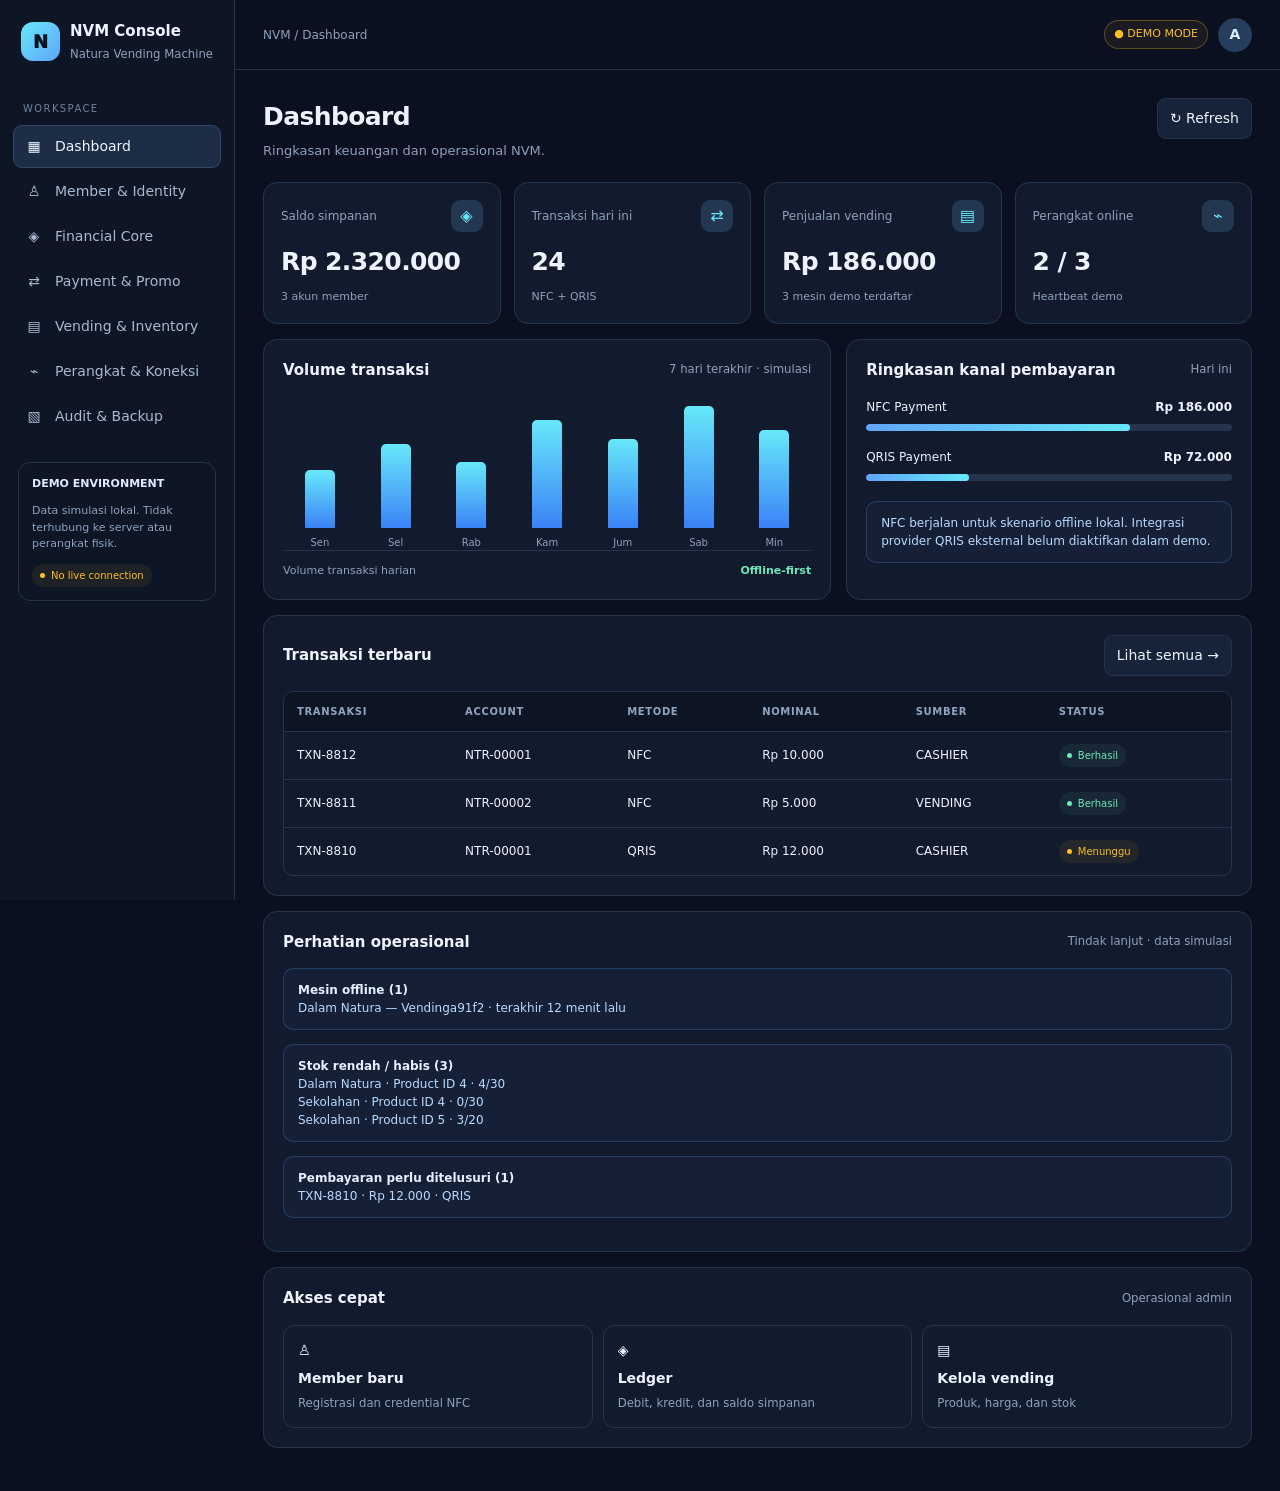
==== demo/index.html @ 0e6a7fd4 "Add downloadable Excel reports for vending cashier and members" ====
<!doctype html>
<html lang="id">
<head>
<meta charset="utf-8"><meta name="viewport" content="width=device-width,initial-scale=1">
<meta name="theme-color" content="#101827">
<title>NVM — Natura Vending Machine | WebUI Demo</title>
<style>
:root{color-scheme:dark;--bg:#0b1020;--panel:#121b2d;--panel2:#0f1728;--line:#26344b;--text:#edf3fc;--muted:#8fa1ba;--blue:#60a5fa;--cyan:#67e8f9;--green:#6ee7b7;--amber:#fbbf24;--red:#fda4af}
*{box-sizing:border-box}body{margin:0;background:var(--bg);color:var(--text);font:14px/1.5 Inter,system-ui,-apple-system,sans-serif}button,input,select{font:inherit}button{cursor:pointer;border:1px solid var(--line);border-radius:9px;padding:9px 12px;background:#172338;color:var(--text)}button:hover{border-color:var(--blue)}button.primary{background:var(--blue);color:#071322;border-color:var(--blue);font-weight:750}.layout{min-height:100vh;display:grid;grid-template-columns:235px minmax(0,1fr)}aside{background:#0e1626;border-right:1px solid var(--line);padding:20px 13px;position:sticky;top:0;height:100vh;overflow:auto}.brand{display:flex;align-items:center;gap:10px;padding:0 8px 22px}.logo{width:39px;height:39px;display:grid;place-items:center;background:linear-gradient(135deg,#67e8f9,#60a5fa);color:#081322;border-radius:12px;font-weight:950;font-size:18px}.brand strong{display:block;font-size:15px}.brand small,.muted{color:var(--muted)}.navlabel{font-size:10px;color:#71839d;text-transform:uppercase;letter-spacing:1.4px;padding:15px 10px 7px}.navbtn{width:100%;display:flex;gap:11px;align-items:center;text-align:left;background:transparent;border-color:transparent;color:#a9b9cf;margin:2px 0;padding:10px}.navbtn.active{background:#1d2d46;color:#eaf6ff;border-color:#304767}.navbtn span:first-child{width:20px;text-align:center}.sidefoot{margin:24px 5px 0;padding:13px;border:1px solid var(--line);border-radius:12px;font-size:11px;color:var(--muted)}main{min-width:0}.topbar{height:70px;border-bottom:1px solid var(--line);display:flex;align-items:center;justify-content:space-between;padding:0 28px;gap:12px;background:#0b1020eF;position:sticky;top:0;z-index:5}.crumb{font-size:12px;color:var(--muted)}.topright{display:flex;align-items:center;gap:10px}.demo{font-size:11px;padding:5px 9px;border-radius:20px;color:var(--amber);border:1px solid #fbbf244d;background:#fbbf2410}.avatar{width:34px;height:34px;border-radius:50%;display:grid;place-items:center;background:#263d5d;color:#d9edff;font-weight:800}.content{max-width:1500px;margin:auto;padding:28px}.page{display:none}.page.active{display:block}.heading{display:flex;justify-content:space-between;align-items:flex-start;gap:15px;margin-bottom:22px}.heading h1{font-size:25px;letter-spacing:-.6px;margin:0 0 5px}.heading p{color:var(--muted);margin:0;font-size:13px}.grid{display:grid;grid-template-columns:repeat(4,minmax(0,1fr));gap:13px}.panel,.metric{background:var(--panel);border:1px solid var(--line);border-radius:14px}.metric{padding:17px}.metric-top{display:flex;justify-content:space-between;align-items:center;color:var(--muted);font-size:12px}.metric-icon{width:32px;height:32px;display:grid;place-items:center;background:#243751;border-radius:9px;color:var(--cyan);font-size:16px}.metric strong{display:block;font-size:25px;margin:11px 0 4px;letter-spacing:-.6px}.delta{font-size:11px;color:var(--green)}.panel{padding:19px;margin-bottom:15px;min-width:0}.panelhead{display:flex;justify-content:space-between;align-items:center;gap:10px;margin-bottom:15px}.panel h2{font-size:15px;margin:0}.panelhead small{color:var(--muted)}.twocol{display:grid;grid-template-columns:minmax(0,1.4fr) minmax(280px,1fr);gap:15px}.tablewrap{overflow:auto;border:1px solid var(--line);border-radius:10px}table{border-collapse:collapse;width:100%;font-size:12px;white-space:nowrap}th,td{text-align:left;padding:12px 13px;border-bottom:1px solid #26344b}th{font-size:10px;text-transform:uppercase;letter-spacing:.65px;color:#91a4bf;background:#0d1524}tbody tr:last-child td{border-bottom:0}tbody tr:hover{background:#ffffff04}.status{display:inline-flex;align-items:center;gap:6px;border-radius:30px;padding:4px 8px;font-size:10px;background:#6ee7b710;color:var(--green)}.status:before{content:'';width:5px;height:5px;border-radius:50%;background:currentColor}.status.warn{background:#fbbf2412;color:var(--amber)}.status.blue{background:#60a5fa12;color:var(--blue)}.status.red{background:#fda4af12;color:var(--red)}.barrow{margin:17px 0}.barlabel{display:flex;justify-content:space-between;font-size:12px;margin-bottom:8px}.track{height:7px;background:#26344b;border-radius:10px;overflow:hidden}.fill{height:100%;border-radius:10px;background:linear-gradient(90deg,#60a5fa,#67e8f9)}.formgrid{display:grid;grid-template-columns:repeat(2,minmax(0,1fr));gap:12px}.field label{display:block;font-size:11px;color:#a5b5ca;margin-bottom:6px}.field input,.field select,.search{width:100%;border:1px solid var(--line);border-radius:9px;padding:10px 11px;background:#0b1322;color:var(--text);outline:none}.field input:focus,.field select:focus{border-color:var(--blue)}.actions{display:flex;gap:9px;flex-wrap:wrap;margin-top:15px}.notice{padding:12px 14px;border:1px solid #60a5fa38;border-radius:10px;background:#60a5fa0b;color:#b9d9ff;font-size:12px;margin-bottom:14px}.notice strong{color:#e4f1ff}.result{margin-top:13px;padding:12px;border:1px solid var(--line);border-radius:9px;background:#0b1322;color:var(--cyan);font:12px/1.6 ui-monospace,monospace;white-space:pre-wrap;overflow-wrap:anywhere;display:none}.result.show{display:block}.filterrow{display:flex;gap:9px;flex-wrap:wrap;margin-bottom:13px}.filterrow input{max-width:260px}.chart{display:flex;align-items:flex-end;gap:12px;height:155px;padding:10px 5px 0;border-bottom:1px solid var(--line)}.barcol{height:100%;flex:1;display:flex;flex-direction:column;justify-content:flex-end;align-items:center;gap:7px;min-width:0}.bar{width:min(30px,75%);border-radius:5px 5px 0 0;background:linear-gradient(180deg,#67e8f9,#3b82f6);min-height:5px}.barcol small{font-size:10px;color:var(--muted)}.quickgrid{display:grid;grid-template-columns:repeat(3,minmax(0,1fr));gap:10px}.quick{padding:14px;text-align:left;background:#101b2d;border:1px solid var(--line);border-radius:11px}.quick b{display:block;margin:7px 0 3px}.quick small{color:var(--muted)}.empty{color:var(--muted);padding:22px;text-align:center;font-size:12px}.mobilemenu{display:none}
@media(max-width:1000px){.layout{grid-template-columns:190px minmax(0,1fr)}.content{padding:20px}.grid{grid-template-columns:repeat(2,minmax(0,1fr))}.twocol{grid-template-columns:1fr}}
@media(max-width:650px){.layout{display:block}aside{height:auto;position:relative;padding:10px;border-right:0;border-bottom:1px solid var(--line)}.brand{padding:3px 5px 10px}.navlabel,.sidefoot{display:none}.navlist{display:flex;overflow:auto;gap:5px}.navbtn{width:auto;white-space:nowrap;padding:8px 10px;margin:0;font-size:12px}.topbar{height:57px;padding:0 14px}.content{padding:16px 12px}.heading h1{font-size:22px}.heading{margin-bottom:16px}.grid{gap:8px}.metric{padding:12px}.metric strong{font-size:20px}.metric-top{font-size:10px}.metric-icon{width:27px;height:27px}.panel{padding:13px}.formgrid{grid-template-columns:1fr}.quickgrid{grid-template-columns:1fr}.demo{font-size:10px}.topright{gap:7px}}
</style>
</head>
<body>
<div class="layout">
<aside>
<div class="brand"><div class="logo">N</div><div><strong>NVM Console</strong><small>Natura Vending Machine</small></div></div>
<div class="navlabel">Workspace</div><div class="navlist">
<button class="navbtn active" data-page="dashboard"><span>▦</span>Dashboard</button>
<button class="navbtn" data-page="members"><span>♙</span>Member & Identity</button>
<button class="navbtn" data-page="finance"><span>◈</span>Financial Core</button>
<button class="navbtn" data-page="payments"><span>⇄</span>Payment & Promo</button>
<button class="navbtn" data-page="vending"><span>▤</span>Vending & Inventory</button>
<button class="navbtn" data-page="devices"><span>⌁</span>Perangkat & Koneksi</button>
<button class="navbtn" data-page="audit"><span>▧</span>Audit & Backup</button>
</div>
<div class="sidefoot"><b style="color:#dceaff">DEMO ENVIRONMENT</b><p>Data simulasi lokal. Tidak terhubung ke server atau perangkat fisik.</p><span class="status warn">No live connection</span></div>
</aside>
<main>
<header class="topbar"><div><div class="crumb">NVM / <span id="crumb">Dashboard</span></div></div><div class="topright"><span class="demo">● DEMO MODE</span><div class="avatar">A</div></div></header>
<div class="content">
<section class="page active" id="dashboard">
<div class="heading"><div><h1>Dashboard</h1><p>Ringkasan keuangan dan operasional NVM.</p></div><button onclick="toast('Ringkasan demo diperbarui.')">↻ Refresh</button></div>
<div class="grid" id="metrics"></div>
<div class="twocol" style="margin-top:15px">
<div class="panel"><div class="panelhead"><h2>Volume transaksi</h2><small>7 hari terakhir · simulasi</small></div><div class="chart" id="chart"></div><div style="display:flex;justify-content:space-between;margin-top:12px;color:var(--muted);font-size:11px"><span>Volume transaksi harian</span><b style="color:var(--green)">Offline-first</b></div></div>
<div class="panel"><div class="panelhead"><h2>Ringkasan kanal pembayaran</h2><small>Hari ini</small></div><div class="barrow"><div class="barlabel"><span>NFC Payment</span><b>Rp 186.000</b></div><div class="track"><div class="fill" style="width:72%"></div></div></div><div class="barrow"><div class="barlabel"><span>QRIS Payment</span><b>Rp 72.000</b></div><div class="track"><div class="fill" style="width:28%"></div></div></div><div class="notice" style="margin-top:20px;margin-bottom:0">NFC berjalan untuk skenario offline lokal. Integrasi provider QRIS eksternal belum diaktifkan dalam demo.</div></div>
</div>
<div class="panel"><div class="panelhead"><h2>Transaksi terbaru</h2><button onclick="navigate('payments')">Lihat semua →</button></div><div class="tablewrap" id="recent"></div></div>
<div class="panel"><div class="panelhead"><h2>Perhatian operasional</h2><small>Tindak lanjut · data simulasi</small></div><div id="opsalerts"></div></div><div class="panel"><div class="panelhead"><h2>Akses cepat</h2><small>Operasional admin</small></div><div class="quickgrid"><button class="quick" onclick="navigate('members')">♙<b>Member baru</b><small>Registrasi dan credential NFC</small></button><button class="quick" onclick="navigate('finance')">◈<b>Ledger</b><small>Debit, kredit, dan saldo simpanan</small></button><button class="quick" onclick="navigate('vending')">▤<b>Kelola vending</b><small>Produk, harga, dan stok</small></button></div></div>
</section>
<section class="page" id="members">
<div class="heading"><div><h1>Member & Identity</h1><p>Member Registry, credential NFC, authorization, dan access event.</p></div><span class="status">Registry demo</span></div>
<div class="notice"><strong>Alur registrasi:</strong> verifikasi identitas → buat member → pilih cashier → scan kartu NFC → validasi PIN 4 digit. UID dan PIN kartu tidak dapat diedit manual pada alur operasional.</div>
<div class="panel"><div class="panelhead"><h2>Member Registry</h2><button class="primary" onclick="document.getElementById('memberform').scrollIntoView({behavior:'smooth'})">+ Tambah member</button></div><div class="filterrow"><input class="search" id="membersearch" placeholder="Cari Member ID, nama, NIK, atau nomor HP…" oninput="renderMembers()"></div><div class="tablewrap" id="membertable"></div></div>
<div class="panel" id="memberform"><div class="panelhead"><h2>Simulasi pendaftaran member</h2><small>Data tersimpan di memori halaman</small></div><form id="newmember"><div class="formgrid"><div class="field"><label>Member ID (otomatis)</label><input id="newmemberid" readonly value="NTR-00004"><small class="muted">Nomor berikutnya sesuai urutan pendaftaran demo.</small></div><div class="field"><label>Nama lengkap</label><input name="name" required placeholder="Nama member"></div><div class="field"><label>Nomor NIK</label><input name="nik" required inputmode="numeric" minlength="16" maxlength="16" placeholder="16 digit NIK"></div><div class="field"><label>Nomor HP</label><input name="phone" type="tel" required inputmode="tel" minlength="8" maxlength="20" placeholder="Contoh: 081234567890"></div><div class="field" style="grid-column:1/-1"><label>Kasir untuk registrasi NFC</label><div style="display:flex;gap:8px;align-items:center"><select name="cashier" id="enrollcashier" style="flex:1"><option value="cashier-01">Cashier 1</option><option value="cashier-02">Cashier 2</option></select><button type="button" class="primary" onclick="startNfcEnrollment()">⌁ Scan kartu</button></div></div></div><div class="notice" style="margin-top:12px;margin-bottom:0">Member ID dibuat otomatis dengan format NTR-00001. UID kartu dan PIN tidak diinput manual.</div><div class="actions"><button class="primary" type="submit">Buat member demo</button></div></form><div class="result" id="memberresult"></div></div>
</section>
<section class="page" id="finance">
<div class="heading"><div><h1>Financial Core</h1><p>Saldo simpanan, double-entry ledger, dan pinjaman.</p></div></div>
<div class="grid" id="finmetrics"></div>
<div class="panel"><div class="panelhead"><h2>Saldo Simpanan Member</h2><small>Saldo ilustratif</small></div><div class="tablewrap" id="accounttable"></div></div>
<div class="twocol"><div class="panel"><div class="panelhead"><h2>Posting ledger demo</h2></div><div class="notice">Untuk menambah saldo anggota, gunakan tombol (+) pada tabel Saldo Simpanan Member. Jurnal manual di bawah hanya untuk simulasi.</div><form id="ledgerform"><div class="formgrid"><div class="field"><label>Member ID</label><select id="ledgeraccount"><option>NTR-00001</option><option>NTR-00002</option><option>NTR-00003</option></select></div><div class="field"><label>Jenis jurnal</label><select id="ledgerdirection"><option value="credit">Kredit — tambah saldo</option><option value="debit">Debit — kurangi saldo</option></select></div><div class="field"><label>Nominal (IDR)</label><input id="ledgeramount" type="number" min="1" value="50000" required></div><div class="field"><label>Referensi</label><input id="ledgerref" value="DEMO-LEDGER-001" required></div></div><div class="actions"><button class="primary">Validasi transaksi</button></div></form><div class="result" id="ledgerresult"></div></div>
<div class="panel"><div class="panelhead"><h2>Loan Core</h2><small>Pinjaman & angsuran</small></div><div class="tablewrap" id="loantable"></div><p class="muted" style="font-size:11px">Pencairan dan pembayaran angsuran mengikuti validasi financial core pada server.</p></div></div>
<div class="panel"><div class="panelhead"><h2>Ledger entries</h2><small>Riwayat demo</small></div><div class="tablewrap" id="ledgertable"></div></div>
</section>
<section class="page" id="payments">
<div class="heading"><div><h1>Payment & Promotion</h1><p>NFC Payment dan QRIS Payment dengan pengaturan promo independen.</p></div></div>
<div class="grid"><div class="metric"><div class="metric-top">NFC Payment <span class="metric-icon">⌁</span></div><strong>Aktif · Demo</strong><span class="delta">Offline-ready flow</span></div><div class="metric"><div class="metric-top">QRIS Payment <span class="metric-icon">▦</span></div><strong>Configurable</strong><span class="muted">Provider eksternal belum aktif</span></div><div class="metric"><div class="metric-top">Promo NFC <span class="metric-icon">%</span></div><strong id="nfcpromo">10%</strong><span class="muted">Dapat diubah terpisah</span></div><div class="metric"><div class="metric-top">Promo QRIS <span class="metric-icon">%</span></div><strong id="qrpromo">5%</strong><span class="muted">Dapat diubah terpisah</span></div></div>
<div class="twocol" style="margin-top:15px"><div class="panel"><div class="panelhead"><h2>Simulasi otorisasi pembayaran</h2></div><div class="notice">Demo tidak mendebit saldo sebenarnya. Promo bersifat opsional; rentang yang diizinkan 0,1%–100%.</div><form id="paymentform"><div class="formgrid"><div class="field"><label>Credential ID</label><input id="paycredential" value="CRED-DEMO-001" required></div><div class="field"><label>Member ID</label><select id="payaccount"><option>NTR-00001</option><option>NTR-00002</option></select></div><div class="field"><label>Metode pembayaran</label><select id="paymethod"><option>NFC</option><option>QRIS</option></select></div><div class="field"><label>Nominal (IDR)</label><input id="payvalue" type="number" min="1" value="10000" required></div><div class="field"><label>Promo</label><select id="paypromo"><option value="yes">Gunakan promo kanal</option><option value="no">Tanpa promo</option></select></div><div class="field"><label>Idempotency key</label><input id="paykey" value="DEMO-PAY-001" required></div></div><div class="actions"><button class="primary">Preview otorisasi</button></div></form><div class="result" id="paymentresult"></div></div>
<div class="panel"><div class="panelhead"><h2>Pengaturan promo</h2></div><form id="promoform"><div class="formgrid"><div class="field"><label>Metode pembayaran</label><select id="promomethod"><option>NFC</option><option>QRIS</option></select></div><div class="field"><label>Status promo</label><select id="promoenabled"><option value="yes">Aktif</option><option value="no">Nonaktif</option></select></div><div class="field"><label>Diskon (%)</label><input id="promovalue" type="number" min="0.1" max="100" step="0.1" value="10" required></div><div class="field"><label>Scope</label><select id="promoscope"><option>Global</option><option>Local / mesin</option></select></div></div><div class="actions"><button class="primary">Simpan pengaturan demo</button></div></form><div class="result" id="promoresult"></div></div></div>
<div class="panel"><div class="panelhead"><h2>Payment Transactions</h2><small>Riwayat pembayaran · simulasi</small></div><div class="filterrow"><input class="search" id="paymentsearch" placeholder="Cari ID, account, referensi…" oninput="renderPayments()"><select class="search" id="paymentmethodfilter" onchange="renderPayments()"><option value="ALL">Semua kanal</option><option>NFC</option><option>QRIS</option></select><select class="search" id="paymentstatusfilter" onchange="renderPayments()"><option value="ALL">Semua status</option><option>Berhasil</option><option>Menunggu</option><option>Gagal</option><option>Refund</option></select></div><div class="subtle">Status final harus dibedakan dari permintaan yang baru diterima. Demo tidak memproses pembayaran sungguhan.</div><div class="tablewrap" id="paymenttable"></div></div><div class="panel"><div class="panelhead"><h2>Rekonsiliasi operasional</h2><small>Simulasi pemeriksaan transaksi</small></div><div class="notice">Periksa transaksi berhasil, tertunda, gagal, dan refund sebelum penutupan harian. Demo tidak terhubung ke provider atau ledger produksi.</div><div class="grid" id="reconmetrics"></div><div class="actions"><button onclick="runReconciliation()">Jalankan pemeriksaan demo</button></div><div class="result" id="reconresult"></div></div>
</section>
<section class="page" id="vending">
<div class="heading"><div><h1>Vending & Inventory</h1><p>Katalog lima Product ID tetap per mesin, stok, harga, dan hasil dispensing.</p></div><span class="status">Offline-first design</span></div>
<div class="panel"><div class="panelhead"><h2>Pilih vending machine</h2><small>Daftar perangkat terdaftar/terdeteksi · data simulasi</small></div>
<div class="formgrid"><div class="field"><label>Mesin vending</label><select id="productmachine" onchange="selectVendingMachine()"></select></div><div class="field"><label>Identitas perangkat</label><div id="selectedmachineinfo" class="notice" style="margin:0">Memuat perangkat demo…</div></div></div>
<p class="muted" style="font-size:11px;margin:12px 0 0">Demo: daftar ini berasal dari data simulasi. Pada implementasi nyata, pilihan diisi dari Device Registry/heartbeat server; mesin offline tetap ditampilkan.</p></div>
<div class="grid" id="vendmetrics"></div>
<div class="panel"><div class="panelhead"><h2>Vending machines terdaftar</h2><small>Nama perangkat · MAC · lokasi · status</small></div><div class="tablewrap" id="machinetable"></div></div>
<div class="panel"><div class="panelhead"><h2>Product catalog & inventory</h2><small id="productscope">Lima Product ID untuk mesin terpilih</small></div><div class="tablewrap" id="producttable"></div></div>
<div class="panel" id="productform"><div class="panelhead"><h2>Edit produk demo</h2><small>Hanya nama, harga, stok, dan kapasitas</small></div><form id="newproduct"><div class="formgrid"><div class="field"><label>Mesin terpilih</label><input id="productmachine_label" readonly></div><div class="field"><label>Product ID</label><select id="productid" onchange="loadProductEditor()"><option value="1">Product ID 1</option><option value="2">Product ID 2</option><option value="3">Product ID 3</option><option value="4">Product ID 4</option><option value="5">Product ID 5</option></select></div><div class="field"><label>Nama produk</label><input id="productname" required></div><div class="field"><label>Harga (IDR)</label><input id="productprice" type="number" min="1" required></div><div class="field"><label>Stok saat ini</label><input id="productstock" type="number" min="0" required></div><div class="field"><label>Kapasitas</label><input id="productcapacity" type="number" min="1" required></div></div><div class="actions"><button class="primary">Simpan perubahan</button></div></form><div class="result" id="productresult"></div></div>
<div class="panel"><div class="panelhead"><h2>Dispensing events</h2></div><div class="tablewrap" id="dispensetable"></div><div class="notice" style="margin-top:12px;margin-bottom:0">Alur transaksi: begin → authorize → dispense. Kegagalan dispensing wajib ditangani dengan status failed dan refund sesuai hasil transaksi finansial.</div></div>
</section>
<section class="page" id="devices">
<div class="heading"><div><h1>Device Registry</h1><p>Heartbeat, identitas node, konektivitas, dan status perangkat.</p></div><button onclick="toast('Status yang ditampilkan adalah data demo.')">↻ Refresh</button></div>
<div class="grid" id="devmetrics"></div>
<div class="panel"><div class="panelhead"><h2>Registered devices</h2><small>Data ilustratif</small></div><div class="tablewrap" id="devicetable"></div></div>
<div class="twocol"><div class="panel"><div class="panelhead"><h2>Peran perangkat</h2></div><div class="barrow"><div class="barlabel"><span>Terminal kasir</span><span class="status">Terdaftar</span></div><div class="muted">Pembacaan kartu NFC, input PIN, permintaan transaksi, dan heartbeat.</div></div><div class="barrow"><div class="barlabel"><span>Pengendali vending</span><span class="status">Terdaftar</span></div><div class="muted">Katalog produk, stok, status dispensing, dan pelaporan hasil.</div></div><div class="barrow"><div class="barlabel"><span>Reader NFC</span><b>RC522</b></div><div class="muted">Detail implementasi perangkat keras tidak ditampilkan pada informasi operasional.</div></div></div><div class="panel"><div class="panelhead"><h2>Kebijakan konektivitas</h2></div><div class="notice">Transaksi lokal dan antrean operasional dirancang untuk skenario offline-first.</div><div class="barrow"><div class="barlabel"><span>API lokal</span><span class="status">Simulasi</span></div><div class="barlabel"><span>Akses jarak jauh</span><span class="status warn">Belum diaktifkan</span></div><p class="muted">Status koneksi pada demo adalah data simulasi, bukan heartbeat sungguhan.</p></div></div></div>
</section>
<section class="page" id="audit">
<div class="heading"><div><h1>Audit & Backup</h1><p>Jejak audit, laporan transaksi, dan pemulihan native NVM.</p></div></div>
<div class="notice"><strong>Recovery policy:</strong> backup .nvm.zip adalah arsip pemulihan. Laporan Excel berikut digunakan untuk pemeriksaan operasional; file demo berisi data contoh browser, bukan transaksi produksi.</div><div class="panel"><div class="panelhead"><h2>Ekspor laporan siap diperiksa</h2><small>Excel · nama file otomatis berisi waktu ekspor dan periode</small></div><div class="formgrid"><div class="field"><label>Jenis laporan</label><select id="reporttype"><option value="vending">Penjualan Vending</option><option value="cashier">Transaksi Kasir</option><option value="member">Data Member</option></select></div><div class="field"><label>Rentang laporan</label><select id="reportperiod"><option value="1d">Harian (1d)</option><option value="1w">Mingguan (1w)</option><option value="1m">Bulanan (1m)</option><option value="1y">Tahunan (1y)</option></select></div></div><div class="notice" style="margin-top:12px">Contoh nama: <strong id="reportfilename">vend-HHMMDDMMYY-1d.xlsx</strong><br>Format waktu: jam-menit-tanggal-bulan-tahun.</div><div class="actions"><button type="button" class="primary" onclick="exportOperationalReport()">Ekspor laporan Excel</button></div><div class="result" id="reportresult"></div></div>
<div class="panel"><div class="panelhead"><h2>Audit events</h2><small>Data simulasi</small></div><div class="filterrow"><select id="auditfilter" class="search"><option value="ALL">Semua sumber</option><option>CASHIER</option><option>VENDING</option><option>IDENTITY</option><option>DEVICE</option></select><select id="auditperiod" class="search"><option>Hari ini</option><option>7 hari</option><option>Bulan ini</option></select><button onclick="renderAudit()">Terapkan filter</button><button onclick="toast('Ekspor XLSX memerlukan backend server aktif.')">Export XLSX</button></div><div class="tablewrap" id="audittable"></div></div>
<div class="panel"><div class="panelhead"><h2>Hak akses operasional</h2><small>Contoh role-based access</small></div><div class="notice">Matriks ini contoh kebijakan. Demo belum memiliki login atau enforcement izin yang nyata.</div><div class="tablewrap"><table><thead><tr><th>Peran</th><th>Transaksi</th><th>Top-up</th><th>Konfigurasi</th><th>Audit & backup</th></tr></thead><tbody><tr><td>Admin</td><td>Telusuri</td><td>Dengan konfirmasi</td><td>Kelola</td><td>Kelola</td></tr><tr><td>Teller</td><td>Proses sesuai otorisasi</td><td>Sesuai limit</td><td>Tidak diizinkan</td><td>Baca terbatas</td></tr><tr><td>Auditor</td><td>Baca saja</td><td>Tidak diizinkan</td><td>Tidak diizinkan</td><td>Baca / ekspor</td></tr></tbody></table></div><p class="muted" style="font-size:11px">Produksi wajib menerapkan izin di server, bukan sekadar menyembunyikan tombol browser.</p></div><div class="panel"><div class="panelhead"><h2>Backup & restore</h2><small>Simulasi UI</small></div><div class="quickgrid"><button class="quick" onclick="backupAction('create')">＋<b>Buat backup</b><small>Simulasikan arsip native .nvm.zip</small></button><button class="quick" onclick="backupAction('validate')">✓<b>Validasi arsip</b><small>Periksa manifest dan checksum (demo)</small></button><button class="quick" onclick="backupAction('restore')">↺<b>Restore backup</b><small>Tidak mengubah data server</small></button></div><div class="result" id="backupresult"></div></div>
</section>
</div>
</main>
</div>
<div id="toast" style="position:fixed;bottom:20px;right:20px;max-width:calc(100vw - 40px);padding:12px 16px;background:#1e314a;border:1px solid #3c587b;border-radius:10px;display:none;z-index:20;color:#e6f4ff;box-shadow:0 10px 30px #0008"></div>
<script>
const $=id=>document.getElementById(id), money=n=>'Rp '+Number(n).toLocaleString('id-ID'), esc=s=>String(s).replace(/[&<>"']/g,c=>({'&':'&amp;','<':'&lt;','>':'&gt;','"':'&quot;',"'":'&#39;'}[c]));
const status=(s,kind='')=>'<span class="status '+kind+'">'+esc(s)+'</span>';
const table=(heads,rows)=>'<table><thead><tr>'+heads.map(h=>'<th>'+h+'</th>').join('')+'</tr></thead><tbody>'+(rows.length?rows.map(r=>'<tr>'+r.map(v=>'<td>'+v+'</td>').join('')+'</tr>').join(''):'<tr><td colspan="'+heads.length+'" class="empty">Tidak ada data.</td></tr>')+'</tbody></table>';
const state={
 members:[{id:'NTR-00001',name:'Budi Santoso',nik:'3201010101010001',phone:'081234567801',credential:'Terdaftar',status:'Aktif',balance:1250000},{id:'NTR-00002',name:'Siti Aminah',nik:'3201010202020002',phone:'081234567802',credential:'Terdaftar',status:'Aktif',balance:750000},{id:'NTR-00003',name:'Joko Prasetyo',nik:'3201010303030003',phone:'081234567803',credential:'Menunggu scan',status:'Aktif',balance:320000}],
 accounts:[{id:'NTR-00001',member:'NTR-00001',type:'Simpanan',balance:1250000,status:'Aktif'},{id:'NTR-00002',member:'NTR-00002',type:'Simpanan',balance:750000,status:'Aktif'},{id:'NTR-00003',member:'NTR-00003',type:'Simpanan',balance:320000,status:'Aktif'}],
 ledger:[{id:'LED-1052',account:'NTR-00001',direction:'Kredit',amount:50000,ref:'DEP-1052',source:'CASHIER',time:'09:42'},{id:'LED-1051',account:'NTR-00002',direction:'Debit',amount:5000,ref:'PAY-1051',source:'VENDING',time:'09:31'},{id:'LED-1050',account:'NTR-00001',direction:'Debit',amount:10000,ref:'PAY-1050',source:'CASHIER',time:'09:20'}],
 loans:[{id:'LN-0001',member:'NTR-00001',principal:500000,installment:55000,remaining:440000,status:'Berjalan'},{id:'LN-0002',member:'NTR-00002',principal:300000,installment:35000,remaining:210000,status:'Berjalan'}],
 payments:[{id:'TXN-8812',account:'NTR-00001',method:'NFC',amount:10000,source:'CASHIER',status:'Berhasil',time:'09:20'},{id:'TXN-8811',account:'NTR-00002',method:'NFC',amount:5000,source:'VENDING',status:'Berhasil',time:'09:31'},{id:'TXN-8810',account:'NTR-00001',method:'QRIS',amount:12000,source:'CASHIER',status:'Menunggu',time:'09:12'}],
 products:[{id:'1',machine:'Vending48cd1',name:'Teh Botol',price:4000,stock:18,capacity:30},{id:'2',machine:'Vending48cd1',name:'Roti Keju',price:5000,stock:12,capacity:20},{id:'3',machine:'Vending48cd1',name:'Kopi Hitam NVM',price:6000,stock:25,capacity:30},{id:'4',machine:'Vending48cd1',name:'Air Mineral',price:3000,stock:20,capacity:30},{id:'5',machine:'Vending48cd1',name:'Biskuit',price:4500,stock:14,capacity:20},{id:'1',machine:'Vendinga91f2',name:'Teh Botol',price:4000,stock:18,capacity:30},{id:'2',machine:'Vendinga91f2',name:'Roti Keju',price:5000,stock:12,capacity:20},{id:'3',machine:'Vendinga91f2',name:'Kopi Hitam NVM',price:6000,stock:25,capacity:30},{id:'4',machine:'Vendinga91f2',name:'Air Mineral',price:3000,stock:4,capacity:30},{id:'5',machine:'Vendinga91f2',name:'Biskuit',price:4500,stock:14,capacity:20},{id:'1',machine:'Vendingc07e2',name:'Teh Botol',price:4000,stock:9,capacity:30},{id:'2',machine:'Vendingc07e2',name:'Roti Keju',price:5000,stock:6,capacity:20},{id:'3',machine:'Vendingc07e2',name:'Kopi Hitam NVM',price:6000,stock:11,capacity:30},{id:'4',machine:'Vendingc07e2',name:'Air Mineral',price:3000,stock:0,capacity:30},{id:'5',machine:'Vendingc07e2',name:'Biskuit',price:4500,stock:3,capacity:20}],
 machines:[{id:'Vending48cd1',name:'Depan Natura',mac:'24:6F:28:48:CD:01',device:'Vending48cd1',status:'Online',last:'Baru saja',ip:'192.168.1.42'},{id:'Vendinga91f2',name:'Dalam Natura',mac:'24:6F:28:A9:1F:02',device:'Vendinga91f2',status:'Offline',last:'12 menit lalu',ip:'—'},{id:'Vendingc07e2',name:'Sekolahan',mac:'24:6F:28:C0:7E:02',device:'Vendingc07e2',status:'Online',last:'Baru saja',ip:'192.168.1.44'}],
 devices:[{id:'CASHIER-01',type:'cashier-terminal',mac:'24:6F:28:CA:01:01',status:'Online',last:'Baru saja',ip:'192.168.1.41'},{id:'Vending48cd1',type:'vending-controller',mac:'24:6F:28:48:CD:01',status:'Online',last:'Baru saja',ip:'192.168.1.42'},{id:'Vendinga91f2',type:'vending-controller',mac:'24:6F:28:A9:1F:02',status:'Offline',last:'12 menit lalu',ip:'—'},{id:'Vendingc07e2',type:'vending-controller',mac:'24:6F:28:C0:7E:02',status:'Online',last:'Baru saja',ip:'192.168.1.44'}],
 audit:[{id:'AUD-1004',source:'CASHIER',entity:'TXN-8812',event:'payment.authorized',result:'Berhasil',time:'09:20'},{id:'AUD-1003',source:'VENDING',entity:'TXN-8811',event:'dispense.completed',result:'Berhasil',time:'09:31'},{id:'AUD-1002',source:'IDENTITY',entity:'NTR-00001',event:'credential.verified',result:'Berhasil',time:'09:15'},{id:'AUD-1001',source:'DEVICE',entity:'controller-VEND-01',event:'heartbeat.received',result:'Berhasil',time:'09:10'}],
 promo:{NFC:{enabled:true,value:10,scope:'Global'},QRIS:{enabled:true,value:5,scope:'Global'}}
};
function renderMembers(){const q=($('membersearch')?.value||'').trim().toLowerCase();$('membertable').innerHTML=table(['Member ID','Nama','NIK','Nomor HP','Credential NFC','Status'],state.members.filter(m=>(m.id+' '+m.name+' '+(m.nik||'')+' '+(m.phone||'')).toLowerCase().includes(q)).map(m=>[esc(m.id),esc(m.name),esc(m.nik||'—'),esc(m.phone||'—'),m.credential==='Terdaftar'?status('Terdaftar'):status('Menunggu scan','warn'),status(m.status)]))}
function topupMember(memberId){const m=state.members.find(x=>x.id===memberId);if(!m)return;const raw=prompt('Nominal top-up demo (IDR) untuk '+m.id,'50000');if(raw===null)return;const amount=Number(raw);if(!Number.isSafeInteger(amount)||amount<=0){toast('Nominal harus bilangan bulat positif.');return}const ref=prompt('Referensi unik transaksi','TOPUP-DEMO-'+Date.now());if(!ref)return;if(state.ledger.some(x=>x.ref.toLowerCase()===ref.trim().toLowerCase())){toast('Referensi sudah digunakan.');return}const note=prompt('Keterangan / sumber setoran','Setoran manual');if(!note)return;if(!confirm('Konfirmasi top-up demo '+money(amount)+' untuk '+m.id+'?'))return;const a=state.accounts.find(x=>x.member===memberId);if(!a){toast('Akun simpanan tidak ditemukan.');return}a.balance+=amount;m.balance=a.balance;const now=new Date().toLocaleTimeString('id-ID',{hour:'2-digit',minute:'2-digit'});state.ledger.unshift({id:'LED-DEMO-'+(state.ledger.length+1),account:a.id,direction:'Kredit',amount,ref:ref.trim(),note,source:'ADMIN TOP-UP',time:now});state.audit.unshift({id:'AUD-DEMO-'+(state.audit.length+1),source:'FINANCE',entity:memberId,event:'savings.manual_topup',result:'Berhasil',time:now});renderAll();toast('Top-up demo dicatat ke ledger lokal.')}
function renderPayments(target='paymenttable'){const q=($('paymentsearch')?.value||'').toLowerCase(),mf=$('paymentmethodfilter')?.value||'ALL',sf=$('paymentstatusfilter')?.value||'ALL';const rows=state.payments.filter(p=>(p.id+' '+p.account+' '+p.source+' '+(p.ref||'')).toLowerCase().includes(q)&&(mf==='ALL'||p.method===mf)&&(sf==='ALL'||p.status===sf));$(target).innerHTML=table(['Transaction ID','Account','Metode','Nominal','Referensi','Sumber','Waktu','Status'],rows.map(p=>[esc(p.id),esc(p.account),p.method==='NFC'?status('NFC','blue'):status('QRIS'),money(p.amount),esc(p.ref||'—'),esc(p.source),p.time,p.status==='Berhasil'?status(p.status):p.status==='Gagal'?status(p.status,'red'):status(p.status,'warn')]))}
function runReconciliation(){const done=state.payments.filter(p=>p.status==='Berhasil'),pending=state.payments.filter(p=>p.status==='Menunggu'),failed=state.payments.filter(p=>['Gagal','Refund'].includes(p.status));$('reconmetrics').innerHTML=[['Berhasil',done.length,'Transaksi final'],['Menunggu',pending.length,'Perlu ditelusuri'],['Gagal / refund',failed.length,'Periksa hasil akhir']].map(x=>'<div class="metric"><div class="metric-top">'+x[0]+'</div><strong>'+x[1]+'</strong><span class="muted" style="font-size:11px">'+x[2]+'</span></div>').join('');showResult('reconresult',{status:'demo_checked',successful_count:done.length,successful_amount:done.reduce((n,p)=>n+p.amount,0),pending_count:pending.length,failed_or_refund_count:failed.length,warning:'Tidak membandingkan provider, saldo server, atau ledger produksi.'});toast('Pemeriksaan rekonsiliasi demo selesai.')}
function renderLedger(){ $('ledgertable').innerHTML=table(['Ledger ID','Account','Jurnal','Nominal','Referensi','Sumber','Waktu'],state.ledger.map(x=>[esc(x.id),esc(x.account),x.direction==='Kredit'?status(x.direction):status(x.direction,'warn'),money(x.amount),esc(x.ref),esc(x.source),x.time]))}
function selectedMachine(){return state.machines.find(m=>m.id===$('productmachine').value)||state.machines[0]}
function selectVendingMachine(){const m=selectedMachine();if(!m)return;$('productmachine_label').value=m.id;const badge=m.status==='Online'?status('Online'):status('Offline','red');$('selectedmachineinfo').innerHTML='<strong>'+esc(m.name)+'</strong><br><span class="muted">Device: '+esc(m.device)+'<br>MAC: '+esc(m.mac)+'<br>Lokasi: '+esc(m.name)+'</span><div style="margin-top:7px">'+badge+'</div>';$('productscope').textContent='Product ID 1–5 · '+m.name+' · '+m.id;renderProducts();loadProductEditor()}
function renderMachineOptions(){const sel=$('productmachine'),previous=sel.value;sel.innerHTML=state.machines.map(m=>'<option value="'+esc(m.id)+'">'+esc(m.name)+' — '+esc(m.id)+' ('+m.status+')</option>').join('');sel.value=state.machines.some(m=>m.id===previous)?previous:(state.machines[0]?.id||'');selectVendingMachine()}
function renderProducts(){ const selected=$('productmachine').value; $('producttable').innerHTML=table(['Product ID','Nama produk','Harga','Stok','Kapasitas','Kondisi','Aksi'],state.products.filter(p=>p.machine===selected).sort((a,b)=>Number(a.id)-Number(b.id)).map(p=>[esc(p.id),esc(p.name),money(p.price),p.stock<=5?'<b style="color:var(--amber)">'+p.stock+'</b>':p.stock,p.capacity,p.stock===0?status('Habis','red'):p.stock<=5?status('Stok rendah','warn'):status('Tersedia'),'<button onclick="editProduct(\''+p.machine+'\',\''+p.id+'\')">Edit</button>']))}

function reportStamp(d=new Date()){const p=n=>String(n).padStart(2,'0');return p(d.getHours())+p(d.getMinutes())+p(d.getDate())+p(d.getMonth()+1)+String(d.getFullYear()).slice(-2)}
function updateReportFilename(){const t=$('reporttype')?.value||'vending',p=$('reportperiod')?.value||'1d',st=reportStamp();$('reportfilename').textContent=t==='member'?'Memb-'+st+'.xls':(t==='cashier'?'cash-':'vend-')+st+'-'+p+'.xlsx'}
$('reporttype')?.addEventListener('change',updateReportFilename);$('reportperiod')?.addEventListener('change',updateReportFilename);
function xmlEscape(v){return String(v??'').replace(/&/g,'&amp;').replace(/</g,'&lt;').replace(/>/g,'&gt;').replace(/"/g,'&quot;').replace(/'/g,'&apos;')}
function excelCol(n){let out='';while(n){const r=(n-1)%26;out=String.fromCharCode(65+r)+out;n=Math.floor((n-1)/26)}return out}
function crc32(bytes){let c=-1;for(let i=0;i<bytes.length;i++){c^=bytes[i];for(let j=0;j<8;j++)c=(c>>>1)^((c&1)?0xedb88320:0)}return(c^-1)>>>0}
function makeZip(files){const enc=new TextEncoder(),local=[],central=[];let offset=0;for(const file of files){const name=enc.encode(file.name),data=enc.encode(file.data),crc=crc32(data),lh=new Uint8Array(30+name.length+data.length),lv=new DataView(lh.buffer);lv.setUint32(0,0x04034b50,true);lv.setUint16(4,20,true);lv.setUint32(14,crc,true);lv.setUint32(18,data.length,true);lv.setUint32(22,data.length,true);lv.setUint16(26,name.length,true);lh.set(name,30);lh.set(data,30+name.length);local.push(lh);const ch=new Uint8Array(46+name.length),cv=new DataView(ch.buffer);cv.setUint32(0,0x02014b50,true);cv.setUint16(4,20,true);cv.setUint16(6,20,true);cv.setUint32(16,crc,true);cv.setUint32(20,data.length,true);cv.setUint32(24,data.length,true);cv.setUint16(28,name.length,true);cv.setUint32(42,offset,true);ch.set(name,46);central.push(ch);offset+=lh.length}const size=central.reduce((n,x)=>n+x.length,0),end=new Uint8Array(22),ev=new DataView(end.buffer);ev.setUint32(0,0x06054b50,true);ev.setUint16(8,files.length,true);ev.setUint16(10,files.length,true);ev.setUint32(12,size,true);ev.setUint32(16,offset,true);return new Blob([...local,...central,end],{type:'application/vnd.openxmlformats-officedocument.spreadsheetml.sheet'})}
function makeXlsx(rows){const sheetRows=rows.map((row,ri)=>'<row r="'+(ri+1)+'">'+row.map((v,ci)=>{const ref=excelCol(ci+1)+(ri+1);return typeof v==='number'&&Number.isFinite(v)?'<c r="'+ref+'"><v>'+v+'</v></c>':'<c r="'+ref+'" t="inlineStr"><is><t xml:space="preserve">'+xmlEscape(v)+'</t></is></c>'}).join('')+'</row>').join('');const sheet='<?xml version="1.0" encoding="UTF-8" standalone="yes"?><worksheet xmlns="http://schemas.openxmlformats.org/spreadsheetml/2006/main"><sheetData>'+sheetRows+'</sheetData></worksheet>';return makeZip([{name:'[Content_Types].xml',data:'<?xml version="1.0" encoding="UTF-8"?><Types xmlns="http://schemas.openxmlformats.org/package/2006/content-types"><Default Extension="rels" ContentType="application/vnd.openxmlformats-package.relationships+xml"/><Default Extension="xml" ContentType="application/xml"/><Override PartName="/xl/workbook.xml" ContentType="application/vnd.openxmlformats-officedocument.spreadsheetml.sheet.main+xml"/><Override PartName="/xl/worksheets/sheet1.xml" ContentType="application/vnd.openxmlformats-officedocument.spreadsheetml.worksheet+xml"/></Types>'},{name:'_rels/.rels',data:'<?xml version="1.0" encoding="UTF-8"?><Relationships xmlns="http://schemas.openxmlformats.org/package/2006/relationships"><Relationship Id="rId1" Type="http://schemas.openxmlformats.org/officeDocument/2006/relationships/officeDocument" Target="xl/workbook.xml"/></Relationships>'},{name:'xl/workbook.xml',data:'<?xml version="1.0" encoding="UTF-8"?><workbook xmlns="http://schemas.openxmlformats.org/spreadsheetml/2006/main" xmlns:r="http://schemas.openxmlformats.org/officeDocument/2006/relationships"><sheets><sheet name="Laporan NVM" sheetId="1" r:id="rId1"/></sheets></workbook>'},{name:'xl/_rels/workbook.xml.rels',data:'<?xml version="1.0" encoding="UTF-8"?><Relationships xmlns="http://schemas.openxmlformats.org/package/2006/relationships"><Relationship Id="rId1" Type="http://schemas.openxmlformats.org/officeDocument/2006/relationships/worksheet" Target="worksheets/sheet1.xml"/></Relationships>'},{name:'xl/worksheets/sheet1.xml',data:sheet}])}
function makeExcelXml(rows){const body=rows.map(row=>'<Row>'+row.map(v=>'<Cell><Data ss:Type="'+(typeof v==='number'&&Number.isFinite(v)?'Number':'String')+'">'+xmlEscape(v)+'</Data></Cell>').join('')+'</Row>').join('');return '<?xml version="1.0"?><Workbook xmlns="urn:schemas-microsoft-com:office:spreadsheet" xmlns:ss="urn:schemas-microsoft-com:office:spreadsheet"><Worksheet ss:Name="Laporan NVM"><Table>'+body+'</Table></Worksheet></Workbook>'}
function exportOperationalReport(forceType){const t=forceType||$('reporttype').value,p=$('reportperiod').value,st=reportStamp(),member=t==='member',prefix=t==='vending'?'vend-':t==='cashier'?'cash-':'Memb-',filename=member?prefix+st+'.xls':prefix+st+'-'+p+'.xlsx';let rows;if(member){rows=[['Member ID','Nama','NIK','Nomor HP','Credential NFC','Status','Saldo Simpanan (IDR)'],...state.members.map(m=>[m.id,m.name,m.nik||'',m.phone||'',m.credential,m.status,Number(m.balance)||0])]}else if(t==='audit'){rows=[['Audit ID','Sumber','Entitas','Peristiwa','Hasil','Waktu'],...state.audit.map(a=>[a.id,a.source,a.entity,a.event,a.result,a.time])]}else{const src=t==='cashier'?'CASHIER':'VENDING',items=state.payments.filter(p=>p.source===src);rows=[['Transaction ID','Waktu demo','Member ID','Metode','Nominal (IDR)','Referensi','Sumber','Status','Periode'],...items.map(x=>[x.id,x.time,x.account,x.method,Number(x.amount)||0,x.ref||'',x.source,x.status,p]),['CATATAN','Data contoh browser; bukan laporan produksi.','','','','','','','Diekspor '+st]]}const blob=member?new Blob([makeExcelXml(rows)],{type:'application/vnd.ms-excel'}):makeXlsx(rows),url=URL.createObjectURL(blob),a=document.createElement('a');a.href=url;a.download=filename;document.body.appendChild(a);a.click();a.remove();setTimeout(()=>URL.revokeObjectURL(url),1500);if($('reportresult'))showResult('reportresult',{status:'file_created_demo',filename,rows:rows.length-1,period:member?'semua member':p,warning:'Data laporan merupakan simulasi browser, bukan catatan transaksi server.'});toast('File laporan demo dibuat: '+filename)}
function renderAudit(){const f=$('auditfilter').value;$('audittable').innerHTML=table(['Event ID','Sumber','Entitas','Event','Hasil','Waktu'],state.audit.filter(a=>f==='ALL'||a.source===f).map(a=>[esc(a.id),esc(a.source),esc(a.entity),esc(a.event),status(a.result),a.time]))}
updateReportFilename();
function renderAll(){
const offline=state.machines.filter(m=>m.status!=='Online'),low=state.products.filter(p=>p.stock<=5),pending=state.payments.filter(p=>p.status==='Menunggu');const alerts=[];if(offline.length)alerts.push('<div class="notice"><strong>Mesin offline ('+offline.length+')</strong><br>'+offline.map(m=>esc(m.name)+' — '+esc(m.id)+' · terakhir '+esc(m.last||'tidak diketahui')).join('<br>')+'</div>');if(low.length)alerts.push('<div class="notice"><strong>Stok rendah / habis ('+low.length+')</strong><br>'+low.map(p=>{const m=state.machines.find(x=>x.id===p.machine);return esc(m?.name||p.machine)+' · Product ID '+p.id+' · '+p.stock+'/'+p.capacity}).join('<br>')+'</div>');if(pending.length)alerts.push('<div class="notice"><strong>Pembayaran perlu ditelusuri ('+pending.length+')</strong><br>'+pending.map(p=>esc(p.id)+' · '+money(p.amount)+' · '+esc(p.method)).join('<br>')+'</div>');$('opsalerts').innerHTML=alerts.join('')||'<div class="status">Tidak ada perhatian operasional pada data demo.</div>';$('metrics').innerHTML=[['Saldo simpanan','Rp 2.320.000','◈','3 akun member'],['Transaksi hari ini','24','⇄','NFC + QRIS'],['Penjualan vending','Rp 186.000','▤','3 mesin demo terdaftar'],['Perangkat online','2 / 3','⌁','Heartbeat demo']].map(x=>'<div class="metric"><div class="metric-top">'+x[0]+'<span class="metric-icon">'+x[2]+'</span></div><strong>'+x[1]+'</strong><span class="muted" style="font-size:11px">'+x[3]+'</span></div>').join('');
$('chart').innerHTML=[['Sen',40],['Sel',58],['Rab',46],['Kam',75],['Jum',62],['Sab',92],['Min',68]].map(x=>'<div class="barcol"><div class="bar" style="height:'+x[1]+'%"></div><small>'+x[0]+'</small></div>').join('');
$('recent').innerHTML=table(['Transaksi','Account','Metode','Nominal','Sumber','Status'],state.payments.slice(0,3).map(p=>[esc(p.id),esc(p.account),p.method,money(p.amount),p.source,p.status==='Berhasil'?status(p.status):status(p.status,'warn')]));
renderMembers();$('accounttable').innerHTML=table(['Member ID','Nama','Saldo simpanan'],state.accounts.map(a=>{const m=state.members.find(x=>x.id===a.member);return [esc(a.member),esc(m?.name||'—'),money(a.balance)+' <button title="Tambah saldo simpanan" data-member="'+esc(a.member)+'" onclick="topupMember(this.dataset.member)">＋</button>']}));
$('loantable').innerHTML=table(['Loan ID','Member','Pokok','Angsuran','Sisa pinjaman','Status'],state.loans.map(l=>[esc(l.id),esc(l.member),money(l.principal),money(l.installment),money(l.remaining),status(l.status,'blue')]));
renderLedger();renderPayments();$('nfcpromo').textContent=state.promo.NFC.enabled?state.promo.NFC.value+'%':'Nonaktif';$('qrpromo').textContent=state.promo.QRIS.enabled?state.promo.QRIS.value+'%':'Nonaktif';
$('machinetable').innerHTML=table(['Nama lokasi','Device name / Machine ID','MAC address','Last seen','Status'],state.machines.map(m=>[esc(m.name),esc(m.device),esc(m.mac),esc(m.last||'—'),m.status==='Online'?status(m.status):status(m.status,'red')]));
renderMachineOptions();$('dispensetable').innerHTML=table(['Event ID','Mesin','Produk','Hasil','Tindak lanjut'],[['DSP-2031','Vending48cd1','Product ID 3',status('Berhasil'),'—'],['DSP-2030','Vendinga91f2','Product ID 5',status('Gagal','red'),status('Refund','warn')]]);
$('devmetrics').innerHTML=[['Terdaftar','3','Jumlah perangkat'],['Online','2','Heartbeat diterima'],['Offline','1','Perlu diperiksa'],['Reader NFC','RC522','Target perangkat']].map(x=>'<div class="metric"><div class="metric-top">'+x[0]+'</div><strong>'+x[1]+'</strong><span class="muted" style="font-size:11px">'+x[2]+'</span></div>').join('');
$('devicetable').innerHTML=table(['Device name / ID','Device type','MAC address','Status','Last seen','Alamat lokal'],state.devices.map(d=>[esc(d.id),esc(d.type),esc(d.mac||'—'),d.status==='Online'?status(d.status):status(d.status,'red'),esc(d.last),esc(d.ip)]));renderAudit();
}
const names={dashboard:'Dashboard',members:'Member & Identity',finance:'Financial Core',payments:'Payment & Promotion',vending:'Vending & Inventory',devices:'Perangkat & Koneksi',audit:'Audit & Backup'};
function navigate(id){document.querySelectorAll('.page').forEach(p=>p.classList.toggle('active',p.id===id));document.querySelectorAll('.navbtn').forEach(b=>b.classList.toggle('active',b.dataset.page===id));$('crumb').textContent=names[id]||id;window.scrollTo({top:0,behavior:'smooth'})}
document.querySelectorAll('.navbtn').forEach(b=>b.addEventListener('click',()=>navigate(b.dataset.page)));
let toastTimer;function toast(s){const el=$('toast');el.textContent=s;el.style.display='block';clearTimeout(toastTimer);toastTimer=setTimeout(()=>el.style.display='none',2600)}
function showResult(id,obj){$(id).textContent=JSON.stringify(obj,null,2);$(id).classList.add('show')}
let enrollment={cashier:null,phase:'idle',uid:null};function startNfcEnrollment(){enrollment={cashier:$('enrollcashier').value,phase:'waiting_card',uid:null};showResult('memberresult',{status:'demo_command_sent',cashier:enrollment.cashier,cashier_display:'Silakan scan kartu',note:'Simulasi browser; API cashier belum dipanggil.'});$('memberresult').insertAdjacentHTML('beforeend','<div class="actions"><button type="button" onclick="simulateCardRead()">Simulasikan kartu terbaca</button></div>');toast('Cashier menampilkan: Silakan scan kartu')}function simulateCardRead(){if(enrollment.phase!=='waiting_card')return;enrollment.phase='waiting_pin';enrollment.uid='DEMO-NFC-UID';showResult('memberresult',{status:'demo_card_read',cashier:enrollment.cashier,uid:enrollment.uid,cashier_display:'Silakan masukkan PIN transaksi'});$('memberresult').insertAdjacentHTML('beforeend','<div class="actions"><input id="enrollpin" type="password" inputmode="numeric" minlength="4" maxlength="6" placeholder="PIN demo 4–6 digit"><button type="button" onclick="confirmEnrollPin()">Validasi PIN demo</button></div>')}function confirmEnrollPin(){const pin=$('enrollpin')?.value||'';if(!/^\d{4,6}$/.test(pin)){toast('PIN harus 4–6 digit angka.');return}enrollment.phase='verified';showResult('memberresult',{status:'demo_credential_verified',cashier:enrollment.cashier,uid:enrollment.uid,pin:'[dirahasiakan]',note:'Demo saja; server nyata harus menyimpan verifier PIN, bukan PIN mentah.'});toast('PIN demo tervalidasi')} $('newmember').addEventListener('submit',e=>{e.preventDefault();const f=new FormData(e.target),name=f.get('name').trim(),nik=f.get('nik').trim(),phone=f.get('phone').trim();if(!/^\d{16}$/.test(nik)){showResult('memberresult',{status:'rejected',reason:'NIK harus 16 digit angka'});return}if(!/^[+0-9 ()-]{8,20}$/.test(phone)){showResult('memberresult',{status:'rejected',reason:'Nomor HP tidak valid'});return}if(enrollment.phase!=='verified'){showResult('memberresult',{status:'rejected',reason:'Pilih cashier, tekan Scan, baca kartu, lalu validasi PIN terlebih dahulu'});return}if(state.members.some(m=>m.nik===nik)){showResult('memberresult',{status:'rejected',reason:'NIK sudah terdaftar'});return}const maxNo=state.members.reduce((max,m)=>Math.max(max,Number((m.id.match(/NTR-(\d{5})/)||[])[1]||0)),0);const id='NTR-'+String(maxNo+1).padStart(5,'0');state.members.push({id,nik,name,phone,credential:'Terdaftar',status:'Aktif',balance:0,uid:enrollment.uid});state.accounts.push({id,member:id,type:'Simpanan',balance:0,status:'Aktif'});state.audit.unshift({id:'AUD-DEMO-'+(state.audit.length+1),source:'IDENTITY',entity:id,event:'member.created.credential.enrolled',result:'Berhasil',time:new Date().toLocaleTimeString('id-ID',{hour:'2-digit',minute:'2-digit'})});renderAll();showResult('memberresult',{status:'demo_created',member_id:id,name,nik,phone,cashier:enrollment.cashier,credential:'NFC enrolled; PIN validated (demo)',note:'ID otomatis pada demo; produksi harus mengalokasikan ID atomik di server/database.'});e.target.reset();enrollment={cashier:null,phase:'idle',uid:null};toast('Member '+id+' ditambahkan ke demo.')});
$('ledgerform').addEventListener('submit',e=>{e.preventDefault();const account=$('ledgeraccount').value,amount=Number($('ledgeramount').value),direction=$('ledgerdirection').value,ref=$('ledgerref').value;if(!Number.isFinite(amount)||amount<=0){showResult('ledgerresult',{status:'rejected',reason:'Nominal harus lebih besar dari 0'});return}const a=state.accounts.find(x=>x.id===account);if(direction==='debit'&&a.balance<amount){showResult('ledgerresult',{status:'rejected',reason:'Saldo tidak mencukupi',account_id:account});return}a.balance+=direction==='credit'?amount:-amount;const entry={id:'LED-DEMO-'+(state.ledger.length+1),account,direction:direction==='credit'?'Kredit':'Debit',amount,ref,source:'ADMIN DEMO',time:new Date().toLocaleTimeString('id-ID',{hour:'2-digit',minute:'2-digit'})};state.ledger.unshift(entry);renderAll();showResult('ledgerresult',{status:'demo_validated',entry,updated_balance:a.balance,note:'Perubahan hanya di memori browser'});toast('Simulasi jurnal diproses.')});
$('paymentform').addEventListener('submit',e=>{e.preventDefault();const method=$('paymethod').value,amount=Number($('payvalue').value),promo=state.promo[method],discount=$('paypromo').value==='yes'&&promo.enabled?Math.round(amount*promo.value)/100:0;const off=$('paypromo').value==='yes'&&promo.enabled?Math.round(amount*promo.value)/100:0;showResult('paymentresult',{status:'preview_only',method,credential_id:$('paycredential').value,account_id:$('payaccount').value,gross_amount:amount,discount_amount:off,net_amount:amount-off,idempotency_key:$('paykey').value,note:'Tidak ada saldo yang didebit; QRIS bukan koneksi provider nyata.'})});
$('promoform').addEventListener('submit',e=>{e.preventDefault();const method=$('promomethod').value,value=Number($('promovalue').value),enabled=$('promoenabled').value==='yes';if(!Number.isFinite(value)||value<.1||value>100){showResult('promoresult',{status:'rejected',reason:'Diskon harus 0,1%–100%'});return}state.promo[method]={enabled,value,scope:$('promoscope').value};$('nfcpromo').textContent=state.promo.NFC.enabled?state.promo.NFC.value+'%':'Nonaktif';$('qrpromo').textContent=state.promo.QRIS.enabled?state.promo.QRIS.value+'%':'Nonaktif';showResult('promoresult',{status:'demo_saved',method,enabled,discount_percent:value,scope:state.promo[method].scope,note:'Pengaturan hanya tersimpan selama halaman terbuka'});toast('Pengaturan promo demo diperbarui.')});
function loadProductEditor(){const p=state.products.find(x=>x.machine===$('productmachine').value&&x.id===$('productid').value);if(p){$('productname').value=p.name;$('productprice').value=p.price;$('productstock').value=p.stock;$('productcapacity').value=p.capacity}}function editProduct(machine,id){$('productmachine').value=machine;selectVendingMachine();$('productid').value=id;loadProductEditor();$('productform').scrollIntoView({behavior:'smooth'})}$('newproduct').addEventListener('submit',e=>{e.preventDefault();const p=state.products.find(x=>x.machine===$('productmachine').value&&x.id===$('productid').value);if(!p){showResult('productresult',{status:'rejected',reason:'Product ID tidak ditemukan'});return}const name=$('productname').value.trim(),price=Number($('productprice').value),stock=Number($('productstock').value),capacity=Number($('productcapacity').value);if(!name||price<1||stock<0||capacity<1||stock>capacity){showResult('productresult',{status:'rejected',reason:'Data tidak valid atau stok melebihi kapasitas'});return}Object.assign(p,{name,price,stock,capacity});renderProducts();showResult('productresult',{status:'demo_updated',product:p,note:'Perubahan lokal demo saja; tidak dikirim ke server atau mesin.'});toast('Produk diperbarui.')});
function backupAction(action){const msg={create:{status:'simulation',action:'create_backup',archive:'nvm-demo-backup.nvm.zip',manifest:'included (mock)',checksum:'not generated',note:'Tidak ada file backup nyata yang dibuat.'},validate:{status:'simulation',action:'validate_archive',result:'Pilih file backup dan validasi memerlukan backend nyata.'},restore:{status:'simulation',action:'restore_backup',result:'Restore tidak dijalankan untuk menjaga data demo.'}};showResult('backupresult',msg[action])}
renderAll();renderMachineOptions();loadProductEditor();
</script>
</body>
</html>
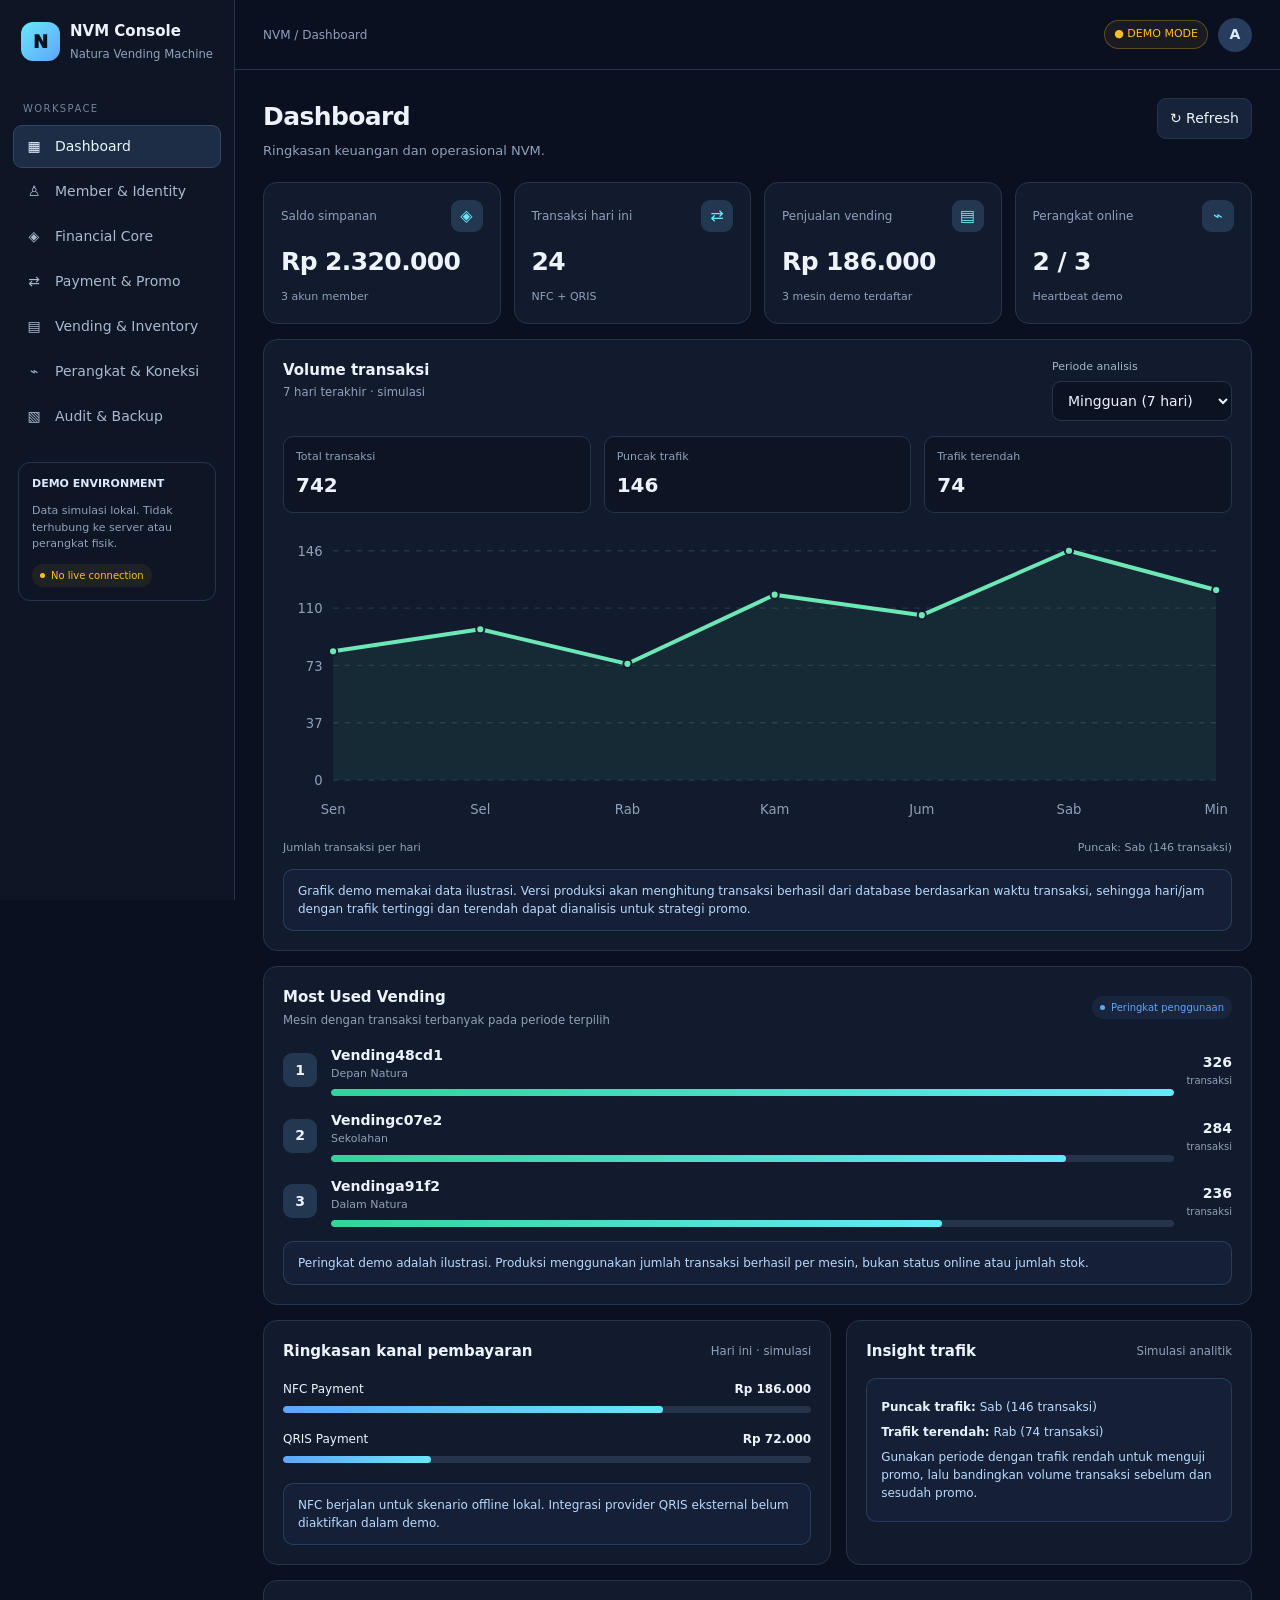
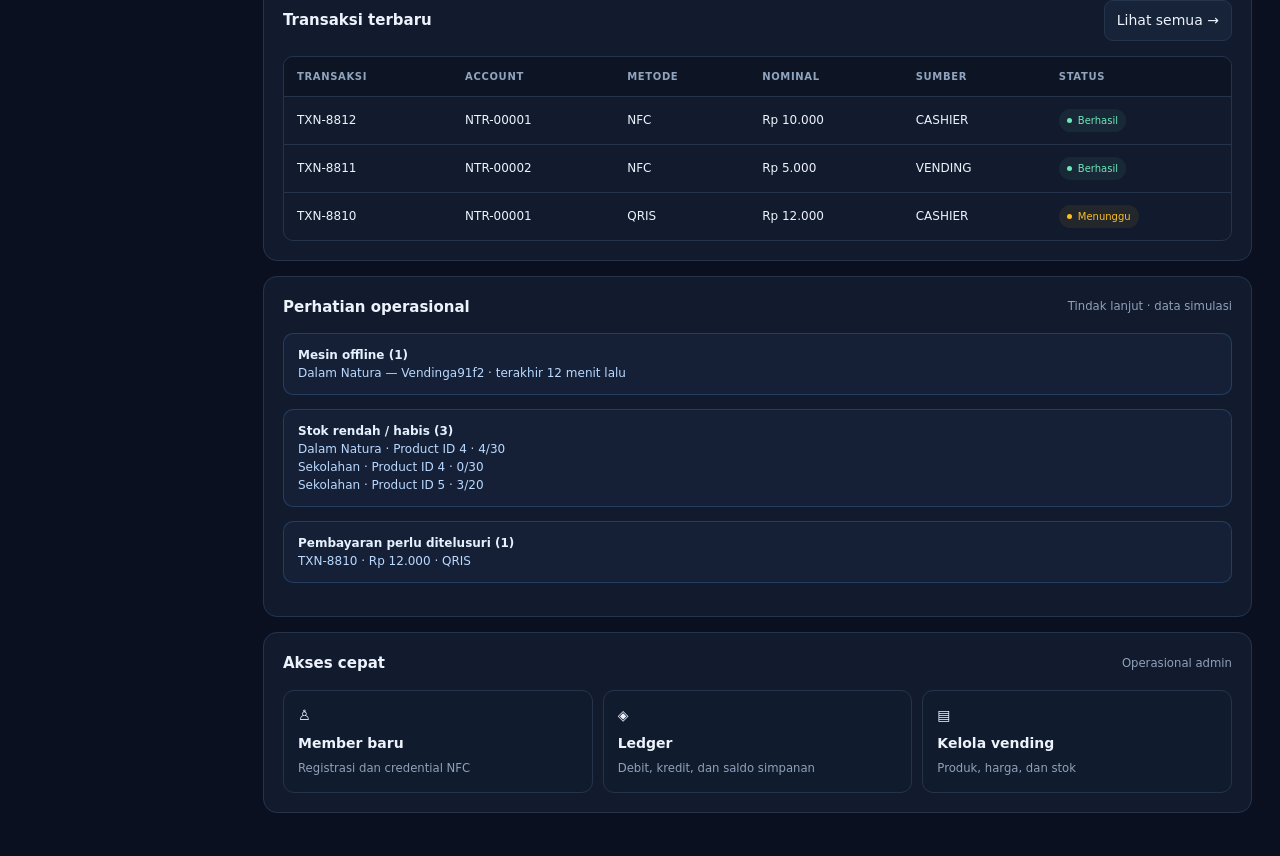
==== commit 40f0d4aa: "Add dashboard transaction analytics and most-used vending" ====
--- a/demo/index.html
+++ b/demo/index.html
@@ -6,7 +6,7 @@
 <title>NVM — Natura Vending Machine | WebUI Demo</title>
 <style>
 :root{color-scheme:dark;--bg:#0b1020;--panel:#121b2d;--panel2:#0f1728;--line:#26344b;--text:#edf3fc;--muted:#8fa1ba;--blue:#60a5fa;--cyan:#67e8f9;--green:#6ee7b7;--amber:#fbbf24;--red:#fda4af}
-*{box-sizing:border-box}body{margin:0;background:var(--bg);color:var(--text);font:14px/1.5 Inter,system-ui,-apple-system,sans-serif}button,input,select{font:inherit}button{cursor:pointer;border:1px solid var(--line);border-radius:9px;padding:9px 12px;background:#172338;color:var(--text)}button:hover{border-color:var(--blue)}button.primary{background:var(--blue);color:#071322;border-color:var(--blue);font-weight:750}.layout{min-height:100vh;display:grid;grid-template-columns:235px minmax(0,1fr)}aside{background:#0e1626;border-right:1px solid var(--line);padding:20px 13px;position:sticky;top:0;height:100vh;overflow:auto}.brand{display:flex;align-items:center;gap:10px;padding:0 8px 22px}.logo{width:39px;height:39px;display:grid;place-items:center;background:linear-gradient(135deg,#67e8f9,#60a5fa);color:#081322;border-radius:12px;font-weight:950;font-size:18px}.brand strong{display:block;font-size:15px}.brand small,.muted{color:var(--muted)}.navlabel{font-size:10px;color:#71839d;text-transform:uppercase;letter-spacing:1.4px;padding:15px 10px 7px}.navbtn{width:100%;display:flex;gap:11px;align-items:center;text-align:left;background:transparent;border-color:transparent;color:#a9b9cf;margin:2px 0;padding:10px}.navbtn.active{background:#1d2d46;color:#eaf6ff;border-color:#304767}.navbtn span:first-child{width:20px;text-align:center}.sidefoot{margin:24px 5px 0;padding:13px;border:1px solid var(--line);border-radius:12px;font-size:11px;color:var(--muted)}main{min-width:0}.topbar{height:70px;border-bottom:1px solid var(--line);display:flex;align-items:center;justify-content:space-between;padding:0 28px;gap:12px;background:#0b1020eF;position:sticky;top:0;z-index:5}.crumb{font-size:12px;color:var(--muted)}.topright{display:flex;align-items:center;gap:10px}.demo{font-size:11px;padding:5px 9px;border-radius:20px;color:var(--amber);border:1px solid #fbbf244d;background:#fbbf2410}.avatar{width:34px;height:34px;border-radius:50%;display:grid;place-items:center;background:#263d5d;color:#d9edff;font-weight:800}.content{max-width:1500px;margin:auto;padding:28px}.page{display:none}.page.active{display:block}.heading{display:flex;justify-content:space-between;align-items:flex-start;gap:15px;margin-bottom:22px}.heading h1{font-size:25px;letter-spacing:-.6px;margin:0 0 5px}.heading p{color:var(--muted);margin:0;font-size:13px}.grid{display:grid;grid-template-columns:repeat(4,minmax(0,1fr));gap:13px}.panel,.metric{background:var(--panel);border:1px solid var(--line);border-radius:14px}.metric{padding:17px}.metric-top{display:flex;justify-content:space-between;align-items:center;color:var(--muted);font-size:12px}.metric-icon{width:32px;height:32px;display:grid;place-items:center;background:#243751;border-radius:9px;color:var(--cyan);font-size:16px}.metric strong{display:block;font-size:25px;margin:11px 0 4px;letter-spacing:-.6px}.delta{font-size:11px;color:var(--green)}.panel{padding:19px;margin-bottom:15px;min-width:0}.panelhead{display:flex;justify-content:space-between;align-items:center;gap:10px;margin-bottom:15px}.panel h2{font-size:15px;margin:0}.panelhead small{color:var(--muted)}.twocol{display:grid;grid-template-columns:minmax(0,1.4fr) minmax(280px,1fr);gap:15px}.tablewrap{overflow:auto;border:1px solid var(--line);border-radius:10px}table{border-collapse:collapse;width:100%;font-size:12px;white-space:nowrap}th,td{text-align:left;padding:12px 13px;border-bottom:1px solid #26344b}th{font-size:10px;text-transform:uppercase;letter-spacing:.65px;color:#91a4bf;background:#0d1524}tbody tr:last-child td{border-bottom:0}tbody tr:hover{background:#ffffff04}.status{display:inline-flex;align-items:center;gap:6px;border-radius:30px;padding:4px 8px;font-size:10px;background:#6ee7b710;color:var(--green)}.status:before{content:'';width:5px;height:5px;border-radius:50%;background:currentColor}.status.warn{background:#fbbf2412;color:var(--amber)}.status.blue{background:#60a5fa12;color:var(--blue)}.status.red{background:#fda4af12;color:var(--red)}.barrow{margin:17px 0}.barlabel{display:flex;justify-content:space-between;font-size:12px;margin-bottom:8px}.track{height:7px;background:#26344b;border-radius:10px;overflow:hidden}.fill{height:100%;border-radius:10px;background:linear-gradient(90deg,#60a5fa,#67e8f9)}.formgrid{display:grid;grid-template-columns:repeat(2,minmax(0,1fr));gap:12px}.field label{display:block;font-size:11px;color:#a5b5ca;margin-bottom:6px}.field input,.field select,.search{width:100%;border:1px solid var(--line);border-radius:9px;padding:10px 11px;background:#0b1322;color:var(--text);outline:none}.field input:focus,.field select:focus{border-color:var(--blue)}.actions{display:flex;gap:9px;flex-wrap:wrap;margin-top:15px}.notice{padding:12px 14px;border:1px solid #60a5fa38;border-radius:10px;background:#60a5fa0b;color:#b9d9ff;font-size:12px;margin-bottom:14px}.notice strong{color:#e4f1ff}.result{margin-top:13px;padding:12px;border:1px solid var(--line);border-radius:9px;background:#0b1322;color:var(--cyan);font:12px/1.6 ui-monospace,monospace;white-space:pre-wrap;overflow-wrap:anywhere;display:none}.result.show{display:block}.filterrow{display:flex;gap:9px;flex-wrap:wrap;margin-bottom:13px}.filterrow input{max-width:260px}.chart{display:flex;align-items:flex-end;gap:12px;height:155px;padding:10px 5px 0;border-bottom:1px solid var(--line)}.barcol{height:100%;flex:1;display:flex;flex-direction:column;justify-content:flex-end;align-items:center;gap:7px;min-width:0}.bar{width:min(30px,75%);border-radius:5px 5px 0 0;background:linear-gradient(180deg,#67e8f9,#3b82f6);min-height:5px}.barcol small{font-size:10px;color:var(--muted)}.quickgrid{display:grid;grid-template-columns:repeat(3,minmax(0,1fr));gap:10px}.quick{padding:14px;text-align:left;background:#101b2d;border:1px solid var(--line);border-radius:11px}.quick b{display:block;margin:7px 0 3px}.quick small{color:var(--muted)}.empty{color:var(--muted);padding:22px;text-align:center;font-size:12px}.mobilemenu{display:none}
+*{box-sizing:border-box}body{margin:0;background:var(--bg);color:var(--text);font:14px/1.5 Inter,system-ui,-apple-system,sans-serif}button,input,select{font:inherit}button{cursor:pointer;border:1px solid var(--line);border-radius:9px;padding:9px 12px;background:#172338;color:var(--text)}button:hover{border-color:var(--blue)}button.primary{background:var(--blue);color:#071322;border-color:var(--blue);font-weight:750}.layout{min-height:100vh;display:grid;grid-template-columns:235px minmax(0,1fr)}aside{background:#0e1626;border-right:1px solid var(--line);padding:20px 13px;position:sticky;top:0;height:100vh;overflow:auto}.brand{display:flex;align-items:center;gap:10px;padding:0 8px 22px}.logo{width:39px;height:39px;display:grid;place-items:center;background:linear-gradient(135deg,#67e8f9,#60a5fa);color:#081322;border-radius:12px;font-weight:950;font-size:18px}.brand strong{display:block;font-size:15px}.brand small,.muted{color:var(--muted)}.navlabel{font-size:10px;color:#71839d;text-transform:uppercase;letter-spacing:1.4px;padding:15px 10px 7px}.navbtn{width:100%;display:flex;gap:11px;align-items:center;text-align:left;background:transparent;border-color:transparent;color:#a9b9cf;margin:2px 0;padding:10px}.navbtn.active{background:#1d2d46;color:#eaf6ff;border-color:#304767}.navbtn span:first-child{width:20px;text-align:center}.sidefoot{margin:24px 5px 0;padding:13px;border:1px solid var(--line);border-radius:12px;font-size:11px;color:var(--muted)}main{min-width:0}.topbar{height:70px;border-bottom:1px solid var(--line);display:flex;align-items:center;justify-content:space-between;padding:0 28px;gap:12px;background:#0b1020eF;position:sticky;top:0;z-index:5}.crumb{font-size:12px;color:var(--muted)}.topright{display:flex;align-items:center;gap:10px}.demo{font-size:11px;padding:5px 9px;border-radius:20px;color:var(--amber);border:1px solid #fbbf244d;background:#fbbf2410}.avatar{width:34px;height:34px;border-radius:50%;display:grid;place-items:center;background:#263d5d;color:#d9edff;font-weight:800}.content{max-width:1500px;margin:auto;padding:28px}.page{display:none}.page.active{display:block}.heading{display:flex;justify-content:space-between;align-items:flex-start;gap:15px;margin-bottom:22px}.heading h1{font-size:25px;letter-spacing:-.6px;margin:0 0 5px}.heading p{color:var(--muted);margin:0;font-size:13px}.grid{display:grid;grid-template-columns:repeat(4,minmax(0,1fr));gap:13px}.panel,.metric{background:var(--panel);border:1px solid var(--line);border-radius:14px}.metric{padding:17px}.metric-top{display:flex;justify-content:space-between;align-items:center;color:var(--muted);font-size:12px}.metric-icon{width:32px;height:32px;display:grid;place-items:center;background:#243751;border-radius:9px;color:var(--cyan);font-size:16px}.metric strong{display:block;font-size:25px;margin:11px 0 4px;letter-spacing:-.6px}.delta{font-size:11px;color:var(--green)}.panel{padding:19px;margin-bottom:15px;min-width:0}.panelhead{display:flex;justify-content:space-between;align-items:center;gap:10px;margin-bottom:15px}.panel h2{font-size:15px;margin:0}.panelhead small{color:var(--muted)}.twocol{display:grid;grid-template-columns:minmax(0,1.4fr) minmax(280px,1fr);gap:15px}.tablewrap{overflow:auto;border:1px solid var(--line);border-radius:10px}table{border-collapse:collapse;width:100%;font-size:12px;white-space:nowrap}th,td{text-align:left;padding:12px 13px;border-bottom:1px solid #26344b}th{font-size:10px;text-transform:uppercase;letter-spacing:.65px;color:#91a4bf;background:#0d1524}tbody tr:last-child td{border-bottom:0}tbody tr:hover{background:#ffffff04}.status{display:inline-flex;align-items:center;gap:6px;border-radius:30px;padding:4px 8px;font-size:10px;background:#6ee7b710;color:var(--green)}.status:before{content:'';width:5px;height:5px;border-radius:50%;background:currentColor}.status.warn{background:#fbbf2412;color:var(--amber)}.status.blue{background:#60a5fa12;color:var(--blue)}.status.red{background:#fda4af12;color:var(--red)}.barrow{margin:17px 0}.barlabel{display:flex;justify-content:space-between;font-size:12px;margin-bottom:8px}.track{height:7px;background:#26344b;border-radius:10px;overflow:hidden}.fill{height:100%;border-radius:10px;background:linear-gradient(90deg,#60a5fa,#67e8f9)}.formgrid{display:grid;grid-template-columns:repeat(2,minmax(0,1fr));gap:12px}.field label{display:block;font-size:11px;color:#a5b5ca;margin-bottom:6px}.field input,.field select,.search{width:100%;border:1px solid var(--line);border-radius:9px;padding:10px 11px;background:#0b1322;color:var(--text);outline:none}.field input:focus,.field select:focus{border-color:var(--blue)}.actions{display:flex;gap:9px;flex-wrap:wrap;margin-top:15px}.notice{padding:12px 14px;border:1px solid #60a5fa38;border-radius:10px;background:#60a5fa0b;color:#b9d9ff;font-size:12px;margin-bottom:14px}.notice strong{color:#e4f1ff}.result{margin-top:13px;padding:12px;border:1px solid var(--line);border-radius:9px;background:#0b1322;color:var(--cyan);font:12px/1.6 ui-monospace,monospace;white-space:pre-wrap;overflow-wrap:anywhere;display:none}.result.show{display:block}.filterrow{display:flex;gap:9px;flex-wrap:wrap;margin-bottom:13px}.filterrow input{max-width:260px}.chart{display:flex;align-items:flex-end;gap:12px;height:155px;padding:10px 5px 0;border-bottom:1px solid var(--line)}.barcol{height:100%;flex:1;display:flex;flex-direction:column;justify-content:flex-end;align-items:center;gap:7px;min-width:0}.bar{width:min(30px,75%);border-radius:5px 5px 0 0;background:linear-gradient(180deg,#67e8f9,#3b82f6);min-height:5px}.barcol small{font-size:10px;color:var(--muted)}.analytics-stat{padding:12px;border:1px solid var(--line);border-radius:10px;background:#0d1524;min-width:0}.analytics-stat span{display:block;color:var(--muted);font-size:11px}.analytics-stat strong{display:block;font-size:20px;margin-top:4px}.analytics-svg{display:block;width:100%;height:auto;min-height:180px}.rankrow{display:grid;grid-template-columns:36px minmax(0,1fr) auto;gap:12px;align-items:center;margin:14px 0}.ranknum{display:grid;place-items:center;width:34px;height:34px;border-radius:9px;background:#243751;font-weight:800}.rankbar{height:7px;background:#26344b;border-radius:9px;overflow:hidden;margin-top:7px}.rankfill{height:100%;background:linear-gradient(90deg,#34d399,#67e8f9);border-radius:9px}.rankcount{text-align:right;font-weight:750}.rankcount small{display:block;color:var(--muted);font-size:10px;font-weight:400}.insight-item{margin:7px 0}.quickgrid{display:grid;grid-template-columns:repeat(3,minmax(0,1fr));gap:10px}.quick{padding:14px;text-align:left;background:#101b2d;border:1px solid var(--line);border-radius:11px}.quick b{display:block;margin:7px 0 3px}.quick small{color:var(--muted)}.empty{color:var(--muted);padding:22px;text-align:center;font-size:12px}.mobilemenu{display:none}
 @media(max-width:1000px){.layout{grid-template-columns:190px minmax(0,1fr)}.content{padding:20px}.grid{grid-template-columns:repeat(2,minmax(0,1fr))}.twocol{grid-template-columns:1fr}}
 @media(max-width:650px){.layout{display:block}aside{height:auto;position:relative;padding:10px;border-right:0;border-bottom:1px solid var(--line)}.brand{padding:3px 5px 10px}.navlabel,.sidefoot{display:none}.navlist{display:flex;overflow:auto;gap:5px}.navbtn{width:auto;white-space:nowrap;padding:8px 10px;margin:0;font-size:12px}.topbar{height:57px;padding:0 14px}.content{padding:16px 12px}.heading h1{font-size:22px}.heading{margin-bottom:16px}.grid{gap:8px}.metric{padding:12px}.metric strong{font-size:20px}.metric-top{font-size:10px}.metric-icon{width:27px;height:27px}.panel{padding:13px}.formgrid{grid-template-columns:1fr}.quickgrid{grid-template-columns:1fr}.demo{font-size:10px}.topright{gap:7px}}
 </style>
@@ -32,10 +32,15 @@
 <section class="page active" id="dashboard">
 <div class="heading"><div><h1>Dashboard</h1><p>Ringkasan keuangan dan operasional NVM.</p></div><button onclick="toast('Ringkasan demo diperbarui.')">↻ Refresh</button></div>
 <div class="grid" id="metrics"></div>
-<div class="twocol" style="margin-top:15px">
-<div class="panel"><div class="panelhead"><h2>Volume transaksi</h2><small>7 hari terakhir · simulasi</small></div><div class="chart" id="chart"></div><div style="display:flex;justify-content:space-between;margin-top:12px;color:var(--muted);font-size:11px"><span>Volume transaksi harian</span><b style="color:var(--green)">Offline-first</b></div></div>
-<div class="panel"><div class="panelhead"><h2>Ringkasan kanal pembayaran</h2><small>Hari ini</small></div><div class="barrow"><div class="barlabel"><span>NFC Payment</span><b>Rp 186.000</b></div><div class="track"><div class="fill" style="width:72%"></div></div></div><div class="barrow"><div class="barlabel"><span>QRIS Payment</span><b>Rp 72.000</b></div><div class="track"><div class="fill" style="width:28%"></div></div></div><div class="notice" style="margin-top:20px;margin-bottom:0">NFC berjalan untuk skenario offline lokal. Integrasi provider QRIS eksternal belum diaktifkan dalam demo.</div></div>
+<div class="panel" style="margin-top:15px">
+<div class="panelhead" style="align-items:flex-start"><div><h2>Volume transaksi</h2><small id="analyticsSubtitle">7 hari terakhir · simulasi</small></div><div class="field" style="min-width:145px"><label for="analyticsPeriod">Periode analisis</label><select id="analyticsPeriod" onchange="renderDashboardAnalytics()"><option value="1d">Harian (24 jam)</option><option value="1w" selected>Mingguan (7 hari)</option><option value="1m">Bulanan (30 hari)</option><option value="1y">Tahunan (12 bulan)</option></select></div></div>
+<div id="analyticsSummary" class="grid" style="grid-template-columns:repeat(3,minmax(0,1fr));margin-bottom:14px"></div>
+<div id="analyticsChart" style="width:100%;overflow:hidden"></div>
+<div style="display:flex;justify-content:space-between;gap:10px;flex-wrap:wrap;margin-top:10px;color:var(--muted);font-size:11px"><span id="analyticsAxisLabel">Jumlah transaksi per hari</span><span id="analyticsPeak"></span></div>
+<div class="notice" style="margin-top:13px;margin-bottom:0">Grafik demo memakai data ilustrasi. Versi produksi akan menghitung transaksi berhasil dari database berdasarkan waktu transaksi, sehingga hari/jam dengan trafik tertinggi dan terendah dapat dianalisis untuk strategi promo.</div>
 </div>
+<div class="panel"><div class="panelhead"><div><h2>Most Used Vending</h2><small>Mesin dengan transaksi terbanyak pada periode terpilih</small></div><span class="status blue">Peringkat penggunaan</span></div><div id="mostUsedVending"></div><div class="notice" style="margin-top:12px;margin-bottom:0">Peringkat demo adalah ilustrasi. Produksi menggunakan jumlah transaksi berhasil per mesin, bukan status online atau jumlah stok.</div></div>
+<div class="twocol"><div class="panel"><div class="panelhead"><h2>Ringkasan kanal pembayaran</h2><small>Hari ini · simulasi</small></div><div class="barrow"><div class="barlabel"><span>NFC Payment</span><b>Rp 186.000</b></div><div class="track"><div class="fill" style="width:72%"></div></div></div><div class="barrow"><div class="barlabel"><span>QRIS Payment</span><b>Rp 72.000</b></div><div class="track"><div class="fill" style="width:28%"></div></div></div><div class="notice" style="margin-top:20px;margin-bottom:0">NFC berjalan untuk skenario offline lokal. Integrasi provider QRIS eksternal belum diaktifkan dalam demo.</div></div><div class="panel"><div class="panelhead"><h2>Insight trafik</h2><small>Simulasi analitik</small></div><div id="trafficInsight" class="notice" style="margin-bottom:0">Memuat ringkasan trafik…</div></div></div>
 <div class="panel"><div class="panelhead"><h2>Transaksi terbaru</h2><button onclick="navigate('payments')">Lihat semua →</button></div><div class="tablewrap" id="recent"></div></div>
 <div class="panel"><div class="panelhead"><h2>Perhatian operasional</h2><small>Tindak lanjut · data simulasi</small></div><div id="opsalerts"></div></div><div class="panel"><div class="panelhead"><h2>Akses cepat</h2><small>Operasional admin</small></div><div class="quickgrid"><button class="quick" onclick="navigate('members')">♙<b>Member baru</b><small>Registrasi dan credential NFC</small></button><button class="quick" onclick="navigate('finance')">◈<b>Ledger</b><small>Debit, kredit, dan saldo simpanan</small></button><button class="quick" onclick="navigate('vending')">▤<b>Kelola vending</b><small>Produk, harga, dan stok</small></button></div></div>
 </section>
@@ -79,8 +84,8 @@
 </section>
 <section class="page" id="audit">
 <div class="heading"><div><h1>Audit & Backup</h1><p>Jejak audit, laporan transaksi, dan pemulihan native NVM.</p></div></div>
-<div class="notice"><strong>Recovery policy:</strong> backup .nvm.zip adalah arsip pemulihan. Laporan Excel berikut digunakan untuk pemeriksaan operasional; file demo berisi data contoh browser, bukan transaksi produksi.</div><div class="panel"><div class="panelhead"><h2>Ekspor laporan siap diperiksa</h2><small>Excel · nama file otomatis berisi waktu ekspor dan periode</small></div><div class="formgrid"><div class="field"><label>Jenis laporan</label><select id="reporttype"><option value="vending">Penjualan Vending</option><option value="cashier">Transaksi Kasir</option><option value="member">Data Member</option></select></div><div class="field"><label>Rentang laporan</label><select id="reportperiod"><option value="1d">Harian (1d)</option><option value="1w">Mingguan (1w)</option><option value="1m">Bulanan (1m)</option><option value="1y">Tahunan (1y)</option></select></div></div><div class="notice" style="margin-top:12px">Contoh nama: <strong id="reportfilename">vend-HHMMDDMMYY-1d.xlsx</strong><br>Format waktu: jam-menit-tanggal-bulan-tahun.</div><div class="actions"><button type="button" class="primary" onclick="exportOperationalReport()">Ekspor laporan Excel</button></div><div class="result" id="reportresult"></div></div>
-<div class="panel"><div class="panelhead"><h2>Audit events</h2><small>Data simulasi</small></div><div class="filterrow"><select id="auditfilter" class="search"><option value="ALL">Semua sumber</option><option>CASHIER</option><option>VENDING</option><option>IDENTITY</option><option>DEVICE</option></select><select id="auditperiod" class="search"><option>Hari ini</option><option>7 hari</option><option>Bulan ini</option></select><button onclick="renderAudit()">Terapkan filter</button><button onclick="toast('Ekspor XLSX memerlukan backend server aktif.')">Export XLSX</button></div><div class="tablewrap" id="audittable"></div></div>
+<div class="notice"><strong>Recovery policy:</strong> backup .nvm.zip adalah arsip pemulihan. Laporan Excel berikut digunakan untuk pemeriksaan operasional; file demo berisi data contoh browser, bukan transaksi produksi.</div><div class="panel"><div class="panelhead"><h2>Ekspor laporan siap diperiksa</h2><small>Excel · nama file otomatis berisi waktu ekspor dan periode</small></div><div class="formgrid"><div class="field"><label>Jenis laporan</label><select id="reporttype"><option value="vending">Penjualan Vending</option><option value="cashier">Transaksi Kasir</option><option value="member">Data Member</option></select></div><div class="field"><label>Rentang laporan</label><select id="reportperiod"><option value="1d">Harian (1d)</option><option value="1w">Mingguan (1w)</option><option value="1m">Bulanan (1m)</option><option value="1y">Tahunan (1y)</option></select></div></div><div class="notice" style="margin-top:12px">Contoh nama: <strong id="reportfilename">vend-HHMMDDMMYY-1d.xlsx</strong><br>Format waktu: jam-menit-tanggal-bulan-tahun.<br><span class="muted">Catatan demo: rentang laporan baru menjadi pilihan contoh; data belum difilter menurut tanggal historis. Produksi akan mengambil transaksi sesuai periode dari server.</span></div><div class="actions"><button type="button" class="primary" onclick="exportOperationalReport()">Ekspor laporan Excel</button></div><div class="result" id="reportresult"></div></div>
+<div class="panel"><div class="panelhead"><h2>Audit events</h2><small>Data simulasi</small></div><div class="filterrow"><select id="auditfilter" class="search"><option value="ALL">Semua sumber</option><option>CASHIER</option><option>VENDING</option><option>IDENTITY</option><option>DEVICE</option></select><select id="auditperiod" class="search"><option>Hari ini</option><option>7 hari</option><option>Bulan ini</option></select><button onclick="renderAudit()">Terapkan filter</button><button onclick="exportOperationalReport('audit')">Export XLSX</button></div><div class="tablewrap" id="audittable"></div></div>
 <div class="panel"><div class="panelhead"><h2>Hak akses operasional</h2><small>Contoh role-based access</small></div><div class="notice">Matriks ini contoh kebijakan. Demo belum memiliki login atau enforcement izin yang nyata.</div><div class="tablewrap"><table><thead><tr><th>Peran</th><th>Transaksi</th><th>Top-up</th><th>Konfigurasi</th><th>Audit & backup</th></tr></thead><tbody><tr><td>Admin</td><td>Telusuri</td><td>Dengan konfirmasi</td><td>Kelola</td><td>Kelola</td></tr><tr><td>Teller</td><td>Proses sesuai otorisasi</td><td>Sesuai limit</td><td>Tidak diizinkan</td><td>Baca terbatas</td></tr><tr><td>Auditor</td><td>Baca saja</td><td>Tidak diizinkan</td><td>Tidak diizinkan</td><td>Baca / ekspor</td></tr></tbody></table></div><p class="muted" style="font-size:11px">Produksi wajib menerapkan izin di server, bukan sekadar menyembunyikan tombol browser.</p></div><div class="panel"><div class="panelhead"><h2>Backup & restore</h2><small>Simulasi UI</small></div><div class="quickgrid"><button class="quick" onclick="backupAction('create')">＋<b>Buat backup</b><small>Simulasikan arsip native .nvm.zip</small></button><button class="quick" onclick="backupAction('validate')">✓<b>Validasi arsip</b><small>Periksa manifest dan checksum (demo)</small></button><button class="quick" onclick="backupAction('restore')">↺<b>Restore backup</b><small>Tidak mengubah data server</small></button></div><div class="result" id="backupresult"></div></div>
 </section>
 </div>
@@ -103,7 +108,7 @@
  audit:[{id:'AUD-1004',source:'CASHIER',entity:'TXN-8812',event:'payment.authorized',result:'Berhasil',time:'09:20'},{id:'AUD-1003',source:'VENDING',entity:'TXN-8811',event:'dispense.completed',result:'Berhasil',time:'09:31'},{id:'AUD-1002',source:'IDENTITY',entity:'NTR-00001',event:'credential.verified',result:'Berhasil',time:'09:15'},{id:'AUD-1001',source:'DEVICE',entity:'controller-VEND-01',event:'heartbeat.received',result:'Berhasil',time:'09:10'}],
  promo:{NFC:{enabled:true,value:10,scope:'Global'},QRIS:{enabled:true,value:5,scope:'Global'}}
 };
-function renderMembers(){const q=($('membersearch')?.value||'').trim().toLowerCase();$('membertable').innerHTML=table(['Member ID','Nama','NIK','Nomor HP','Credential NFC','Status'],state.members.filter(m=>(m.id+' '+m.name+' '+(m.nik||'')+' '+(m.phone||'')).toLowerCase().includes(q)).map(m=>[esc(m.id),esc(m.name),esc(m.nik||'—'),esc(m.phone||'—'),m.credential==='Terdaftar'?status('Terdaftar'):status('Menunggu scan','warn'),status(m.status)]))}
+function renderMembers(){const q=($('membersearch')?.value||'').trim().toLowerCase();$('membertable').innerHTML=table(['Member ID','Nama','NIK','Nomor HP','Credential NFC','Status'],state.members.filter(m=>(m.id+' '+m.name+' '+(m.nik||'')+' '+(m.phone||'')).toLowerCase().includes(q)).map(m=>[esc(m.id),esc(m.name),esc(m.nik||'—'),esc(m.phone||'—'),m.credential==='Terdaftar'?status('Terdaftar'):status('Menunggu scan','warn'),status(m.status)]));const next=state.members.reduce((max,m)=>Math.max(max,Number(m.id.slice(4))||0),0)+1;if($('newmemberid'))$('newmemberid').value='NTR-'+String(next).padStart(5,'0')}
 function topupMember(memberId){const m=state.members.find(x=>x.id===memberId);if(!m)return;const raw=prompt('Nominal top-up demo (IDR) untuk '+m.id,'50000');if(raw===null)return;const amount=Number(raw);if(!Number.isSafeInteger(amount)||amount<=0){toast('Nominal harus bilangan bulat positif.');return}const ref=prompt('Referensi unik transaksi','TOPUP-DEMO-'+Date.now());if(!ref)return;if(state.ledger.some(x=>x.ref.toLowerCase()===ref.trim().toLowerCase())){toast('Referensi sudah digunakan.');return}const note=prompt('Keterangan / sumber setoran','Setoran manual');if(!note)return;if(!confirm('Konfirmasi top-up demo '+money(amount)+' untuk '+m.id+'?'))return;const a=state.accounts.find(x=>x.member===memberId);if(!a){toast('Akun simpanan tidak ditemukan.');return}a.balance+=amount;m.balance=a.balance;const now=new Date().toLocaleTimeString('id-ID',{hour:'2-digit',minute:'2-digit'});state.ledger.unshift({id:'LED-DEMO-'+(state.ledger.length+1),account:a.id,direction:'Kredit',amount,ref:ref.trim(),note,source:'ADMIN TOP-UP',time:now});state.audit.unshift({id:'AUD-DEMO-'+(state.audit.length+1),source:'FINANCE',entity:memberId,event:'savings.manual_topup',result:'Berhasil',time:now});renderAll();toast('Top-up demo dicatat ke ledger lokal.')}
 function renderPayments(target='paymenttable'){const q=($('paymentsearch')?.value||'').toLowerCase(),mf=$('paymentmethodfilter')?.value||'ALL',sf=$('paymentstatusfilter')?.value||'ALL';const rows=state.payments.filter(p=>(p.id+' '+p.account+' '+p.source+' '+(p.ref||'')).toLowerCase().includes(q)&&(mf==='ALL'||p.method===mf)&&(sf==='ALL'||p.status===sf));$(target).innerHTML=table(['Transaction ID','Account','Metode','Nominal','Referensi','Sumber','Waktu','Status'],rows.map(p=>[esc(p.id),esc(p.account),p.method==='NFC'?status('NFC','blue'):status('QRIS'),money(p.amount),esc(p.ref||'—'),esc(p.source),p.time,p.status==='Berhasil'?status(p.status):p.status==='Gagal'?status(p.status,'red'):status(p.status,'warn')]))}
 function runReconciliation(){const done=state.payments.filter(p=>p.status==='Berhasil'),pending=state.payments.filter(p=>p.status==='Menunggu'),failed=state.payments.filter(p=>['Gagal','Refund'].includes(p.status));$('reconmetrics').innerHTML=[['Berhasil',done.length,'Transaksi final'],['Menunggu',pending.length,'Perlu ditelusuri'],['Gagal / refund',failed.length,'Periksa hasil akhir']].map(x=>'<div class="metric"><div class="metric-top">'+x[0]+'</div><strong>'+x[1]+'</strong><span class="muted" style="font-size:11px">'+x[2]+'</span></div>').join('');showResult('reconresult',{status:'demo_checked',successful_count:done.length,successful_amount:done.reduce((n,p)=>n+p.amount,0),pending_count:pending.length,failed_or_refund_count:failed.length,warning:'Tidak membandingkan provider, saldo server, atau ledger produksi.'});toast('Pemeriksaan rekonsiliasi demo selesai.')}
@@ -122,12 +127,37 @@
 function makeZip(files){const enc=new TextEncoder(),local=[],central=[];let offset=0;for(const file of files){const name=enc.encode(file.name),data=enc.encode(file.data),crc=crc32(data),lh=new Uint8Array(30+name.length+data.length),lv=new DataView(lh.buffer);lv.setUint32(0,0x04034b50,true);lv.setUint16(4,20,true);lv.setUint32(14,crc,true);lv.setUint32(18,data.length,true);lv.setUint32(22,data.length,true);lv.setUint16(26,name.length,true);lh.set(name,30);lh.set(data,30+name.length);local.push(lh);const ch=new Uint8Array(46+name.length),cv=new DataView(ch.buffer);cv.setUint32(0,0x02014b50,true);cv.setUint16(4,20,true);cv.setUint16(6,20,true);cv.setUint32(16,crc,true);cv.setUint32(20,data.length,true);cv.setUint32(24,data.length,true);cv.setUint16(28,name.length,true);cv.setUint32(42,offset,true);ch.set(name,46);central.push(ch);offset+=lh.length}const size=central.reduce((n,x)=>n+x.length,0),end=new Uint8Array(22),ev=new DataView(end.buffer);ev.setUint32(0,0x06054b50,true);ev.setUint16(8,files.length,true);ev.setUint16(10,files.length,true);ev.setUint32(12,size,true);ev.setUint32(16,offset,true);return new Blob([...local,...central,end],{type:'application/vnd.openxmlformats-officedocument.spreadsheetml.sheet'})}
 function makeXlsx(rows){const sheetRows=rows.map((row,ri)=>'<row r="'+(ri+1)+'">'+row.map((v,ci)=>{const ref=excelCol(ci+1)+(ri+1);return typeof v==='number'&&Number.isFinite(v)?'<c r="'+ref+'"><v>'+v+'</v></c>':'<c r="'+ref+'" t="inlineStr"><is><t xml:space="preserve">'+xmlEscape(v)+'</t></is></c>'}).join('')+'</row>').join('');const sheet='<?xml version="1.0" encoding="UTF-8" standalone="yes"?><worksheet xmlns="http://schemas.openxmlformats.org/spreadsheetml/2006/main"><sheetData>'+sheetRows+'</sheetData></worksheet>';return makeZip([{name:'[Content_Types].xml',data:'<?xml version="1.0" encoding="UTF-8"?><Types xmlns="http://schemas.openxmlformats.org/package/2006/content-types"><Default Extension="rels" ContentType="application/vnd.openxmlformats-package.relationships+xml"/><Default Extension="xml" ContentType="application/xml"/><Override PartName="/xl/workbook.xml" ContentType="application/vnd.openxmlformats-officedocument.spreadsheetml.sheet.main+xml"/><Override PartName="/xl/worksheets/sheet1.xml" ContentType="application/vnd.openxmlformats-officedocument.spreadsheetml.worksheet+xml"/></Types>'},{name:'_rels/.rels',data:'<?xml version="1.0" encoding="UTF-8"?><Relationships xmlns="http://schemas.openxmlformats.org/package/2006/relationships"><Relationship Id="rId1" Type="http://schemas.openxmlformats.org/officeDocument/2006/relationships/officeDocument" Target="xl/workbook.xml"/></Relationships>'},{name:'xl/workbook.xml',data:'<?xml version="1.0" encoding="UTF-8"?><workbook xmlns="http://schemas.openxmlformats.org/spreadsheetml/2006/main" xmlns:r="http://schemas.openxmlformats.org/officeDocument/2006/relationships"><sheets><sheet name="Laporan NVM" sheetId="1" r:id="rId1"/></sheets></workbook>'},{name:'xl/_rels/workbook.xml.rels',data:'<?xml version="1.0" encoding="UTF-8"?><Relationships xmlns="http://schemas.openxmlformats.org/package/2006/relationships"><Relationship Id="rId1" Type="http://schemas.openxmlformats.org/officeDocument/2006/relationships/worksheet" Target="worksheets/sheet1.xml"/></Relationships>'},{name:'xl/worksheets/sheet1.xml',data:sheet}])}
 function makeExcelXml(rows){const body=rows.map(row=>'<Row>'+row.map(v=>'<Cell><Data ss:Type="'+(typeof v==='number'&&Number.isFinite(v)?'Number':'String')+'">'+xmlEscape(v)+'</Data></Cell>').join('')+'</Row>').join('');return '<?xml version="1.0"?><Workbook xmlns="urn:schemas-microsoft-com:office:spreadsheet" xmlns:ss="urn:schemas-microsoft-com:office:spreadsheet"><Worksheet ss:Name="Laporan NVM"><Table>'+body+'</Table></Worksheet></Workbook>'}
-function exportOperationalReport(forceType){const t=forceType||$('reporttype').value,p=$('reportperiod').value,st=reportStamp(),member=t==='member',prefix=t==='vending'?'vend-':t==='cashier'?'cash-':'Memb-',filename=member?prefix+st+'.xls':prefix+st+'-'+p+'.xlsx';let rows;if(member){rows=[['Member ID','Nama','NIK','Nomor HP','Credential NFC','Status','Saldo Simpanan (IDR)'],...state.members.map(m=>[m.id,m.name,m.nik||'',m.phone||'',m.credential,m.status,Number(m.balance)||0])]}else if(t==='audit'){rows=[['Audit ID','Sumber','Entitas','Peristiwa','Hasil','Waktu'],...state.audit.map(a=>[a.id,a.source,a.entity,a.event,a.result,a.time])]}else{const src=t==='cashier'?'CASHIER':'VENDING',items=state.payments.filter(p=>p.source===src);rows=[['Transaction ID','Waktu demo','Member ID','Metode','Nominal (IDR)','Referensi','Sumber','Status','Periode'],...items.map(x=>[x.id,x.time,x.account,x.method,Number(x.amount)||0,x.ref||'',x.source,x.status,p]),['CATATAN','Data contoh browser; bukan laporan produksi.','','','','','','','Diekspor '+st]]}const blob=member?new Blob([makeExcelXml(rows)],{type:'application/vnd.ms-excel'}):makeXlsx(rows),url=URL.createObjectURL(blob),a=document.createElement('a');a.href=url;a.download=filename;document.body.appendChild(a);a.click();a.remove();setTimeout(()=>URL.revokeObjectURL(url),1500);if($('reportresult'))showResult('reportresult',{status:'file_created_demo',filename,rows:rows.length-1,period:member?'semua member':p,warning:'Data laporan merupakan simulasi browser, bukan catatan transaksi server.'});toast('File laporan demo dibuat: '+filename)}
+function exportOperationalReport(forceType){const t=forceType||$('reporttype').value,p=$('reportperiod').value,st=reportStamp(),member=t==='member',prefix=t==='vending'?'vend-':t==='cashier'?'cash-':t==='audit'?'audit-':'Memb-',filename=member?prefix+st+'.xls':prefix+st+'-'+p+'.xlsx';let rows;if(member){rows=[['Member ID','Nama','NIK','Nomor HP','Credential NFC','Status','Saldo Simpanan (IDR)'],...state.members.map(m=>[m.id,m.name,m.nik||'',m.phone||'',m.credential,m.status,Number(m.balance)||0])]}else if(t==='audit'){rows=[['Audit ID','Sumber','Entitas','Peristiwa','Hasil','Waktu'],...state.audit.map(a=>[a.id,a.source,a.entity,a.event,a.result,a.time])]}else{const src=t==='cashier'?'CASHIER':'VENDING',items=state.payments.filter(p=>p.source===src);rows=[['Transaction ID','Waktu demo','Member ID','Metode','Nominal (IDR)','Referensi','Sumber','Status','Periode'],...items.map(x=>[x.id,x.time,x.account,x.method,Number(x.amount)||0,x.ref||'',x.source,x.status,p]),['CATATAN','Data contoh browser; bukan laporan produksi.','','','','','','','Diekspor '+st]]}const blob=member?new Blob([makeExcelXml(rows)],{type:'application/vnd.ms-excel'}):makeXlsx(rows),url=URL.createObjectURL(blob),a=document.createElement('a');a.href=url;a.download=filename;document.body.appendChild(a);a.click();a.remove();setTimeout(()=>URL.revokeObjectURL(url),1500);if($('reportresult'))showResult('reportresult',{status:'file_created_demo',filename,rows:rows.length-1,period:member?'semua member':p,warning:'Data laporan merupakan simulasi browser, bukan catatan transaksi server.'});toast('File laporan demo dibuat: '+filename)}
 function renderAudit(){const f=$('auditfilter').value;$('audittable').innerHTML=table(['Event ID','Sumber','Entitas','Event','Hasil','Waktu'],state.audit.filter(a=>f==='ALL'||a.source===f).map(a=>[esc(a.id),esc(a.source),esc(a.entity),esc(a.event),status(a.result),a.time]))}
 updateReportFilename();
+function renderDashboardAnalytics(){
+const period=$('analyticsPeriod')?.value||'1w';
+const configs={
+'1d':{title:'24 jam terakhir',axis:'Jumlah transaksi per jam',labels:['00','01','02','03','04','05','06','07','08','09','10','11','12','13','14','15','16','17','18','19','20','21','22','23'],values:[2,1,1,0,1,2,4,7,9,12,10,8,11,14,12,10,9,13,15,11,8,6,4,3]},
+'1w':{title:'7 hari terakhir',axis:'Jumlah transaksi per hari',labels:['Sen','Sel','Rab','Kam','Jum','Sab','Min'],values:[82,96,74,118,105,146,121]},
+'1m':{title:'30 hari terakhir',axis:'Jumlah transaksi per hari',labels:Array.from({length:30},(_,i)=>String(i+1)),values:[82,90,94,103,112,120,108,98,91,88,105,114,121,130,118,102,95,89,97,110,124,137,129,115,98,84,76,69,62,80]},
+'1y':{title:'12 bulan terakhir',axis:'Jumlah transaksi per bulan',labels:['Jan','Feb','Mar','Apr','Mei','Jun','Jul','Agu','Sep','Okt','Nov','Des'],values:[820,760,910,980,1040,960,1120,1180,1050,990,870,940]}
+};
+const cfg=configs[period],vals=cfg.values,total=vals.reduce((a,b)=>a+b,0),max=Math.max(...vals),min=Math.min(...vals),peak=vals.indexOf(max),low=vals.indexOf(min),w=720,h=230,left=38,right=12,top=18,bottom=38,plotW=w-left-right,plotH=h-top-bottom;
+const pts=vals.map((v,i)=>({x:left+(vals.length===1?plotW/2:i*plotW/(vals.length-1)),y:top+plotH-(v/max)*plotH,v,label:cfg.labels[i]}));
+const poly=pts.map(p=>p.x.toFixed(1)+','+p.y.toFixed(1)).join(' ');
+const grid=[0,.25,.5,.75,1].map(t=>{const y=top+plotH-t*plotH;return '<line x1="'+left+'" y1="'+y+'" x2="'+(w-right)+'" y2="'+y+'" stroke="#26344b" stroke-dasharray="4 5"/><text x="'+(left-8)+'" y="'+(y+4)+'" fill="#8fa1ba" font-size="10" text-anchor="end">'+Math.round(max*t)+'</text>'}).join('');
+const labelIndexes=period==='1d'?[0,4,8,12,16,20,23]:period==='1m'?[0,4,9,14,19,24,29]:period==='1y'?[0,2,4,6,8,10,11]:[0,1,2,3,4,5,6];
+const labels=labelIndexes.map(i=>'<text x="'+pts[i].x+'" y="'+(h-12)+'" fill="#8fa1ba" font-size="10" text-anchor="middle">'+cfg.labels[i]+'</text>').join('');
+const dots=pts.map(p=>'<circle cx="'+p.x+'" cy="'+p.y+'" r="3.1" fill="#6ee7b7" stroke="#121b2d" stroke-width="1.5"><title>'+p.label+': '+p.v+' transaksi</title></circle>').join('');
+$('analyticsSubtitle').textContent=cfg.title+' · simulasi';
+$('analyticsAxisLabel').textContent=cfg.axis;
+$('analyticsSummary').innerHTML=[['Total transaksi',total.toLocaleString('id-ID')],['Puncak trafik',max.toLocaleString('id-ID')],['Trafik terendah',min.toLocaleString('id-ID')]].map(x=>'<div class="analytics-stat"><span>'+x[0]+'</span><strong>'+x[1]+'</strong></div>').join('');
+$('analyticsChart').innerHTML='<svg class="analytics-svg" viewBox="0 0 '+w+' '+h+'" role="img" aria-label="Grafik volume transaksi '+cfg.title+'">'+grid+'<polygon points="'+left+','+(top+plotH)+' '+poly+' '+(w-right)+','+(top+plotH)+'" fill="#34d399" opacity=".08"/><polyline points="'+poly+'" fill="none" stroke="#6ee7b7" stroke-width="3" stroke-linejoin="round" stroke-linecap="round"/>'+dots+labels+'</svg>';
+$('analyticsPeak').textContent='Puncak: '+cfg.labels[peak]+' ('+max+' transaksi)';
+const rankBase=[{id:'Vending48cd1',name:'Depan Natura',values:{'1d':38,'1w':326,'1m':1284,'1y':14820}},{id:'Vendingc07e2',name:'Sekolahan',values:{'1d':31,'1w':284,'1m':1110,'1y':12940}},{id:'Vendinga91f2',name:'Dalam Natura',values:{'1d':22,'1w':236,'1m':920,'1y':10650}}];
+const ranks=rankBase.map(x=>({...x,count:x.values[period]})).sort((a,b)=>b.count-a.count),rankMax=Math.max(...ranks.map(x=>x.count));
+$('mostUsedVending').innerHTML=ranks.map((x,i)=>'<div class="rankrow"><div class="ranknum">'+(i+1)+'</div><div><strong>'+x.id+'</strong><div class="muted" style="font-size:11px">'+x.name+'</div><div class="rankbar"><div class="rankfill" style="width:'+(x.count/rankMax*100)+'%"></div></div></div><div class="rankcount">'+x.count.toLocaleString('id-ID')+'<small>transaksi</small></div></div>').join('');
+$('trafficInsight').innerHTML='<div class="insight-item"><strong>Puncak trafik:</strong> '+cfg.labels[peak]+' ('+max+' transaksi)</div><div class="insight-item"><strong>Trafik terendah:</strong> '+cfg.labels[low]+' ('+min+' transaksi)</div><div class="insight-item">Gunakan periode dengan trafik rendah untuk menguji promo, lalu bandingkan volume transaksi sebelum dan sesudah promo.</div>';
+}
 function renderAll(){
 const offline=state.machines.filter(m=>m.status!=='Online'),low=state.products.filter(p=>p.stock<=5),pending=state.payments.filter(p=>p.status==='Menunggu');const alerts=[];if(offline.length)alerts.push('<div class="notice"><strong>Mesin offline ('+offline.length+')</strong><br>'+offline.map(m=>esc(m.name)+' — '+esc(m.id)+' · terakhir '+esc(m.last||'tidak diketahui')).join('<br>')+'</div>');if(low.length)alerts.push('<div class="notice"><strong>Stok rendah / habis ('+low.length+')</strong><br>'+low.map(p=>{const m=state.machines.find(x=>x.id===p.machine);return esc(m?.name||p.machine)+' · Product ID '+p.id+' · '+p.stock+'/'+p.capacity}).join('<br>')+'</div>');if(pending.length)alerts.push('<div class="notice"><strong>Pembayaran perlu ditelusuri ('+pending.length+')</strong><br>'+pending.map(p=>esc(p.id)+' · '+money(p.amount)+' · '+esc(p.method)).join('<br>')+'</div>');$('opsalerts').innerHTML=alerts.join('')||'<div class="status">Tidak ada perhatian operasional pada data demo.</div>';$('metrics').innerHTML=[['Saldo simpanan','Rp 2.320.000','◈','3 akun member'],['Transaksi hari ini','24','⇄','NFC + QRIS'],['Penjualan vending','Rp 186.000','▤','3 mesin demo terdaftar'],['Perangkat online','2 / 3','⌁','Heartbeat demo']].map(x=>'<div class="metric"><div class="metric-top">'+x[0]+'<span class="metric-icon">'+x[2]+'</span></div><strong>'+x[1]+'</strong><span class="muted" style="font-size:11px">'+x[3]+'</span></div>').join('');
-$('chart').innerHTML=[['Sen',40],['Sel',58],['Rab',46],['Kam',75],['Jum',62],['Sab',92],['Min',68]].map(x=>'<div class="barcol"><div class="bar" style="height:'+x[1]+'%"></div><small>'+x[0]+'</small></div>').join('');
+renderDashboardAnalytics();
 $('recent').innerHTML=table(['Transaksi','Account','Metode','Nominal','Sumber','Status'],state.payments.slice(0,3).map(p=>[esc(p.id),esc(p.account),p.method,money(p.amount),p.source,p.status==='Berhasil'?status(p.status):status(p.status,'warn')]));
 renderMembers();$('accounttable').innerHTML=table(['Member ID','Nama','Saldo simpanan'],state.accounts.map(a=>{const m=state.members.find(x=>x.id===a.member);return [esc(a.member),esc(m?.name||'—'),money(a.balance)+' <button title="Tambah saldo simpanan" data-member="'+esc(a.member)+'" onclick="topupMember(this.dataset.member)">＋</button>']}));
 $('loantable').innerHTML=table(['Loan ID','Member','Pokok','Angsuran','Sisa pinjaman','Status'],state.loans.map(l=>[esc(l.id),esc(l.member),money(l.principal),money(l.installment),money(l.remaining),status(l.status,'blue')]));
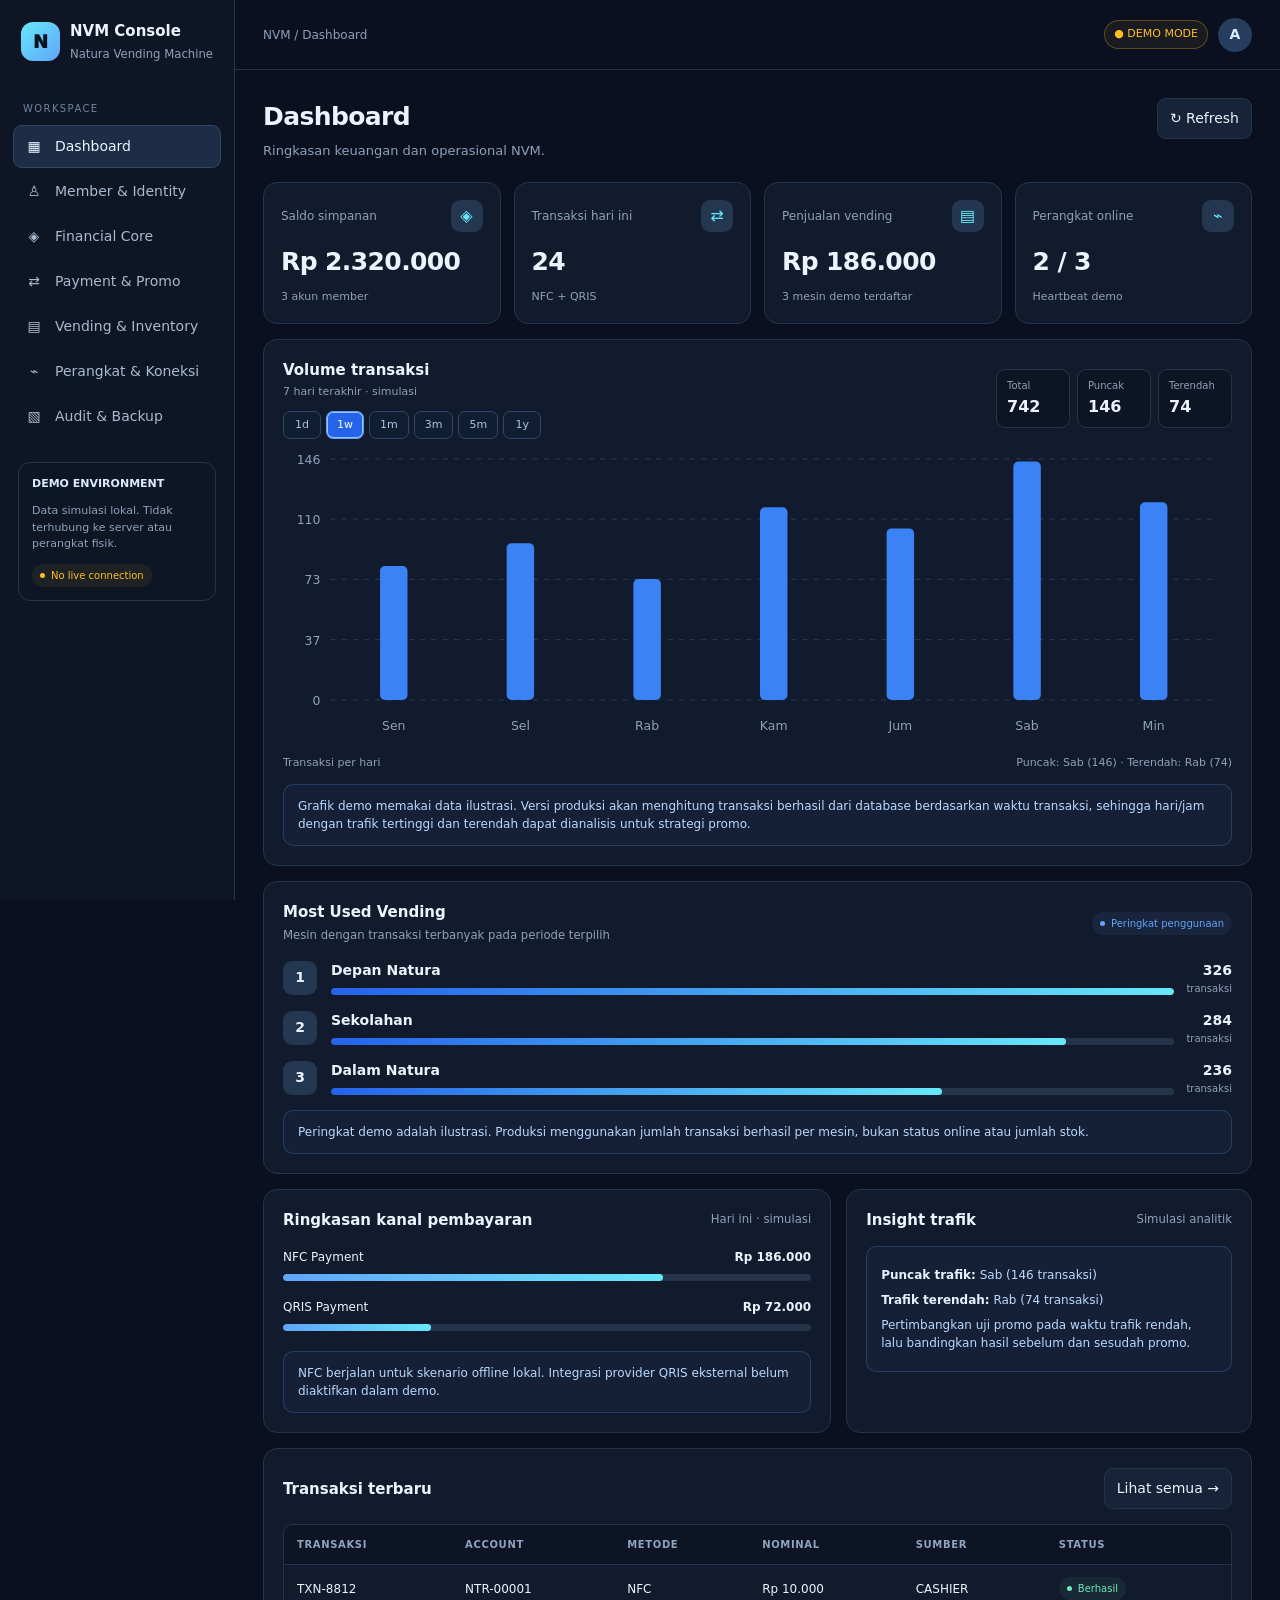
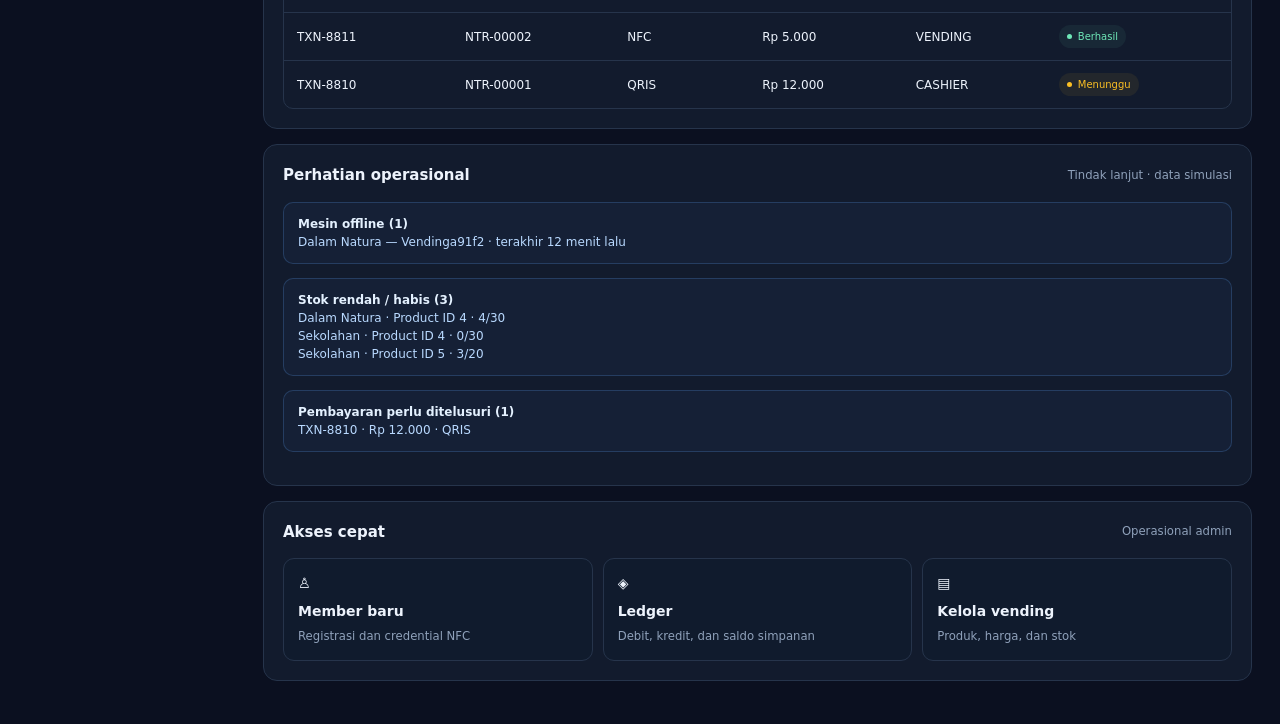
==== commit e47d4bdd: "Refine dashboard analytics to compact blue bar chart" ====
--- a/demo/index.html
+++ b/demo/index.html
@@ -6,7 +6,7 @@
 <title>NVM — Natura Vending Machine | WebUI Demo</title>
 <style>
 :root{color-scheme:dark;--bg:#0b1020;--panel:#121b2d;--panel2:#0f1728;--line:#26344b;--text:#edf3fc;--muted:#8fa1ba;--blue:#60a5fa;--cyan:#67e8f9;--green:#6ee7b7;--amber:#fbbf24;--red:#fda4af}
-*{box-sizing:border-box}body{margin:0;background:var(--bg);color:var(--text);font:14px/1.5 Inter,system-ui,-apple-system,sans-serif}button,input,select{font:inherit}button{cursor:pointer;border:1px solid var(--line);border-radius:9px;padding:9px 12px;background:#172338;color:var(--text)}button:hover{border-color:var(--blue)}button.primary{background:var(--blue);color:#071322;border-color:var(--blue);font-weight:750}.layout{min-height:100vh;display:grid;grid-template-columns:235px minmax(0,1fr)}aside{background:#0e1626;border-right:1px solid var(--line);padding:20px 13px;position:sticky;top:0;height:100vh;overflow:auto}.brand{display:flex;align-items:center;gap:10px;padding:0 8px 22px}.logo{width:39px;height:39px;display:grid;place-items:center;background:linear-gradient(135deg,#67e8f9,#60a5fa);color:#081322;border-radius:12px;font-weight:950;font-size:18px}.brand strong{display:block;font-size:15px}.brand small,.muted{color:var(--muted)}.navlabel{font-size:10px;color:#71839d;text-transform:uppercase;letter-spacing:1.4px;padding:15px 10px 7px}.navbtn{width:100%;display:flex;gap:11px;align-items:center;text-align:left;background:transparent;border-color:transparent;color:#a9b9cf;margin:2px 0;padding:10px}.navbtn.active{background:#1d2d46;color:#eaf6ff;border-color:#304767}.navbtn span:first-child{width:20px;text-align:center}.sidefoot{margin:24px 5px 0;padding:13px;border:1px solid var(--line);border-radius:12px;font-size:11px;color:var(--muted)}main{min-width:0}.topbar{height:70px;border-bottom:1px solid var(--line);display:flex;align-items:center;justify-content:space-between;padding:0 28px;gap:12px;background:#0b1020eF;position:sticky;top:0;z-index:5}.crumb{font-size:12px;color:var(--muted)}.topright{display:flex;align-items:center;gap:10px}.demo{font-size:11px;padding:5px 9px;border-radius:20px;color:var(--amber);border:1px solid #fbbf244d;background:#fbbf2410}.avatar{width:34px;height:34px;border-radius:50%;display:grid;place-items:center;background:#263d5d;color:#d9edff;font-weight:800}.content{max-width:1500px;margin:auto;padding:28px}.page{display:none}.page.active{display:block}.heading{display:flex;justify-content:space-between;align-items:flex-start;gap:15px;margin-bottom:22px}.heading h1{font-size:25px;letter-spacing:-.6px;margin:0 0 5px}.heading p{color:var(--muted);margin:0;font-size:13px}.grid{display:grid;grid-template-columns:repeat(4,minmax(0,1fr));gap:13px}.panel,.metric{background:var(--panel);border:1px solid var(--line);border-radius:14px}.metric{padding:17px}.metric-top{display:flex;justify-content:space-between;align-items:center;color:var(--muted);font-size:12px}.metric-icon{width:32px;height:32px;display:grid;place-items:center;background:#243751;border-radius:9px;color:var(--cyan);font-size:16px}.metric strong{display:block;font-size:25px;margin:11px 0 4px;letter-spacing:-.6px}.delta{font-size:11px;color:var(--green)}.panel{padding:19px;margin-bottom:15px;min-width:0}.panelhead{display:flex;justify-content:space-between;align-items:center;gap:10px;margin-bottom:15px}.panel h2{font-size:15px;margin:0}.panelhead small{color:var(--muted)}.twocol{display:grid;grid-template-columns:minmax(0,1.4fr) minmax(280px,1fr);gap:15px}.tablewrap{overflow:auto;border:1px solid var(--line);border-radius:10px}table{border-collapse:collapse;width:100%;font-size:12px;white-space:nowrap}th,td{text-align:left;padding:12px 13px;border-bottom:1px solid #26344b}th{font-size:10px;text-transform:uppercase;letter-spacing:.65px;color:#91a4bf;background:#0d1524}tbody tr:last-child td{border-bottom:0}tbody tr:hover{background:#ffffff04}.status{display:inline-flex;align-items:center;gap:6px;border-radius:30px;padding:4px 8px;font-size:10px;background:#6ee7b710;color:var(--green)}.status:before{content:'';width:5px;height:5px;border-radius:50%;background:currentColor}.status.warn{background:#fbbf2412;color:var(--amber)}.status.blue{background:#60a5fa12;color:var(--blue)}.status.red{background:#fda4af12;color:var(--red)}.barrow{margin:17px 0}.barlabel{display:flex;justify-content:space-between;font-size:12px;margin-bottom:8px}.track{height:7px;background:#26344b;border-radius:10px;overflow:hidden}.fill{height:100%;border-radius:10px;background:linear-gradient(90deg,#60a5fa,#67e8f9)}.formgrid{display:grid;grid-template-columns:repeat(2,minmax(0,1fr));gap:12px}.field label{display:block;font-size:11px;color:#a5b5ca;margin-bottom:6px}.field input,.field select,.search{width:100%;border:1px solid var(--line);border-radius:9px;padding:10px 11px;background:#0b1322;color:var(--text);outline:none}.field input:focus,.field select:focus{border-color:var(--blue)}.actions{display:flex;gap:9px;flex-wrap:wrap;margin-top:15px}.notice{padding:12px 14px;border:1px solid #60a5fa38;border-radius:10px;background:#60a5fa0b;color:#b9d9ff;font-size:12px;margin-bottom:14px}.notice strong{color:#e4f1ff}.result{margin-top:13px;padding:12px;border:1px solid var(--line);border-radius:9px;background:#0b1322;color:var(--cyan);font:12px/1.6 ui-monospace,monospace;white-space:pre-wrap;overflow-wrap:anywhere;display:none}.result.show{display:block}.filterrow{display:flex;gap:9px;flex-wrap:wrap;margin-bottom:13px}.filterrow input{max-width:260px}.chart{display:flex;align-items:flex-end;gap:12px;height:155px;padding:10px 5px 0;border-bottom:1px solid var(--line)}.barcol{height:100%;flex:1;display:flex;flex-direction:column;justify-content:flex-end;align-items:center;gap:7px;min-width:0}.bar{width:min(30px,75%);border-radius:5px 5px 0 0;background:linear-gradient(180deg,#67e8f9,#3b82f6);min-height:5px}.barcol small{font-size:10px;color:var(--muted)}.analytics-stat{padding:12px;border:1px solid var(--line);border-radius:10px;background:#0d1524;min-width:0}.analytics-stat span{display:block;color:var(--muted);font-size:11px}.analytics-stat strong{display:block;font-size:20px;margin-top:4px}.analytics-svg{display:block;width:100%;height:auto;min-height:180px}.rankrow{display:grid;grid-template-columns:36px minmax(0,1fr) auto;gap:12px;align-items:center;margin:14px 0}.ranknum{display:grid;place-items:center;width:34px;height:34px;border-radius:9px;background:#243751;font-weight:800}.rankbar{height:7px;background:#26344b;border-radius:9px;overflow:hidden;margin-top:7px}.rankfill{height:100%;background:linear-gradient(90deg,#34d399,#67e8f9);border-radius:9px}.rankcount{text-align:right;font-weight:750}.rankcount small{display:block;color:var(--muted);font-size:10px;font-weight:400}.insight-item{margin:7px 0}.quickgrid{display:grid;grid-template-columns:repeat(3,minmax(0,1fr));gap:10px}.quick{padding:14px;text-align:left;background:#101b2d;border:1px solid var(--line);border-radius:11px}.quick b{display:block;margin:7px 0 3px}.quick small{color:var(--muted)}.empty{color:var(--muted);padding:22px;text-align:center;font-size:12px}.mobilemenu{display:none}
+*{box-sizing:border-box}body{margin:0;background:var(--bg);color:var(--text);font:14px/1.5 Inter,system-ui,-apple-system,sans-serif}button,input,select{font:inherit}button{cursor:pointer;border:1px solid var(--line);border-radius:9px;padding:9px 12px;background:#172338;color:var(--text)}button:hover{border-color:var(--blue)}button.primary{background:var(--blue);color:#071322;border-color:var(--blue);font-weight:750}.layout{min-height:100vh;display:grid;grid-template-columns:235px minmax(0,1fr)}aside{background:#0e1626;border-right:1px solid var(--line);padding:20px 13px;position:sticky;top:0;height:100vh;overflow:auto}.brand{display:flex;align-items:center;gap:10px;padding:0 8px 22px}.logo{width:39px;height:39px;display:grid;place-items:center;background:linear-gradient(135deg,#67e8f9,#60a5fa);color:#081322;border-radius:12px;font-weight:950;font-size:18px}.brand strong{display:block;font-size:15px}.brand small,.muted{color:var(--muted)}.navlabel{font-size:10px;color:#71839d;text-transform:uppercase;letter-spacing:1.4px;padding:15px 10px 7px}.navbtn{width:100%;display:flex;gap:11px;align-items:center;text-align:left;background:transparent;border-color:transparent;color:#a9b9cf;margin:2px 0;padding:10px}.navbtn.active{background:#1d2d46;color:#eaf6ff;border-color:#304767}.navbtn span:first-child{width:20px;text-align:center}.sidefoot{margin:24px 5px 0;padding:13px;border:1px solid var(--line);border-radius:12px;font-size:11px;color:var(--muted)}main{min-width:0}.topbar{height:70px;border-bottom:1px solid var(--line);display:flex;align-items:center;justify-content:space-between;padding:0 28px;gap:12px;background:#0b1020eF;position:sticky;top:0;z-index:5}.crumb{font-size:12px;color:var(--muted)}.topright{display:flex;align-items:center;gap:10px}.demo{font-size:11px;padding:5px 9px;border-radius:20px;color:var(--amber);border:1px solid #fbbf244d;background:#fbbf2410}.avatar{width:34px;height:34px;border-radius:50%;display:grid;place-items:center;background:#263d5d;color:#d9edff;font-weight:800}.content{max-width:1500px;margin:auto;padding:28px}.page{display:none}.page.active{display:block}.heading{display:flex;justify-content:space-between;align-items:flex-start;gap:15px;margin-bottom:22px}.heading h1{font-size:25px;letter-spacing:-.6px;margin:0 0 5px}.heading p{color:var(--muted);margin:0;font-size:13px}.grid{display:grid;grid-template-columns:repeat(4,minmax(0,1fr));gap:13px}.panel,.metric{background:var(--panel);border:1px solid var(--line);border-radius:14px}.metric{padding:17px}.metric-top{display:flex;justify-content:space-between;align-items:center;color:var(--muted);font-size:12px}.metric-icon{width:32px;height:32px;display:grid;place-items:center;background:#243751;border-radius:9px;color:var(--cyan);font-size:16px}.metric strong{display:block;font-size:25px;margin:11px 0 4px;letter-spacing:-.6px}.delta{font-size:11px;color:var(--green)}.panel{padding:19px;margin-bottom:15px;min-width:0}.panelhead{display:flex;justify-content:space-between;align-items:center;gap:10px;margin-bottom:15px}.panel h2{font-size:15px;margin:0}.panelhead small{color:var(--muted)}.twocol{display:grid;grid-template-columns:minmax(0,1.4fr) minmax(280px,1fr);gap:15px}.tablewrap{overflow:auto;border:1px solid var(--line);border-radius:10px}table{border-collapse:collapse;width:100%;font-size:12px;white-space:nowrap}th,td{text-align:left;padding:12px 13px;border-bottom:1px solid #26344b}th{font-size:10px;text-transform:uppercase;letter-spacing:.65px;color:#91a4bf;background:#0d1524}tbody tr:last-child td{border-bottom:0}tbody tr:hover{background:#ffffff04}.status{display:inline-flex;align-items:center;gap:6px;border-radius:30px;padding:4px 8px;font-size:10px;background:#6ee7b710;color:var(--green)}.status:before{content:'';width:5px;height:5px;border-radius:50%;background:currentColor}.status.warn{background:#fbbf2412;color:var(--amber)}.status.blue{background:#60a5fa12;color:var(--blue)}.status.red{background:#fda4af12;color:var(--red)}.barrow{margin:17px 0}.barlabel{display:flex;justify-content:space-between;font-size:12px;margin-bottom:8px}.track{height:7px;background:#26344b;border-radius:10px;overflow:hidden}.fill{height:100%;border-radius:10px;background:linear-gradient(90deg,#60a5fa,#67e8f9)}.formgrid{display:grid;grid-template-columns:repeat(2,minmax(0,1fr));gap:12px}.field label{display:block;font-size:11px;color:#a5b5ca;margin-bottom:6px}.field input,.field select,.search{width:100%;border:1px solid var(--line);border-radius:9px;padding:10px 11px;background:#0b1322;color:var(--text);outline:none}.field input:focus,.field select:focus{border-color:var(--blue)}.actions{display:flex;gap:9px;flex-wrap:wrap;margin-top:15px}.notice{padding:12px 14px;border:1px solid #60a5fa38;border-radius:10px;background:#60a5fa0b;color:#b9d9ff;font-size:12px;margin-bottom:14px}.notice strong{color:#e4f1ff}.result{margin-top:13px;padding:12px;border:1px solid var(--line);border-radius:9px;background:#0b1322;color:var(--cyan);font:12px/1.6 ui-monospace,monospace;white-space:pre-wrap;overflow-wrap:anywhere;display:none}.result.show{display:block}.filterrow{display:flex;gap:9px;flex-wrap:wrap;margin-bottom:13px}.filterrow input{max-width:260px}.chart{display:flex;align-items:flex-end;gap:12px;height:155px;padding:10px 5px 0;border-bottom:1px solid var(--line)}.barcol{height:100%;flex:1;display:flex;flex-direction:column;justify-content:flex-end;align-items:center;gap:7px;min-width:0}.bar{width:min(30px,75%);border-radius:5px 5px 0 0;background:linear-gradient(180deg,#67e8f9,#3b82f6);min-height:5px}.barcol small{font-size:10px;color:var(--muted)}.analytics-head{display:flex;align-items:center;justify-content:space-between;gap:14px;flex-wrap:wrap}.analytics-title{min-width:190px;flex:1}.analytics-title h2{font-size:15px;margin:0 0 3px}.analytics-title small{display:block;color:var(--muted);font-size:11px}.period-pills{display:flex;gap:5px;margin-top:10px;flex-wrap:wrap}.period-btn{padding:5px 10px;min-width:38px;border-radius:7px;font-size:11px;color:#a9c5e8;background:#111d31;border-color:#304767}.period-btn.active{background:#2563eb;color:#fff;border-color:#60a5fa;box-shadow:inset 0 0 0 1px #93c5fd}.analytics-summary{display:flex;gap:7px;flex:0 1 auto;align-self:center}.analytics-stat{padding:8px 10px;border:1px solid var(--line);border-radius:9px;background:#0d1524;min-width:74px}.analytics-stat span{display:block;color:var(--muted);font-size:10px}.analytics-stat strong{display:block;font-size:16px;margin-top:2px}.analytics-svg{display:block;width:100%;height:auto;min-height:180px}.rankrow{display:grid;grid-template-columns:36px minmax(0,1fr) auto;gap:12px;align-items:center;margin:14px 0}.ranknum{display:grid;place-items:center;width:34px;height:34px;border-radius:9px;background:#243751;font-weight:800}.rankbar{height:7px;background:#26344b;border-radius:9px;overflow:hidden;margin-top:7px}.rankfill{height:100%;background:linear-gradient(90deg,#2563eb,#67e8f9);border-radius:9px}.rankcount{text-align:right;font-weight:750}.rankcount small{display:block;color:var(--muted);font-size:10px;font-weight:400}.insight-item{margin:7px 0}@media(max-width:720px){.analytics-head{align-items:flex-start}.analytics-title{flex-basis:100%}.analytics-summary{width:100%;display:grid;grid-template-columns:repeat(3,minmax(0,1fr))}.analytics-stat{min-width:0;padding:7px 8px}.analytics-stat strong{font-size:15px}}.quickgrid{display:grid;grid-template-columns:repeat(3,minmax(0,1fr));gap:10px}.quick{padding:14px;text-align:left;background:#101b2d;border:1px solid var(--line);border-radius:11px}.quick b{display:block;margin:7px 0 3px}.quick small{color:var(--muted)}.empty{color:var(--muted);padding:22px;text-align:center;font-size:12px}.mobilemenu{display:none}
 @media(max-width:1000px){.layout{grid-template-columns:190px minmax(0,1fr)}.content{padding:20px}.grid{grid-template-columns:repeat(2,minmax(0,1fr))}.twocol{grid-template-columns:1fr}}
 @media(max-width:650px){.layout{display:block}aside{height:auto;position:relative;padding:10px;border-right:0;border-bottom:1px solid var(--line)}.brand{padding:3px 5px 10px}.navlabel,.sidefoot{display:none}.navlist{display:flex;overflow:auto;gap:5px}.navbtn{width:auto;white-space:nowrap;padding:8px 10px;margin:0;font-size:12px}.topbar{height:57px;padding:0 14px}.content{padding:16px 12px}.heading h1{font-size:22px}.heading{margin-bottom:16px}.grid{gap:8px}.metric{padding:12px}.metric strong{font-size:20px}.metric-top{font-size:10px}.metric-icon{width:27px;height:27px}.panel{padding:13px}.formgrid{grid-template-columns:1fr}.quickgrid{grid-template-columns:1fr}.demo{font-size:10px}.topright{gap:7px}}
 </style>
@@ -33,8 +33,7 @@
 <div class="heading"><div><h1>Dashboard</h1><p>Ringkasan keuangan dan operasional NVM.</p></div><button onclick="toast('Ringkasan demo diperbarui.')">↻ Refresh</button></div>
 <div class="grid" id="metrics"></div>
 <div class="panel" style="margin-top:15px">
-<div class="panelhead" style="align-items:flex-start"><div><h2>Volume transaksi</h2><small id="analyticsSubtitle">7 hari terakhir · simulasi</small></div><div class="field" style="min-width:145px"><label for="analyticsPeriod">Periode analisis</label><select id="analyticsPeriod" onchange="renderDashboardAnalytics()"><option value="1d">Harian (24 jam)</option><option value="1w" selected>Mingguan (7 hari)</option><option value="1m">Bulanan (30 hari)</option><option value="1y">Tahunan (12 bulan)</option></select></div></div>
-<div id="analyticsSummary" class="grid" style="grid-template-columns:repeat(3,minmax(0,1fr));margin-bottom:14px"></div>
+<div class="analytics-head"><div class="analytics-title"><h2>Volume transaksi</h2><small id="analyticsSubtitle">7 hari terakhir · simulasi</small><div class="period-pills" aria-label="Periode analisis"><button type="button" class="period-btn" data-period="1d" onclick="setAnalyticsPeriod('1d')">1d</button><button type="button" class="period-btn active" data-period="1w" onclick="setAnalyticsPeriod('1w')">1w</button><button type="button" class="period-btn" data-period="1m" onclick="setAnalyticsPeriod('1m')">1m</button><button type="button" class="period-btn" data-period="3m" onclick="setAnalyticsPeriod('3m')">3m</button><button type="button" class="period-btn" data-period="5m" onclick="setAnalyticsPeriod('5m')">5m</button><button type="button" class="period-btn" data-period="1y" onclick="setAnalyticsPeriod('1y')">1y</button></div></div><div id="analyticsSummary" class="analytics-summary"></div></div>
 <div id="analyticsChart" style="width:100%;overflow:hidden"></div>
 <div style="display:flex;justify-content:space-between;gap:10px;flex-wrap:wrap;margin-top:10px;color:var(--muted);font-size:11px"><span id="analyticsAxisLabel">Jumlah transaksi per hari</span><span id="analyticsPeak"></span></div>
 <div class="notice" style="margin-top:13px;margin-bottom:0">Grafik demo memakai data ilustrasi. Versi produksi akan menghitung transaksi berhasil dari database berdasarkan waktu transaksi, sehingga hari/jam dengan trafik tertinggi dan terendah dapat dianalisis untuk strategi promo.</div>
@@ -130,31 +129,30 @@
 function exportOperationalReport(forceType){const t=forceType||$('reporttype').value,p=$('reportperiod').value,st=reportStamp(),member=t==='member',prefix=t==='vending'?'vend-':t==='cashier'?'cash-':t==='audit'?'audit-':'Memb-',filename=member?prefix+st+'.xls':prefix+st+'-'+p+'.xlsx';let rows;if(member){rows=[['Member ID','Nama','NIK','Nomor HP','Credential NFC','Status','Saldo Simpanan (IDR)'],...state.members.map(m=>[m.id,m.name,m.nik||'',m.phone||'',m.credential,m.status,Number(m.balance)||0])]}else if(t==='audit'){rows=[['Audit ID','Sumber','Entitas','Peristiwa','Hasil','Waktu'],...state.audit.map(a=>[a.id,a.source,a.entity,a.event,a.result,a.time])]}else{const src=t==='cashier'?'CASHIER':'VENDING',items=state.payments.filter(p=>p.source===src);rows=[['Transaction ID','Waktu demo','Member ID','Metode','Nominal (IDR)','Referensi','Sumber','Status','Periode'],...items.map(x=>[x.id,x.time,x.account,x.method,Number(x.amount)||0,x.ref||'',x.source,x.status,p]),['CATATAN','Data contoh browser; bukan laporan produksi.','','','','','','','Diekspor '+st]]}const blob=member?new Blob([makeExcelXml(rows)],{type:'application/vnd.ms-excel'}):makeXlsx(rows),url=URL.createObjectURL(blob),a=document.createElement('a');a.href=url;a.download=filename;document.body.appendChild(a);a.click();a.remove();setTimeout(()=>URL.revokeObjectURL(url),1500);if($('reportresult'))showResult('reportresult',{status:'file_created_demo',filename,rows:rows.length-1,period:member?'semua member':p,warning:'Data laporan merupakan simulasi browser, bukan catatan transaksi server.'});toast('File laporan demo dibuat: '+filename)}
 function renderAudit(){const f=$('auditfilter').value;$('audittable').innerHTML=table(['Event ID','Sumber','Entitas','Event','Hasil','Waktu'],state.audit.filter(a=>f==='ALL'||a.source===f).map(a=>[esc(a.id),esc(a.source),esc(a.entity),esc(a.event),status(a.result),a.time]))}
 updateReportFilename();
+function setAnalyticsPeriod(period){$('analyticsPeriod').value=period;document.querySelectorAll('.period-btn').forEach(b=>b.classList.toggle('active',b.dataset.period===period));renderDashboardAnalytics()}
 function renderDashboardAnalytics(){
 const period=$('analyticsPeriod')?.value||'1w';
 const configs={
-'1d':{title:'24 jam terakhir',axis:'Jumlah transaksi per jam',labels:['00','01','02','03','04','05','06','07','08','09','10','11','12','13','14','15','16','17','18','19','20','21','22','23'],values:[2,1,1,0,1,2,4,7,9,12,10,8,11,14,12,10,9,13,15,11,8,6,4,3]},
-'1w':{title:'7 hari terakhir',axis:'Jumlah transaksi per hari',labels:['Sen','Sel','Rab','Kam','Jum','Sab','Min'],values:[82,96,74,118,105,146,121]},
-'1m':{title:'30 hari terakhir',axis:'Jumlah transaksi per hari',labels:Array.from({length:30},(_,i)=>String(i+1)),values:[82,90,94,103,112,120,108,98,91,88,105,114,121,130,118,102,95,89,97,110,124,137,129,115,98,84,76,69,62,80]},
-'1y':{title:'12 bulan terakhir',axis:'Jumlah transaksi per bulan',labels:['Jan','Feb','Mar','Apr','Mei','Jun','Jul','Agu','Sep','Okt','Nov','Des'],values:[820,760,910,980,1040,960,1120,1180,1050,990,870,940]}
-};
-const cfg=configs[period],vals=cfg.values,total=vals.reduce((a,b)=>a+b,0),max=Math.max(...vals),min=Math.min(...vals),peak=vals.indexOf(max),low=vals.indexOf(min),w=720,h=230,left=38,right=12,top=18,bottom=38,plotW=w-left-right,plotH=h-top-bottom;
-const pts=vals.map((v,i)=>({x:left+(vals.length===1?plotW/2:i*plotW/(vals.length-1)),y:top+plotH-(v/max)*plotH,v,label:cfg.labels[i]}));
-const poly=pts.map(p=>p.x.toFixed(1)+','+p.y.toFixed(1)).join(' ');
-const grid=[0,.25,.5,.75,1].map(t=>{const y=top+plotH-t*plotH;return '<line x1="'+left+'" y1="'+y+'" x2="'+(w-right)+'" y2="'+y+'" stroke="#26344b" stroke-dasharray="4 5"/><text x="'+(left-8)+'" y="'+(y+4)+'" fill="#8fa1ba" font-size="10" text-anchor="end">'+Math.round(max*t)+'</text>'}).join('');
-const labelIndexes=period==='1d'?[0,4,8,12,16,20,23]:period==='1m'?[0,4,9,14,19,24,29]:period==='1y'?[0,2,4,6,8,10,11]:[0,1,2,3,4,5,6];
-const labels=labelIndexes.map(i=>'<text x="'+pts[i].x+'" y="'+(h-12)+'" fill="#8fa1ba" font-size="10" text-anchor="middle">'+cfg.labels[i]+'</text>').join('');
-const dots=pts.map(p=>'<circle cx="'+p.x+'" cy="'+p.y+'" r="3.1" fill="#6ee7b7" stroke="#121b2d" stroke-width="1.5"><title>'+p.label+': '+p.v+' transaksi</title></circle>').join('');
-$('analyticsSubtitle').textContent=cfg.title+' · simulasi';
-$('analyticsAxisLabel').textContent=cfg.axis;
-$('analyticsSummary').innerHTML=[['Total transaksi',total.toLocaleString('id-ID')],['Puncak trafik',max.toLocaleString('id-ID')],['Trafik terendah',min.toLocaleString('id-ID')]].map(x=>'<div class="analytics-stat"><span>'+x[0]+'</span><strong>'+x[1]+'</strong></div>').join('');
-$('analyticsChart').innerHTML='<svg class="analytics-svg" viewBox="0 0 '+w+' '+h+'" role="img" aria-label="Grafik volume transaksi '+cfg.title+'">'+grid+'<polygon points="'+left+','+(top+plotH)+' '+poly+' '+(w-right)+','+(top+plotH)+'" fill="#34d399" opacity=".08"/><polyline points="'+poly+'" fill="none" stroke="#6ee7b7" stroke-width="3" stroke-linejoin="round" stroke-linecap="round"/>'+dots+labels+'</svg>';
-$('analyticsPeak').textContent='Puncak: '+cfg.labels[peak]+' ('+max+' transaksi)';
-const rankBase=[{id:'Vending48cd1',name:'Depan Natura',values:{'1d':38,'1w':326,'1m':1284,'1y':14820}},{id:'Vendingc07e2',name:'Sekolahan',values:{'1d':31,'1w':284,'1m':1110,'1y':12940}},{id:'Vendinga91f2',name:'Dalam Natura',values:{'1d':22,'1w':236,'1m':920,'1y':10650}}];
-const ranks=rankBase.map(x=>({...x,count:x.values[period]})).sort((a,b)=>b.count-a.count),rankMax=Math.max(...ranks.map(x=>x.count));
-$('mostUsedVending').innerHTML=ranks.map((x,i)=>'<div class="rankrow"><div class="ranknum">'+(i+1)+'</div><div><strong>'+x.id+'</strong><div class="muted" style="font-size:11px">'+x.name+'</div><div class="rankbar"><div class="rankfill" style="width:'+(x.count/rankMax*100)+'%"></div></div></div><div class="rankcount">'+x.count.toLocaleString('id-ID')+'<small>transaksi</small></div></div>').join('');
-$('trafficInsight').innerHTML='<div class="insight-item"><strong>Puncak trafik:</strong> '+cfg.labels[peak]+' ('+max+' transaksi)</div><div class="insight-item"><strong>Trafik terendah:</strong> '+cfg.labels[low]+' ('+min+' transaksi)</div><div class="insight-item">Gunakan periode dengan trafik rendah untuk menguji promo, lalu bandingkan volume transaksi sebelum dan sesudah promo.</div>';
+'1d':{title:'24 jam terakhir',axis:'Transaksi per jam',labels:Array.from({length:24},(_,i)=>String(i).padStart(2,'0')+':00'),values:[2,1,1,0,1,2,4,7,9,12,10,8,11,14,12,10,9,13,15,11,8,6,4,3]},
+'1w':{title:'7 hari terakhir',axis:'Transaksi per hari',labels:['Sen','Sel','Rab','Kam','Jum','Sab','Min'],values:[82,96,74,118,105,146,121]},
+'1m':{title:'30 hari terakhir',axis:'Transaksi per hari',labels:Array.from({length:30},(_,i)=>String(i+1)),values:[82,90,94,103,112,120,108,98,91,88,105,114,121,130,118,102,95,89,97,110,124,137,129,115,98,84,76,69,62,80]},
+'3m':{title:'3 bulan terakhir',axis:'Transaksi per minggu',labels:Array.from({length:13},(_,i)=>'Mg '+(i+1)),values:[510,548,570,592,610,588,624,655,632,601,574,550,590]},
+'5m':{title:'5 bulan terakhir',axis:'Transaksi per minggu',labels:Array.from({length:22},(_,i)=>'Mg '+(i+1)),values:[510,528,540,548,570,592,610,588,624,655,632,601,574,550,590,612,630,604,578,552,530,565]},
+'1y':{title:'12 bulan terakhir',axis:'Transaksi per bulan',labels:['Jan','Feb','Mar','Apr','Mei','Jun','Jul','Agu','Sep','Okt','Nov','Des'],values:[820,760,910,980,1040,960,1120,1180,1050,990,870,940]}};
+const c=configs[period],v=c.values,total=v.reduce((a,b)=>a+b,0),max=Math.max(...v),min=Math.min(...v),peak=v.indexOf(max),low=v.indexOf(min),w=760,h=245,L=38,R=12,T=16,B=36,pw=w-L-R,ph=h-T-B,step=pw/v.length,bw=Math.max(3,Math.min(22,step*.62));
+const grid=[0,.25,.5,.75,1].map(t=>{const y=T+ph-t*ph;return '<line x1="'+L+'" y1="'+y+'" x2="'+(w-R)+'" y2="'+y+'" stroke="#26344b" stroke-dasharray="4 5"/><text x="'+(L-8)+'" y="'+(y+4)+'" fill="#8fa1ba" font-size="10" text-anchor="end">'+Math.round(max*t)+'</text>'}).join('');
+const bars=v.map((n,i)=>{const bh=Math.max(2,n/max*(ph-2)),x=L+i*step+(step-bw)/2,y=T+ph-bh;return '<rect x="'+x.toFixed(1)+'" y="'+y.toFixed(1)+'" width="'+bw.toFixed(1)+'" height="'+bh.toFixed(1)+'" rx="'+Math.min(4,bw/2)+'" fill="#3b82f6"><title>'+c.labels[i]+': '+n+' transaksi</title></rect>'}).join('');
+const ix=period==='1d'?[0,4,8,12,16,20,23]:period==='1w'?[0,1,2,3,4,5,6]:period==='1m'?[0,4,9,14,19,24,29]:period==='3m'?[0,2,4,6,8,10,12]:period==='5m'?[0,3,6,9,12,15,18,21]:[0,2,4,6,8,10,11];
+const labels=ix.map(i=>'<text x="'+(L+i*step+step/2)+'" y="'+(h-12)+'" fill="#8fa1ba" font-size="10" text-anchor="middle">'+c.labels[i]+'</text>').join('');
+$('analyticsSubtitle').textContent=c.title+' · simulasi';$('analyticsAxisLabel').textContent=c.axis;
+$('analyticsSummary').innerHTML=[['Total',total.toLocaleString('id-ID')],['Puncak',max.toLocaleString('id-ID')],['Terendah',min.toLocaleString('id-ID')]].map(x=>'<div class="analytics-stat"><span>'+x[0]+'</span><strong>'+x[1]+'</strong></div>').join('');
+$('analyticsChart').innerHTML='<svg class="analytics-svg" viewBox="0 0 '+w+' '+h+'" role="img" aria-label="Grafik batang transaksi '+c.title+'">'+grid+bars+labels+'</svg>';
+$('analyticsPeak').textContent='Puncak: '+c.labels[peak]+' ('+max+') · Terendah: '+c.labels[low]+' ('+min+')';
+const rank=[{name:'Depan Natura',values:{'1d':38,'1w':326,'1m':1284,'3m':3820,'5m':6284,'1y':14820}},{name:'Sekolahan',values:{'1d':31,'1w':284,'1m':1110,'3m':3310,'5m':5480,'1y':12940}},{name:'Dalam Natura',values:{'1d':22,'1w':236,'1m':920,'3m':2750,'5m':4510,'1y':10650}}].map(x=>({...x,count:x.values[period]})).sort((a,b)=>b.count-a.count),rm=Math.max(...rank.map(x=>x.count));
+$('mostUsedVending').innerHTML=rank.map((x,i)=>'<div class="rankrow"><div class="ranknum">'+(i+1)+'</div><div><strong>'+x.name+'</strong><div class="rankbar"><div class="rankfill" style="width:'+(x.count/rm*100)+'%"></div></div></div><div class="rankcount">'+x.count.toLocaleString('id-ID')+'<small>transaksi</small></div></div>').join('');
+$('trafficInsight').innerHTML='<div class="insight-item"><strong>Puncak trafik:</strong> '+c.labels[peak]+' ('+max+' transaksi)</div><div class="insight-item"><strong>Trafik terendah:</strong> '+c.labels[low]+' ('+min+' transaksi)</div><div class="insight-item">Pertimbangkan uji promo pada waktu trafik rendah, lalu bandingkan hasil sebelum dan sesudah promo.</div>';
 }
+
 function renderAll(){
 const offline=state.machines.filter(m=>m.status!=='Online'),low=state.products.filter(p=>p.stock<=5),pending=state.payments.filter(p=>p.status==='Menunggu');const alerts=[];if(offline.length)alerts.push('<div class="notice"><strong>Mesin offline ('+offline.length+')</strong><br>'+offline.map(m=>esc(m.name)+' — '+esc(m.id)+' · terakhir '+esc(m.last||'tidak diketahui')).join('<br>')+'</div>');if(low.length)alerts.push('<div class="notice"><strong>Stok rendah / habis ('+low.length+')</strong><br>'+low.map(p=>{const m=state.machines.find(x=>x.id===p.machine);return esc(m?.name||p.machine)+' · Product ID '+p.id+' · '+p.stock+'/'+p.capacity}).join('<br>')+'</div>');if(pending.length)alerts.push('<div class="notice"><strong>Pembayaran perlu ditelusuri ('+pending.length+')</strong><br>'+pending.map(p=>esc(p.id)+' · '+money(p.amount)+' · '+esc(p.method)).join('<br>')+'</div>');$('opsalerts').innerHTML=alerts.join('')||'<div class="status">Tidak ada perhatian operasional pada data demo.</div>';$('metrics').innerHTML=[['Saldo simpanan','Rp 2.320.000','◈','3 akun member'],['Transaksi hari ini','24','⇄','NFC + QRIS'],['Penjualan vending','Rp 186.000','▤','3 mesin demo terdaftar'],['Perangkat online','2 / 3','⌁','Heartbeat demo']].map(x=>'<div class="metric"><div class="metric-top">'+x[0]+'<span class="metric-icon">'+x[2]+'</span></div><strong>'+x[1]+'</strong><span class="muted" style="font-size:11px">'+x[3]+'</span></div>').join('');
 renderDashboardAnalytics();
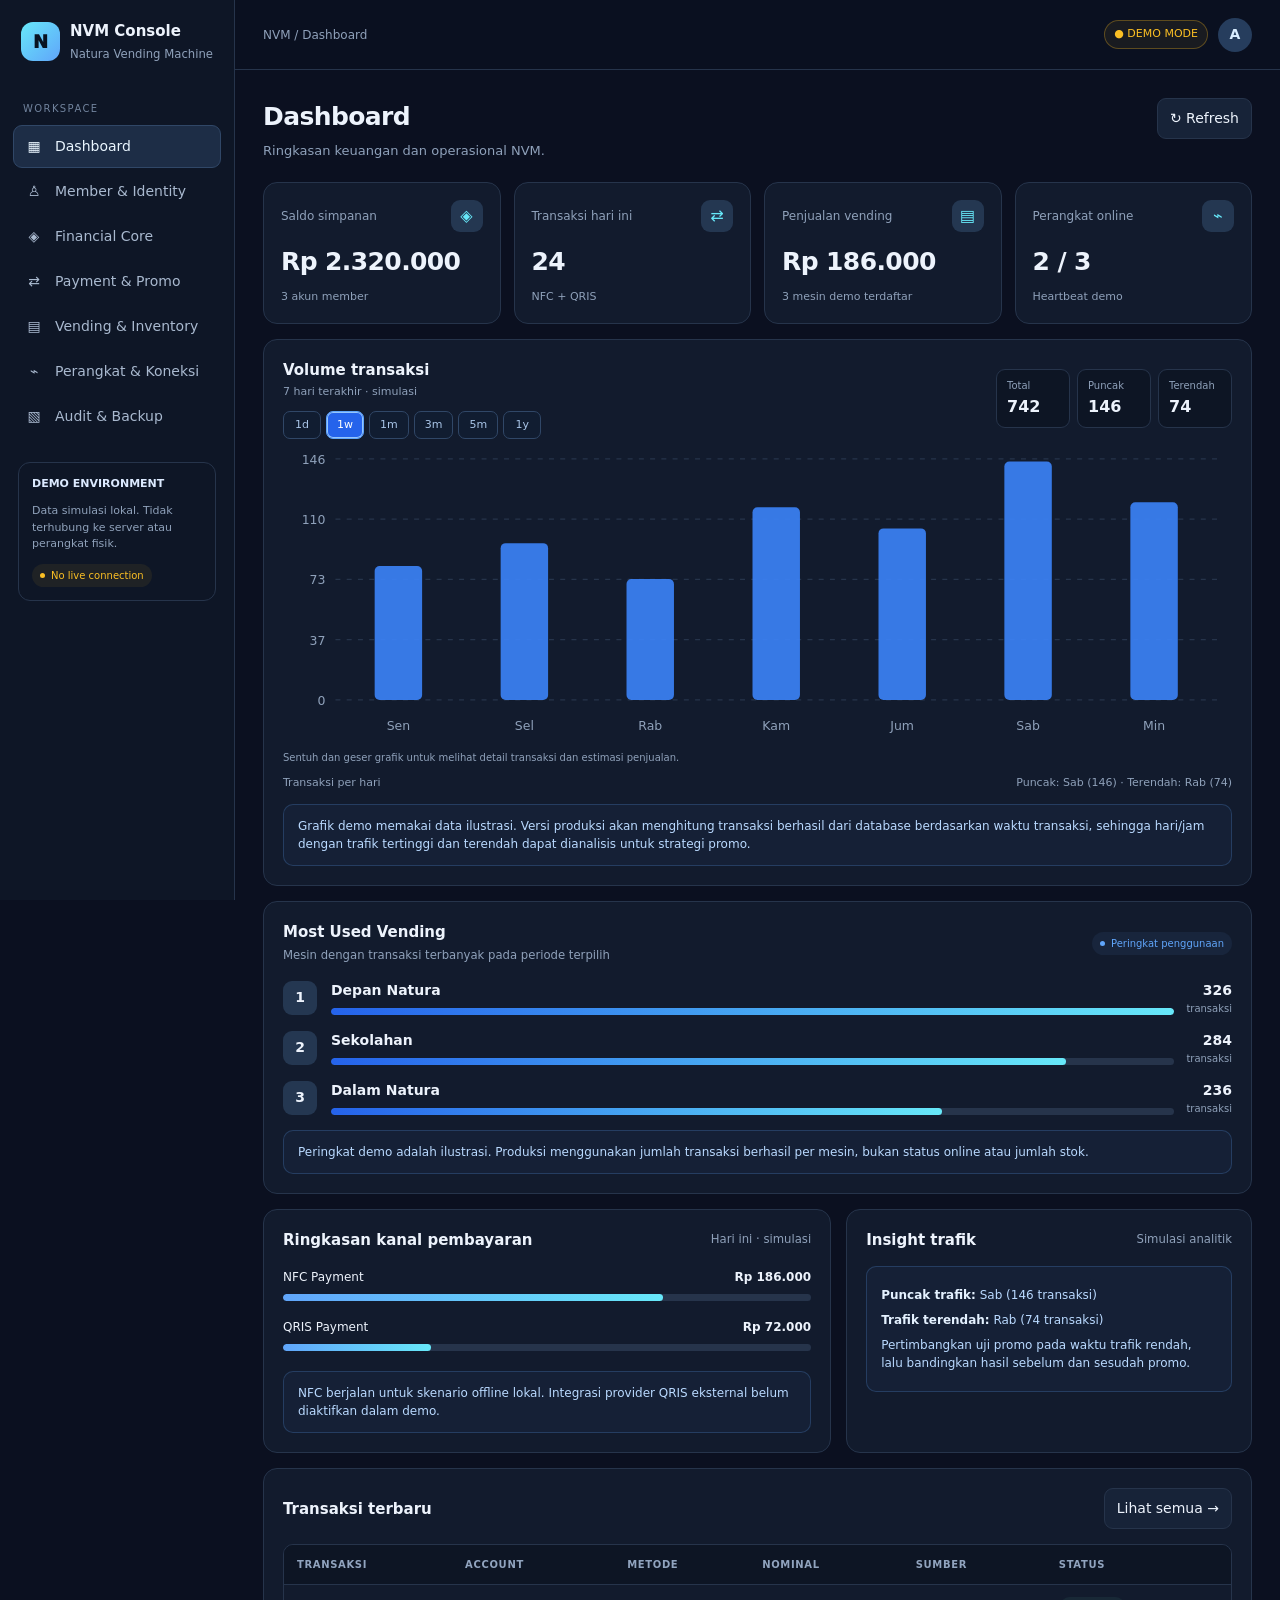
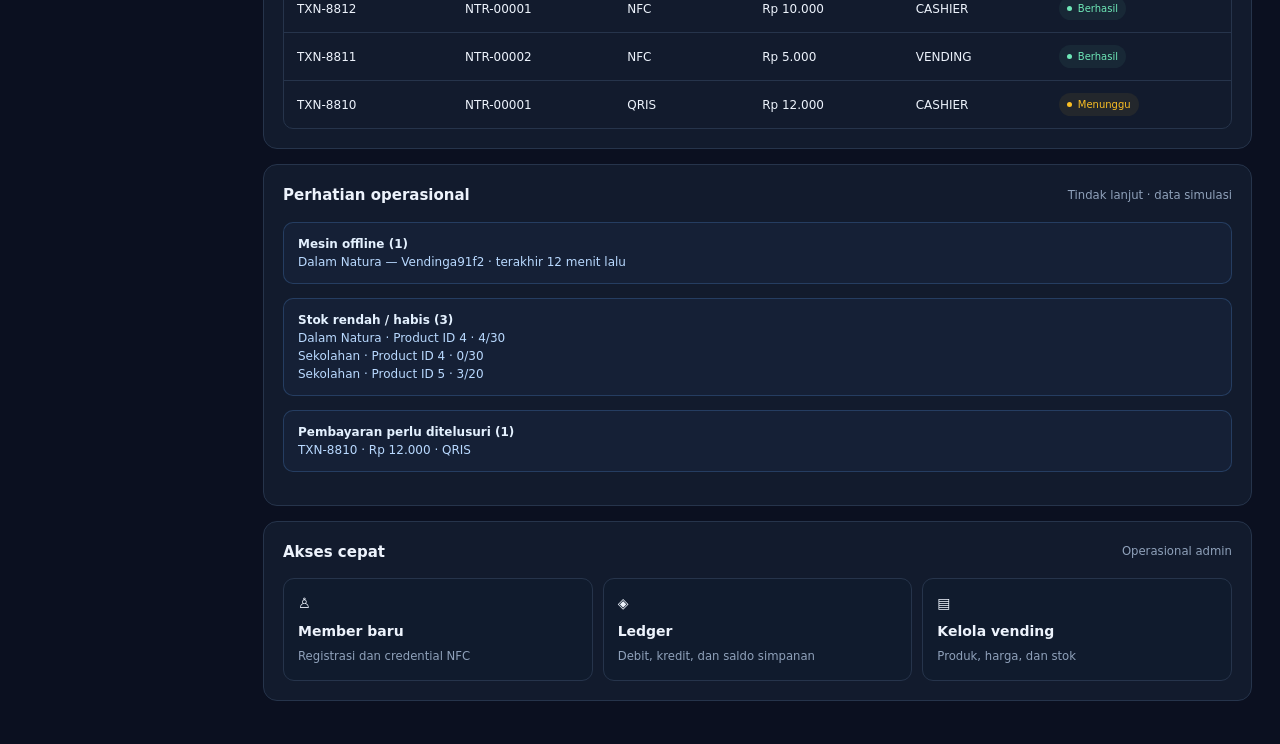
==== commit 412abd08: "Add trading-style interactive transaction volume chart" ====
--- a/demo/index.html
+++ b/demo/index.html
@@ -6,7 +6,7 @@
 <title>NVM — Natura Vending Machine | WebUI Demo</title>
 <style>
 :root{color-scheme:dark;--bg:#0b1020;--panel:#121b2d;--panel2:#0f1728;--line:#26344b;--text:#edf3fc;--muted:#8fa1ba;--blue:#60a5fa;--cyan:#67e8f9;--green:#6ee7b7;--amber:#fbbf24;--red:#fda4af}
-*{box-sizing:border-box}body{margin:0;background:var(--bg);color:var(--text);font:14px/1.5 Inter,system-ui,-apple-system,sans-serif}button,input,select{font:inherit}button{cursor:pointer;border:1px solid var(--line);border-radius:9px;padding:9px 12px;background:#172338;color:var(--text)}button:hover{border-color:var(--blue)}button.primary{background:var(--blue);color:#071322;border-color:var(--blue);font-weight:750}.layout{min-height:100vh;display:grid;grid-template-columns:235px minmax(0,1fr)}aside{background:#0e1626;border-right:1px solid var(--line);padding:20px 13px;position:sticky;top:0;height:100vh;overflow:auto}.brand{display:flex;align-items:center;gap:10px;padding:0 8px 22px}.logo{width:39px;height:39px;display:grid;place-items:center;background:linear-gradient(135deg,#67e8f9,#60a5fa);color:#081322;border-radius:12px;font-weight:950;font-size:18px}.brand strong{display:block;font-size:15px}.brand small,.muted{color:var(--muted)}.navlabel{font-size:10px;color:#71839d;text-transform:uppercase;letter-spacing:1.4px;padding:15px 10px 7px}.navbtn{width:100%;display:flex;gap:11px;align-items:center;text-align:left;background:transparent;border-color:transparent;color:#a9b9cf;margin:2px 0;padding:10px}.navbtn.active{background:#1d2d46;color:#eaf6ff;border-color:#304767}.navbtn span:first-child{width:20px;text-align:center}.sidefoot{margin:24px 5px 0;padding:13px;border:1px solid var(--line);border-radius:12px;font-size:11px;color:var(--muted)}main{min-width:0}.topbar{height:70px;border-bottom:1px solid var(--line);display:flex;align-items:center;justify-content:space-between;padding:0 28px;gap:12px;background:#0b1020eF;position:sticky;top:0;z-index:5}.crumb{font-size:12px;color:var(--muted)}.topright{display:flex;align-items:center;gap:10px}.demo{font-size:11px;padding:5px 9px;border-radius:20px;color:var(--amber);border:1px solid #fbbf244d;background:#fbbf2410}.avatar{width:34px;height:34px;border-radius:50%;display:grid;place-items:center;background:#263d5d;color:#d9edff;font-weight:800}.content{max-width:1500px;margin:auto;padding:28px}.page{display:none}.page.active{display:block}.heading{display:flex;justify-content:space-between;align-items:flex-start;gap:15px;margin-bottom:22px}.heading h1{font-size:25px;letter-spacing:-.6px;margin:0 0 5px}.heading p{color:var(--muted);margin:0;font-size:13px}.grid{display:grid;grid-template-columns:repeat(4,minmax(0,1fr));gap:13px}.panel,.metric{background:var(--panel);border:1px solid var(--line);border-radius:14px}.metric{padding:17px}.metric-top{display:flex;justify-content:space-between;align-items:center;color:var(--muted);font-size:12px}.metric-icon{width:32px;height:32px;display:grid;place-items:center;background:#243751;border-radius:9px;color:var(--cyan);font-size:16px}.metric strong{display:block;font-size:25px;margin:11px 0 4px;letter-spacing:-.6px}.delta{font-size:11px;color:var(--green)}.panel{padding:19px;margin-bottom:15px;min-width:0}.panelhead{display:flex;justify-content:space-between;align-items:center;gap:10px;margin-bottom:15px}.panel h2{font-size:15px;margin:0}.panelhead small{color:var(--muted)}.twocol{display:grid;grid-template-columns:minmax(0,1.4fr) minmax(280px,1fr);gap:15px}.tablewrap{overflow:auto;border:1px solid var(--line);border-radius:10px}table{border-collapse:collapse;width:100%;font-size:12px;white-space:nowrap}th,td{text-align:left;padding:12px 13px;border-bottom:1px solid #26344b}th{font-size:10px;text-transform:uppercase;letter-spacing:.65px;color:#91a4bf;background:#0d1524}tbody tr:last-child td{border-bottom:0}tbody tr:hover{background:#ffffff04}.status{display:inline-flex;align-items:center;gap:6px;border-radius:30px;padding:4px 8px;font-size:10px;background:#6ee7b710;color:var(--green)}.status:before{content:'';width:5px;height:5px;border-radius:50%;background:currentColor}.status.warn{background:#fbbf2412;color:var(--amber)}.status.blue{background:#60a5fa12;color:var(--blue)}.status.red{background:#fda4af12;color:var(--red)}.barrow{margin:17px 0}.barlabel{display:flex;justify-content:space-between;font-size:12px;margin-bottom:8px}.track{height:7px;background:#26344b;border-radius:10px;overflow:hidden}.fill{height:100%;border-radius:10px;background:linear-gradient(90deg,#60a5fa,#67e8f9)}.formgrid{display:grid;grid-template-columns:repeat(2,minmax(0,1fr));gap:12px}.field label{display:block;font-size:11px;color:#a5b5ca;margin-bottom:6px}.field input,.field select,.search{width:100%;border:1px solid var(--line);border-radius:9px;padding:10px 11px;background:#0b1322;color:var(--text);outline:none}.field input:focus,.field select:focus{border-color:var(--blue)}.actions{display:flex;gap:9px;flex-wrap:wrap;margin-top:15px}.notice{padding:12px 14px;border:1px solid #60a5fa38;border-radius:10px;background:#60a5fa0b;color:#b9d9ff;font-size:12px;margin-bottom:14px}.notice strong{color:#e4f1ff}.result{margin-top:13px;padding:12px;border:1px solid var(--line);border-radius:9px;background:#0b1322;color:var(--cyan);font:12px/1.6 ui-monospace,monospace;white-space:pre-wrap;overflow-wrap:anywhere;display:none}.result.show{display:block}.filterrow{display:flex;gap:9px;flex-wrap:wrap;margin-bottom:13px}.filterrow input{max-width:260px}.chart{display:flex;align-items:flex-end;gap:12px;height:155px;padding:10px 5px 0;border-bottom:1px solid var(--line)}.barcol{height:100%;flex:1;display:flex;flex-direction:column;justify-content:flex-end;align-items:center;gap:7px;min-width:0}.bar{width:min(30px,75%);border-radius:5px 5px 0 0;background:linear-gradient(180deg,#67e8f9,#3b82f6);min-height:5px}.barcol small{font-size:10px;color:var(--muted)}.analytics-head{display:flex;align-items:center;justify-content:space-between;gap:14px;flex-wrap:wrap}.analytics-title{min-width:190px;flex:1}.analytics-title h2{font-size:15px;margin:0 0 3px}.analytics-title small{display:block;color:var(--muted);font-size:11px}.period-pills{display:flex;gap:5px;margin-top:10px;flex-wrap:wrap}.period-btn{padding:5px 10px;min-width:38px;border-radius:7px;font-size:11px;color:#a9c5e8;background:#111d31;border-color:#304767}.period-btn.active{background:#2563eb;color:#fff;border-color:#60a5fa;box-shadow:inset 0 0 0 1px #93c5fd}.analytics-summary{display:flex;gap:7px;flex:0 1 auto;align-self:center}.analytics-stat{padding:8px 10px;border:1px solid var(--line);border-radius:9px;background:#0d1524;min-width:74px}.analytics-stat span{display:block;color:var(--muted);font-size:10px}.analytics-stat strong{display:block;font-size:16px;margin-top:2px}.analytics-svg{display:block;width:100%;height:auto;min-height:180px}.rankrow{display:grid;grid-template-columns:36px minmax(0,1fr) auto;gap:12px;align-items:center;margin:14px 0}.ranknum{display:grid;place-items:center;width:34px;height:34px;border-radius:9px;background:#243751;font-weight:800}.rankbar{height:7px;background:#26344b;border-radius:9px;overflow:hidden;margin-top:7px}.rankfill{height:100%;background:linear-gradient(90deg,#2563eb,#67e8f9);border-radius:9px}.rankcount{text-align:right;font-weight:750}.rankcount small{display:block;color:var(--muted);font-size:10px;font-weight:400}.insight-item{margin:7px 0}@media(max-width:720px){.analytics-head{align-items:flex-start}.analytics-title{flex-basis:100%}.analytics-summary{width:100%;display:grid;grid-template-columns:repeat(3,minmax(0,1fr))}.analytics-stat{min-width:0;padding:7px 8px}.analytics-stat strong{font-size:15px}}.quickgrid{display:grid;grid-template-columns:repeat(3,minmax(0,1fr));gap:10px}.quick{padding:14px;text-align:left;background:#101b2d;border:1px solid var(--line);border-radius:11px}.quick b{display:block;margin:7px 0 3px}.quick small{color:var(--muted)}.empty{color:var(--muted);padding:22px;text-align:center;font-size:12px}.mobilemenu{display:none}
+*{box-sizing:border-box}body{margin:0;background:var(--bg);color:var(--text);font:14px/1.5 Inter,system-ui,-apple-system,sans-serif}button,input,select{font:inherit}button{cursor:pointer;border:1px solid var(--line);border-radius:9px;padding:9px 12px;background:#172338;color:var(--text)}button:hover{border-color:var(--blue)}button.primary{background:var(--blue);color:#071322;border-color:var(--blue);font-weight:750}.layout{min-height:100vh;display:grid;grid-template-columns:235px minmax(0,1fr)}aside{background:#0e1626;border-right:1px solid var(--line);padding:20px 13px;position:sticky;top:0;height:100vh;overflow:auto}.brand{display:flex;align-items:center;gap:10px;padding:0 8px 22px}.logo{width:39px;height:39px;display:grid;place-items:center;background:linear-gradient(135deg,#67e8f9,#60a5fa);color:#081322;border-radius:12px;font-weight:950;font-size:18px}.brand strong{display:block;font-size:15px}.brand small,.muted{color:var(--muted)}.navlabel{font-size:10px;color:#71839d;text-transform:uppercase;letter-spacing:1.4px;padding:15px 10px 7px}.navbtn{width:100%;display:flex;gap:11px;align-items:center;text-align:left;background:transparent;border-color:transparent;color:#a9b9cf;margin:2px 0;padding:10px}.navbtn.active{background:#1d2d46;color:#eaf6ff;border-color:#304767}.navbtn span:first-child{width:20px;text-align:center}.sidefoot{margin:24px 5px 0;padding:13px;border:1px solid var(--line);border-radius:12px;font-size:11px;color:var(--muted)}main{min-width:0}.topbar{height:70px;border-bottom:1px solid var(--line);display:flex;align-items:center;justify-content:space-between;padding:0 28px;gap:12px;background:#0b1020eF;position:sticky;top:0;z-index:5}.crumb{font-size:12px;color:var(--muted)}.topright{display:flex;align-items:center;gap:10px}.demo{font-size:11px;padding:5px 9px;border-radius:20px;color:var(--amber);border:1px solid #fbbf244d;background:#fbbf2410}.avatar{width:34px;height:34px;border-radius:50%;display:grid;place-items:center;background:#263d5d;color:#d9edff;font-weight:800}.content{max-width:1500px;margin:auto;padding:28px}.page{display:none}.page.active{display:block}.heading{display:flex;justify-content:space-between;align-items:flex-start;gap:15px;margin-bottom:22px}.heading h1{font-size:25px;letter-spacing:-.6px;margin:0 0 5px}.heading p{color:var(--muted);margin:0;font-size:13px}.grid{display:grid;grid-template-columns:repeat(4,minmax(0,1fr));gap:13px}.panel,.metric{background:var(--panel);border:1px solid var(--line);border-radius:14px}.metric{padding:17px}.metric-top{display:flex;justify-content:space-between;align-items:center;color:var(--muted);font-size:12px}.metric-icon{width:32px;height:32px;display:grid;place-items:center;background:#243751;border-radius:9px;color:var(--cyan);font-size:16px}.metric strong{display:block;font-size:25px;margin:11px 0 4px;letter-spacing:-.6px}.delta{font-size:11px;color:var(--green)}.panel{padding:19px;margin-bottom:15px;min-width:0}.panelhead{display:flex;justify-content:space-between;align-items:center;gap:10px;margin-bottom:15px}.panel h2{font-size:15px;margin:0}.panelhead small{color:var(--muted)}.twocol{display:grid;grid-template-columns:minmax(0,1.4fr) minmax(280px,1fr);gap:15px}.tablewrap{overflow:auto;border:1px solid var(--line);border-radius:10px}table{border-collapse:collapse;width:100%;font-size:12px;white-space:nowrap}th,td{text-align:left;padding:12px 13px;border-bottom:1px solid #26344b}th{font-size:10px;text-transform:uppercase;letter-spacing:.65px;color:#91a4bf;background:#0d1524}tbody tr:last-child td{border-bottom:0}tbody tr:hover{background:#ffffff04}.status{display:inline-flex;align-items:center;gap:6px;border-radius:30px;padding:4px 8px;font-size:10px;background:#6ee7b710;color:var(--green)}.status:before{content:'';width:5px;height:5px;border-radius:50%;background:currentColor}.status.warn{background:#fbbf2412;color:var(--amber)}.status.blue{background:#60a5fa12;color:var(--blue)}.status.red{background:#fda4af12;color:var(--red)}.barrow{margin:17px 0}.barlabel{display:flex;justify-content:space-between;font-size:12px;margin-bottom:8px}.track{height:7px;background:#26344b;border-radius:10px;overflow:hidden}.fill{height:100%;border-radius:10px;background:linear-gradient(90deg,#60a5fa,#67e8f9)}.formgrid{display:grid;grid-template-columns:repeat(2,minmax(0,1fr));gap:12px}.field label{display:block;font-size:11px;color:#a5b5ca;margin-bottom:6px}.field input,.field select,.search{width:100%;border:1px solid var(--line);border-radius:9px;padding:10px 11px;background:#0b1322;color:var(--text);outline:none}.field input:focus,.field select:focus{border-color:var(--blue)}.actions{display:flex;gap:9px;flex-wrap:wrap;margin-top:15px}.notice{padding:12px 14px;border:1px solid #60a5fa38;border-radius:10px;background:#60a5fa0b;color:#b9d9ff;font-size:12px;margin-bottom:14px}.notice strong{color:#e4f1ff}.result{margin-top:13px;padding:12px;border:1px solid var(--line);border-radius:9px;background:#0b1322;color:var(--cyan);font:12px/1.6 ui-monospace,monospace;white-space:pre-wrap;overflow-wrap:anywhere;display:none}.result.show{display:block}.filterrow{display:flex;gap:9px;flex-wrap:wrap;margin-bottom:13px}.filterrow input{max-width:260px}.chart{display:flex;align-items:flex-end;gap:12px;height:155px;padding:10px 5px 0;border-bottom:1px solid var(--line)}.barcol{height:100%;flex:1;display:flex;flex-direction:column;justify-content:flex-end;align-items:center;gap:7px;min-width:0}.bar{width:min(30px,75%);border-radius:5px 5px 0 0;background:linear-gradient(180deg,#67e8f9,#3b82f6);min-height:5px}.barcol small{font-size:10px;color:var(--muted)}.analytics-head{display:flex;align-items:center;justify-content:space-between;gap:14px;flex-wrap:wrap}.analytics-title{min-width:190px;flex:1}.analytics-title h2{font-size:15px;margin:0 0 3px}.analytics-title small{display:block;color:var(--muted);font-size:11px}.period-pills{display:flex;gap:5px;margin-top:10px;flex-wrap:wrap}.period-btn{padding:5px 10px;min-width:38px;border-radius:7px;font-size:11px;color:#a9c5e8;background:#111d31;border-color:#304767}.period-btn.active{background:#2563eb;color:#fff;border-color:#60a5fa;box-shadow:inset 0 0 0 1px #93c5fd}.analytics-summary{display:flex;gap:7px;flex:0 1 auto;align-self:center}.analytics-stat{padding:8px 10px;border:1px solid var(--line);border-radius:9px;background:#0d1524;min-width:74px}.analytics-stat span{display:block;color:var(--muted);font-size:10px}.analytics-stat strong{display:block;font-size:16px;margin-top:2px}.analytics-chart-wrap{position:relative;touch-action:pan-y;user-select:none}.analytics-svg{display:block;width:100%;height:auto;min-height:180px;overflow:visible;touch-action:pan-y;cursor:crosshair}.chart-tooltip{position:absolute;z-index:2;display:none;min-width:150px;max-width:190px;padding:9px 11px;border:1px solid #3b82f6;border-radius:9px;background:#0b1322;box-shadow:0 8px 24px #0008;pointer-events:none;font-size:11px;line-height:1.55}.chart-tooltip strong{display:block;color:#eaf2ff;font-size:12px;margin-bottom:3px}.chart-tooltip span{display:block;color:#a9c5e8}.chart-tooltip b{color:#fff}.chart-hint{font-size:10px;color:var(--muted);margin-top:5px}.rankrow{display:grid;grid-template-columns:36px minmax(0,1fr) auto;gap:12px;align-items:center;margin:14px 0}.ranknum{display:grid;place-items:center;width:34px;height:34px;border-radius:9px;background:#243751;font-weight:800}.rankbar{height:7px;background:#26344b;border-radius:9px;overflow:hidden;margin-top:7px}.rankfill{height:100%;background:linear-gradient(90deg,#2563eb,#67e8f9);border-radius:9px}.rankcount{text-align:right;font-weight:750}.rankcount small{display:block;color:var(--muted);font-size:10px;font-weight:400}.insight-item{margin:7px 0}@media(max-width:720px){.analytics-head{align-items:flex-start}.analytics-title{flex-basis:100%}.analytics-summary{width:100%;display:grid;grid-template-columns:repeat(3,minmax(0,1fr))}.analytics-stat{min-width:0;padding:7px 8px}.analytics-stat strong{font-size:15px}}.quickgrid{display:grid;grid-template-columns:repeat(3,minmax(0,1fr));gap:10px}.quick{padding:14px;text-align:left;background:#101b2d;border:1px solid var(--line);border-radius:11px}.quick b{display:block;margin:7px 0 3px}.quick small{color:var(--muted)}.empty{color:var(--muted);padding:22px;text-align:center;font-size:12px}.mobilemenu{display:none}
 @media(max-width:1000px){.layout{grid-template-columns:190px minmax(0,1fr)}.content{padding:20px}.grid{grid-template-columns:repeat(2,minmax(0,1fr))}.twocol{grid-template-columns:1fr}}
 @media(max-width:650px){.layout{display:block}aside{height:auto;position:relative;padding:10px;border-right:0;border-bottom:1px solid var(--line)}.brand{padding:3px 5px 10px}.navlabel,.sidefoot{display:none}.navlist{display:flex;overflow:auto;gap:5px}.navbtn{width:auto;white-space:nowrap;padding:8px 10px;margin:0;font-size:12px}.topbar{height:57px;padding:0 14px}.content{padding:16px 12px}.heading h1{font-size:22px}.heading{margin-bottom:16px}.grid{gap:8px}.metric{padding:12px}.metric strong{font-size:20px}.metric-top{font-size:10px}.metric-icon{width:27px;height:27px}.panel{padding:13px}.formgrid{grid-template-columns:1fr}.quickgrid{grid-template-columns:1fr}.demo{font-size:10px}.topright{gap:7px}}
 </style>
@@ -33,7 +33,7 @@
 <div class="heading"><div><h1>Dashboard</h1><p>Ringkasan keuangan dan operasional NVM.</p></div><button onclick="toast('Ringkasan demo diperbarui.')">↻ Refresh</button></div>
 <div class="grid" id="metrics"></div>
 <div class="panel" style="margin-top:15px">
-<div class="analytics-head"><div class="analytics-title"><h2>Volume transaksi</h2><small id="analyticsSubtitle">7 hari terakhir · simulasi</small><div class="period-pills" aria-label="Periode analisis"><button type="button" class="period-btn" data-period="1d" onclick="setAnalyticsPeriod('1d')">1d</button><button type="button" class="period-btn active" data-period="1w" onclick="setAnalyticsPeriod('1w')">1w</button><button type="button" class="period-btn" data-period="1m" onclick="setAnalyticsPeriod('1m')">1m</button><button type="button" class="period-btn" data-period="3m" onclick="setAnalyticsPeriod('3m')">3m</button><button type="button" class="period-btn" data-period="5m" onclick="setAnalyticsPeriod('5m')">5m</button><button type="button" class="period-btn" data-period="1y" onclick="setAnalyticsPeriod('1y')">1y</button></div></div><div id="analyticsSummary" class="analytics-summary"></div></div>
+<input type="hidden" id="analyticsPeriod" value="1w"><div class="analytics-head"><div class="analytics-title"><h2>Volume transaksi</h2><small id="analyticsSubtitle">7 hari terakhir · simulasi</small><div class="period-pills" aria-label="Periode analisis"><button type="button" class="period-btn" data-period="1d" onclick="setAnalyticsPeriod('1d')">1d</button><button type="button" class="period-btn active" data-period="1w" onclick="setAnalyticsPeriod('1w')">1w</button><button type="button" class="period-btn" data-period="1m" onclick="setAnalyticsPeriod('1m')">1m</button><button type="button" class="period-btn" data-period="3m" onclick="setAnalyticsPeriod('3m')">3m</button><button type="button" class="period-btn" data-period="5m" onclick="setAnalyticsPeriod('5m')">5m</button><button type="button" class="period-btn" data-period="1y" onclick="setAnalyticsPeriod('1y')">1y</button></div></div><div id="analyticsSummary" class="analytics-summary"></div></div>
 <div id="analyticsChart" style="width:100%;overflow:hidden"></div>
 <div style="display:flex;justify-content:space-between;gap:10px;flex-wrap:wrap;margin-top:10px;color:var(--muted);font-size:11px"><span id="analyticsAxisLabel">Jumlah transaksi per hari</span><span id="analyticsPeak"></span></div>
 <div class="notice" style="margin-top:13px;margin-bottom:0">Grafik demo memakai data ilustrasi. Versi produksi akan menghitung transaksi berhasil dari database berdasarkan waktu transaksi, sehingga hari/jam dengan trafik tertinggi dan terendah dapat dianalisis untuk strategi promo.</div>
@@ -139,15 +139,22 @@
 '3m':{title:'3 bulan terakhir',axis:'Transaksi per minggu',labels:Array.from({length:13},(_,i)=>'Mg '+(i+1)),values:[510,548,570,592,610,588,624,655,632,601,574,550,590]},
 '5m':{title:'5 bulan terakhir',axis:'Transaksi per minggu',labels:Array.from({length:22},(_,i)=>'Mg '+(i+1)),values:[510,528,540,548,570,592,610,588,624,655,632,601,574,550,590,612,630,604,578,552,530,565]},
 '1y':{title:'12 bulan terakhir',axis:'Transaksi per bulan',labels:['Jan','Feb','Mar','Apr','Mei','Jun','Jul','Agu','Sep','Okt','Nov','Des'],values:[820,760,910,980,1040,960,1120,1180,1050,990,870,940]}};
-const c=configs[period],v=c.values,total=v.reduce((a,b)=>a+b,0),max=Math.max(...v),min=Math.min(...v),peak=v.indexOf(max),low=v.indexOf(min),w=760,h=245,L=38,R=12,T=16,B=36,pw=w-L-R,ph=h-T-B,step=pw/v.length,bw=Math.max(3,Math.min(22,step*.62));
-const grid=[0,.25,.5,.75,1].map(t=>{const y=T+ph-t*ph;return '<line x1="'+L+'" y1="'+y+'" x2="'+(w-R)+'" y2="'+y+'" stroke="#26344b" stroke-dasharray="4 5"/><text x="'+(L-8)+'" y="'+(y+4)+'" fill="#8fa1ba" font-size="10" text-anchor="end">'+Math.round(max*t)+'</text>'}).join('');
-const bars=v.map((n,i)=>{const bh=Math.max(2,n/max*(ph-2)),x=L+i*step+(step-bw)/2,y=T+ph-bh;return '<rect x="'+x.toFixed(1)+'" y="'+y.toFixed(1)+'" width="'+bw.toFixed(1)+'" height="'+bh.toFixed(1)+'" rx="'+Math.min(4,bw/2)+'" fill="#3b82f6"><title>'+c.labels[i]+': '+n+' transaksi</title></rect>'}).join('');
+const c=configs[period],v=c.values,total=v.reduce((a,b)=>a+b,0),max=Math.max(...v),min=Math.min(...v),peak=v.indexOf(max),low=v.indexOf(min),w=760,h=245,L=42,R=12,T=16,B=36,pw=w-L-R,ph=h-T-B,step=pw/v.length,bw=Math.max(4,Math.min(38,step*.78)),sales=v.map((n,i)=>n*(6500+(i%5)*500));
+const grid=[0,.25,.5,.75,1].map(t=>{const y=T+ph-t*ph;return '<line x1="'+L+'" y1="'+y+'" x2="'+(w-R)+'" y2="'+y+'" stroke="#26344b" stroke-dasharray="4 5"/><text x="'+(L-8)+'" y="'+(y+4)+'" fill="#8fa1ba" font-size="10" text-anchor="end">'+Math.round(max*t).toLocaleString('id-ID')+'</text>'}).join('');
+const bars=v.map((n,i)=>{const bh=Math.max(2,n/max*(ph-2)),x=L+i*step+(step-bw)/2,y=T+ph-bh;return '<rect x="'+x.toFixed(1)+'" y="'+y.toFixed(1)+'" width="'+bw.toFixed(1)+'" height="'+bh.toFixed(1)+'" rx="'+Math.min(4,bw/2)+'" fill="#3b82f6" opacity=".92"><title>'+c.labels[i]+': '+n+' transaksi</title></rect>'}).join('');
 const ix=period==='1d'?[0,4,8,12,16,20,23]:period==='1w'?[0,1,2,3,4,5,6]:period==='1m'?[0,4,9,14,19,24,29]:period==='3m'?[0,2,4,6,8,10,12]:period==='5m'?[0,3,6,9,12,15,18,21]:[0,2,4,6,8,10,11];
 const labels=ix.map(i=>'<text x="'+(L+i*step+step/2)+'" y="'+(h-12)+'" fill="#8fa1ba" font-size="10" text-anchor="middle">'+c.labels[i]+'</text>').join('');
 $('analyticsSubtitle').textContent=c.title+' · simulasi';$('analyticsAxisLabel').textContent=c.axis;
 $('analyticsSummary').innerHTML=[['Total',total.toLocaleString('id-ID')],['Puncak',max.toLocaleString('id-ID')],['Terendah',min.toLocaleString('id-ID')]].map(x=>'<div class="analytics-stat"><span>'+x[0]+'</span><strong>'+x[1]+'</strong></div>').join('');
-$('analyticsChart').innerHTML='<svg class="analytics-svg" viewBox="0 0 '+w+' '+h+'" role="img" aria-label="Grafik batang transaksi '+c.title+'">'+grid+bars+labels+'</svg>';
-$('analyticsPeak').textContent='Puncak: '+c.labels[peak]+' ('+max+') · Terendah: '+c.labels[low]+' ('+min+')';
+$('analyticsChart').innerHTML='<div class="analytics-chart-wrap"><svg id="analyticsSvg" class="analytics-svg" viewBox="0 0 '+w+' '+h+'" role="img" aria-label="Grafik volume transaksi interaktif '+c.title+'"><defs><linearGradient id="volumeBlue" x1="0" y1="0" x2="0" y2="1"><stop offset="0%" stop-color="#60a5fa"/><stop offset="100%" stop-color="#2563eb"/></linearGradient></defs>'+grid+bars+labels+'<g id="chartCursor" visibility="hidden"><line id="chartCursorLine" x1="0" y1="'+T+'" x2="0" y2="'+(T+ph)+'" stroke="#dbeafe" stroke-width="1" stroke-dasharray="3 3"/><circle id="chartCursorDot" cx="0" cy="0" r="4" fill="#dbeafe" stroke="#2563eb" stroke-width="2"/></g><rect id="chartHitArea" x="'+L+'" y="'+T+'" width="'+pw+'" height="'+ph+'" fill="transparent" pointer-events="all"/></svg><div id="chartTooltip" class="chart-tooltip"></div></div><div class="chart-hint">Sentuh dan geser grafik untuk melihat detail transaksi dan estimasi penjualan.</div>';
+const svg=$('analyticsSvg'),wrap=svg.parentElement,tip=$('chartTooltip'),cursor=$('chartCursor'),line=$('chartCursorLine'),dot=$('chartCursorDot');let dragging=false;
+function inspectPoint(ev){const rect=svg.getBoundingClientRect(),sx=(ev.clientX-rect.left)/rect.width*w,raw=Math.floor((sx-L)/step),i=Math.max(0,Math.min(v.length-1,raw)),cx=L+i*step+step/2,bh=Math.max(2,v[i]/max*(ph-2)),cy=T+ph-bh;cursor.setAttribute('visibility','visible');line.setAttribute('x1',cx);line.setAttribute('x2',cx);dot.setAttribute('cx',cx);dot.setAttribute('cy',cy);tip.innerHTML='<strong>'+c.labels[i]+'</strong><span>Jumlah transaksi: <b>'+v[i].toLocaleString('id-ID')+'</b></span><span>Estimasi penjualan: <b>'+money(sales[i])+'</b></span>';tip.style.display='block';const localX=ev.clientX-rect.left,localY=ev.clientY-rect.top;const left=Math.max(4,Math.min(wrap.clientWidth-tip.offsetWidth-4,localX+12));const top=Math.max(4,Math.min(wrap.clientHeight-tip.offsetHeight-4,localY-tip.offsetHeight-8));tip.style.left=left+'px';tip.style.top=top+'px';}
+svg.addEventListener('pointerdown',ev=>{dragging=true;svg.setPointerCapture?.(ev.pointerId);inspectPoint(ev)});
+svg.addEventListener('pointermove',ev=>{if(dragging||ev.pointerType==='mouse')inspectPoint(ev)});
+svg.addEventListener('pointerup',()=>{dragging=false});
+svg.addEventListener('pointercancel',()=>{dragging=false;cursor.setAttribute('visibility','hidden');tip.style.display='none'});
+svg.addEventListener('pointerleave',()=>{if(!dragging){cursor.setAttribute('visibility','hidden');tip.style.display='none'}});
+$('analyticsPeak').textContent='Puncak: '+c.labels[peak]+' ('+max.toLocaleString('id-ID')+') · Terendah: '+c.labels[low]+' ('+min.toLocaleString('id-ID')+')';
 const rank=[{name:'Depan Natura',values:{'1d':38,'1w':326,'1m':1284,'3m':3820,'5m':6284,'1y':14820}},{name:'Sekolahan',values:{'1d':31,'1w':284,'1m':1110,'3m':3310,'5m':5480,'1y':12940}},{name:'Dalam Natura',values:{'1d':22,'1w':236,'1m':920,'3m':2750,'5m':4510,'1y':10650}}].map(x=>({...x,count:x.values[period]})).sort((a,b)=>b.count-a.count),rm=Math.max(...rank.map(x=>x.count));
 $('mostUsedVending').innerHTML=rank.map((x,i)=>'<div class="rankrow"><div class="ranknum">'+(i+1)+'</div><div><strong>'+x.name+'</strong><div class="rankbar"><div class="rankfill" style="width:'+(x.count/rm*100)+'%"></div></div></div><div class="rankcount">'+x.count.toLocaleString('id-ID')+'<small>transaksi</small></div></div>').join('');
 $('trafficInsight').innerHTML='<div class="insight-item"><strong>Puncak trafik:</strong> '+c.labels[peak]+' ('+max+' transaksi)</div><div class="insight-item"><strong>Trafik terendah:</strong> '+c.labels[low]+' ('+min+' transaksi)</div><div class="insight-item">Pertimbangkan uji promo pada waktu trafik rendah, lalu bandingkan hasil sebelum dan sesudah promo.</div>';
